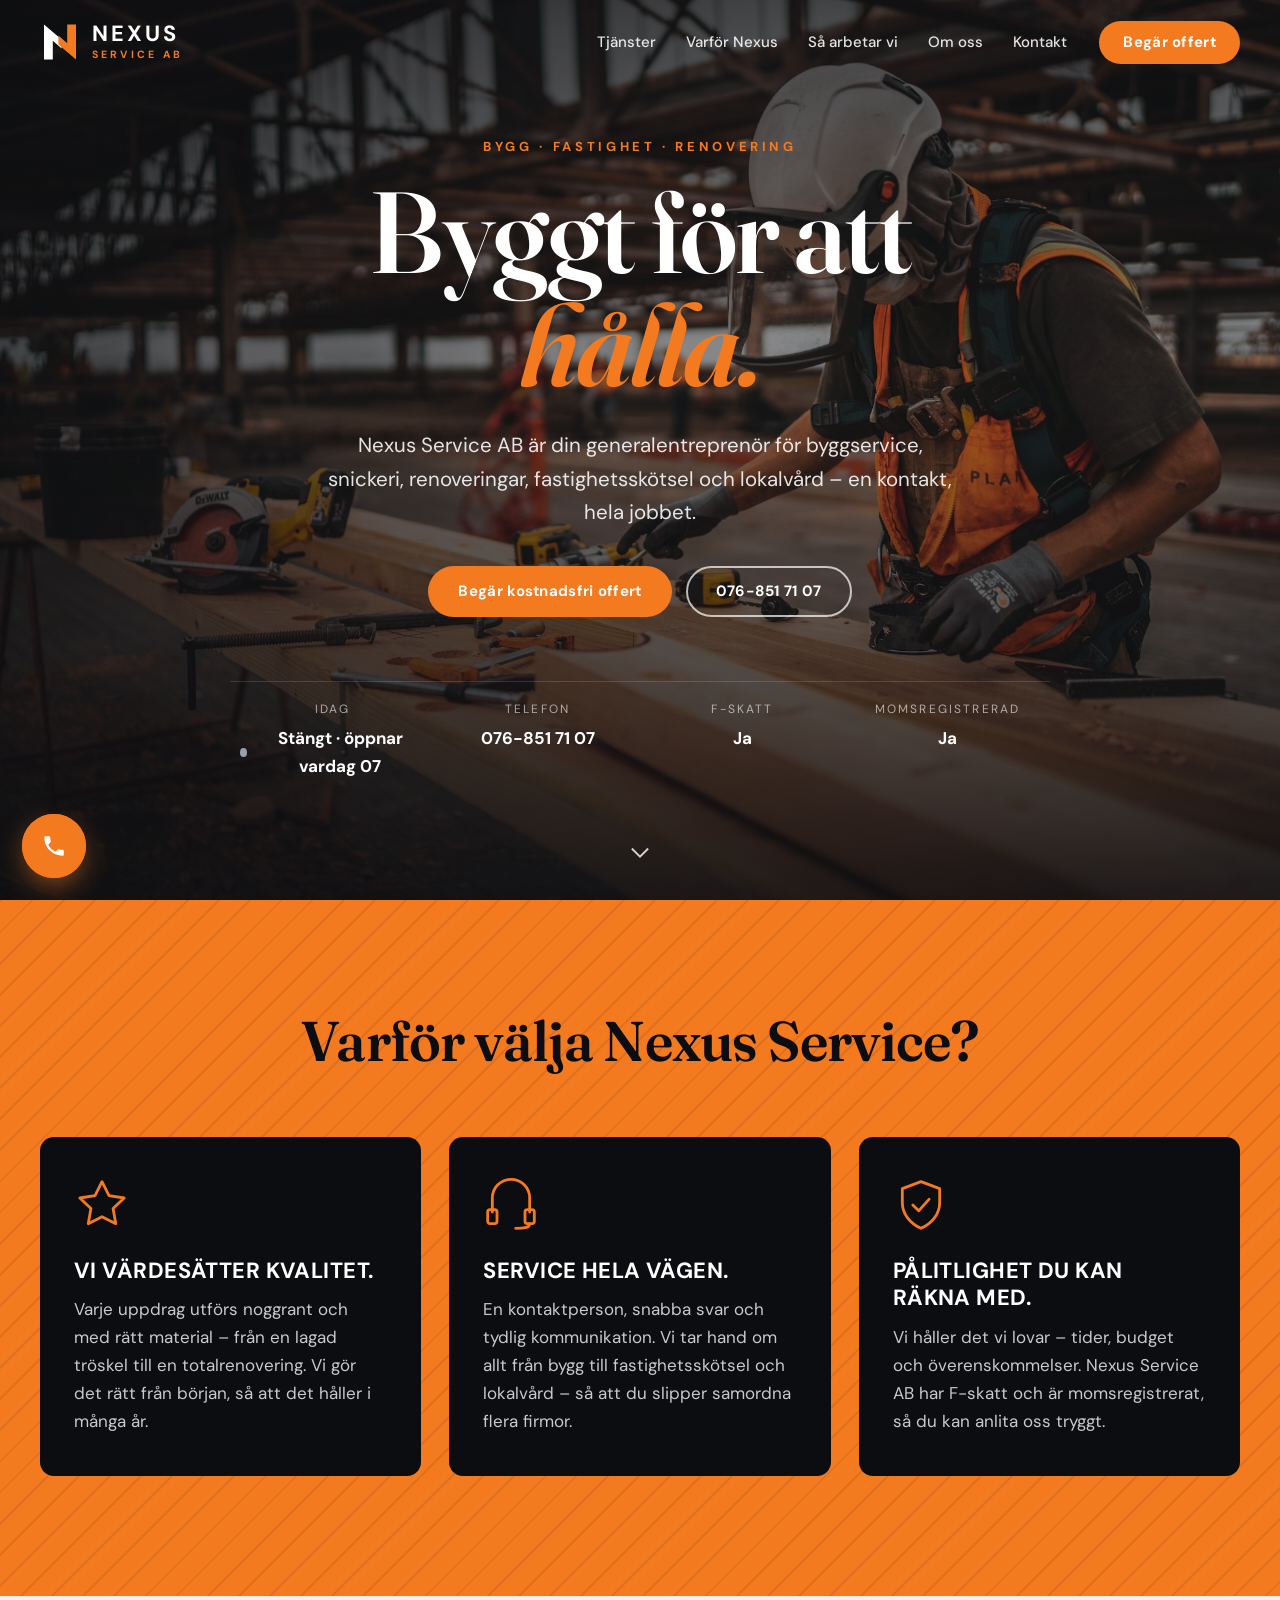
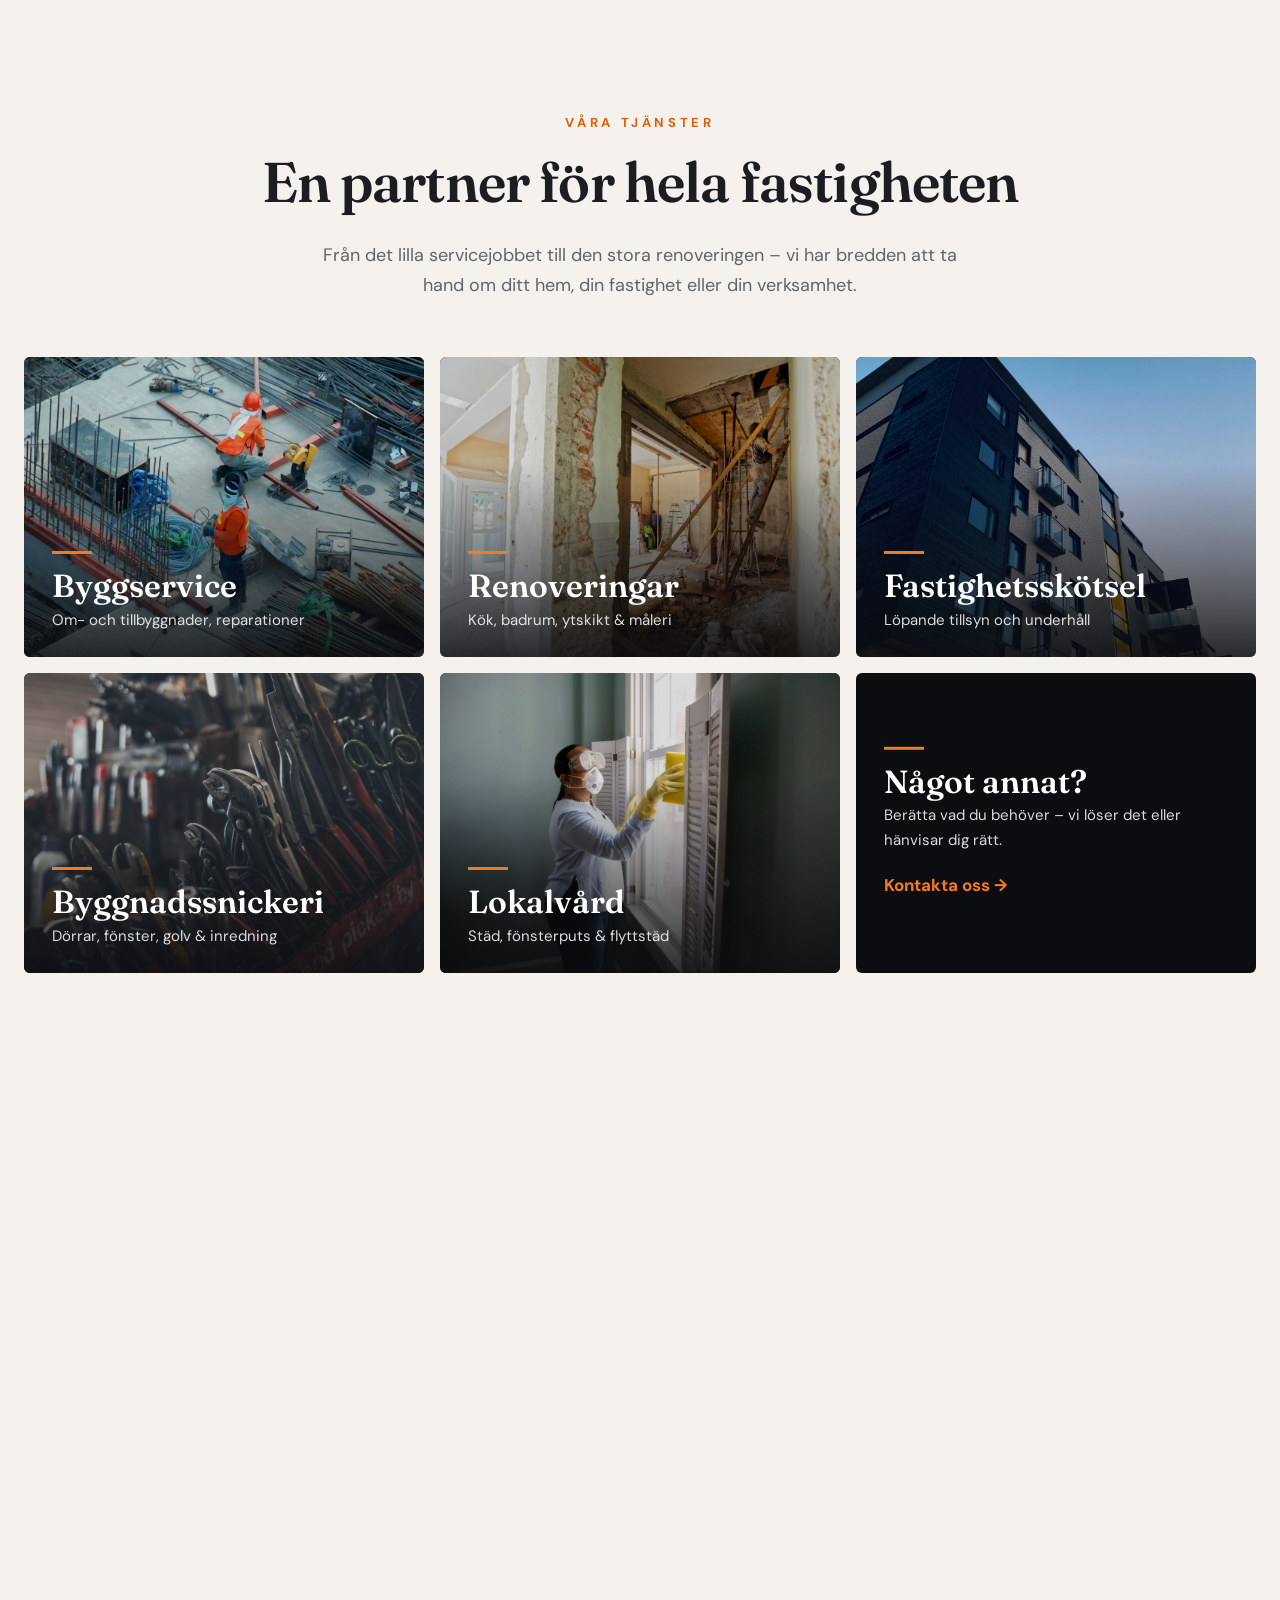
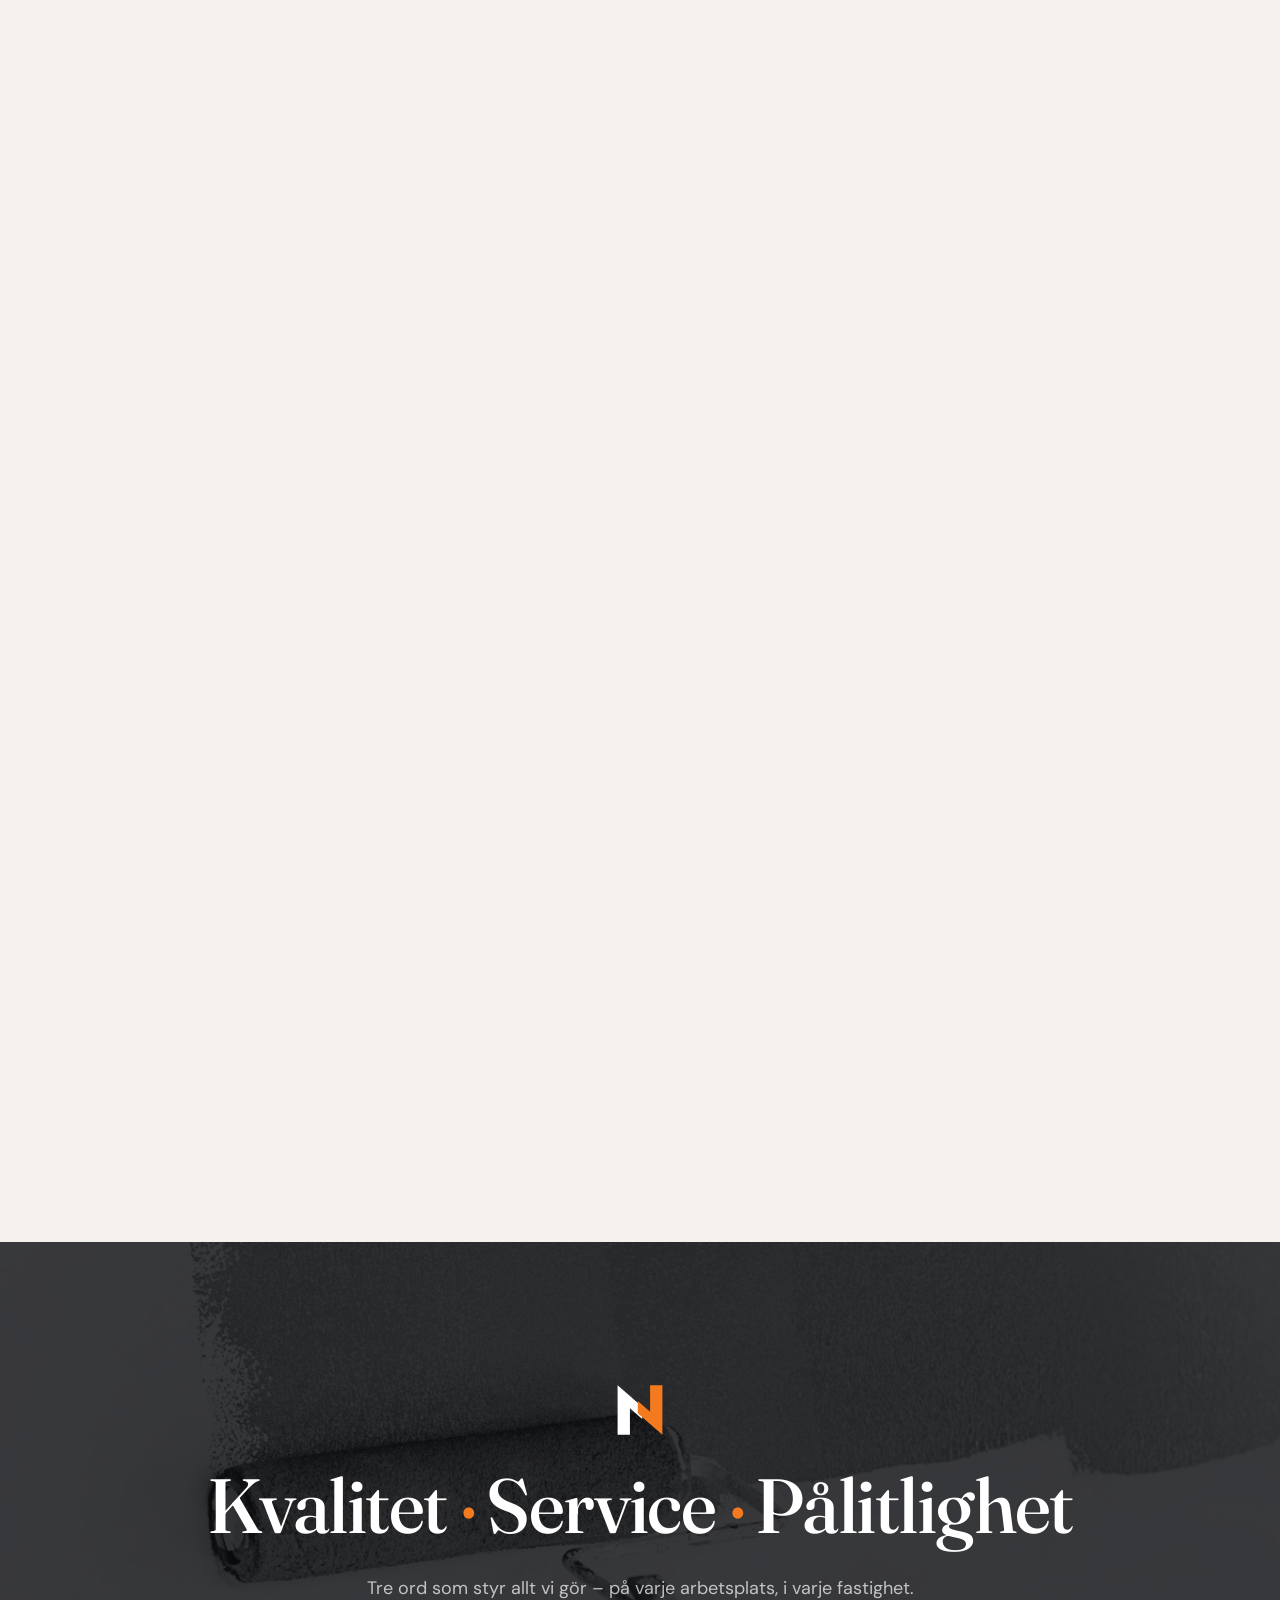
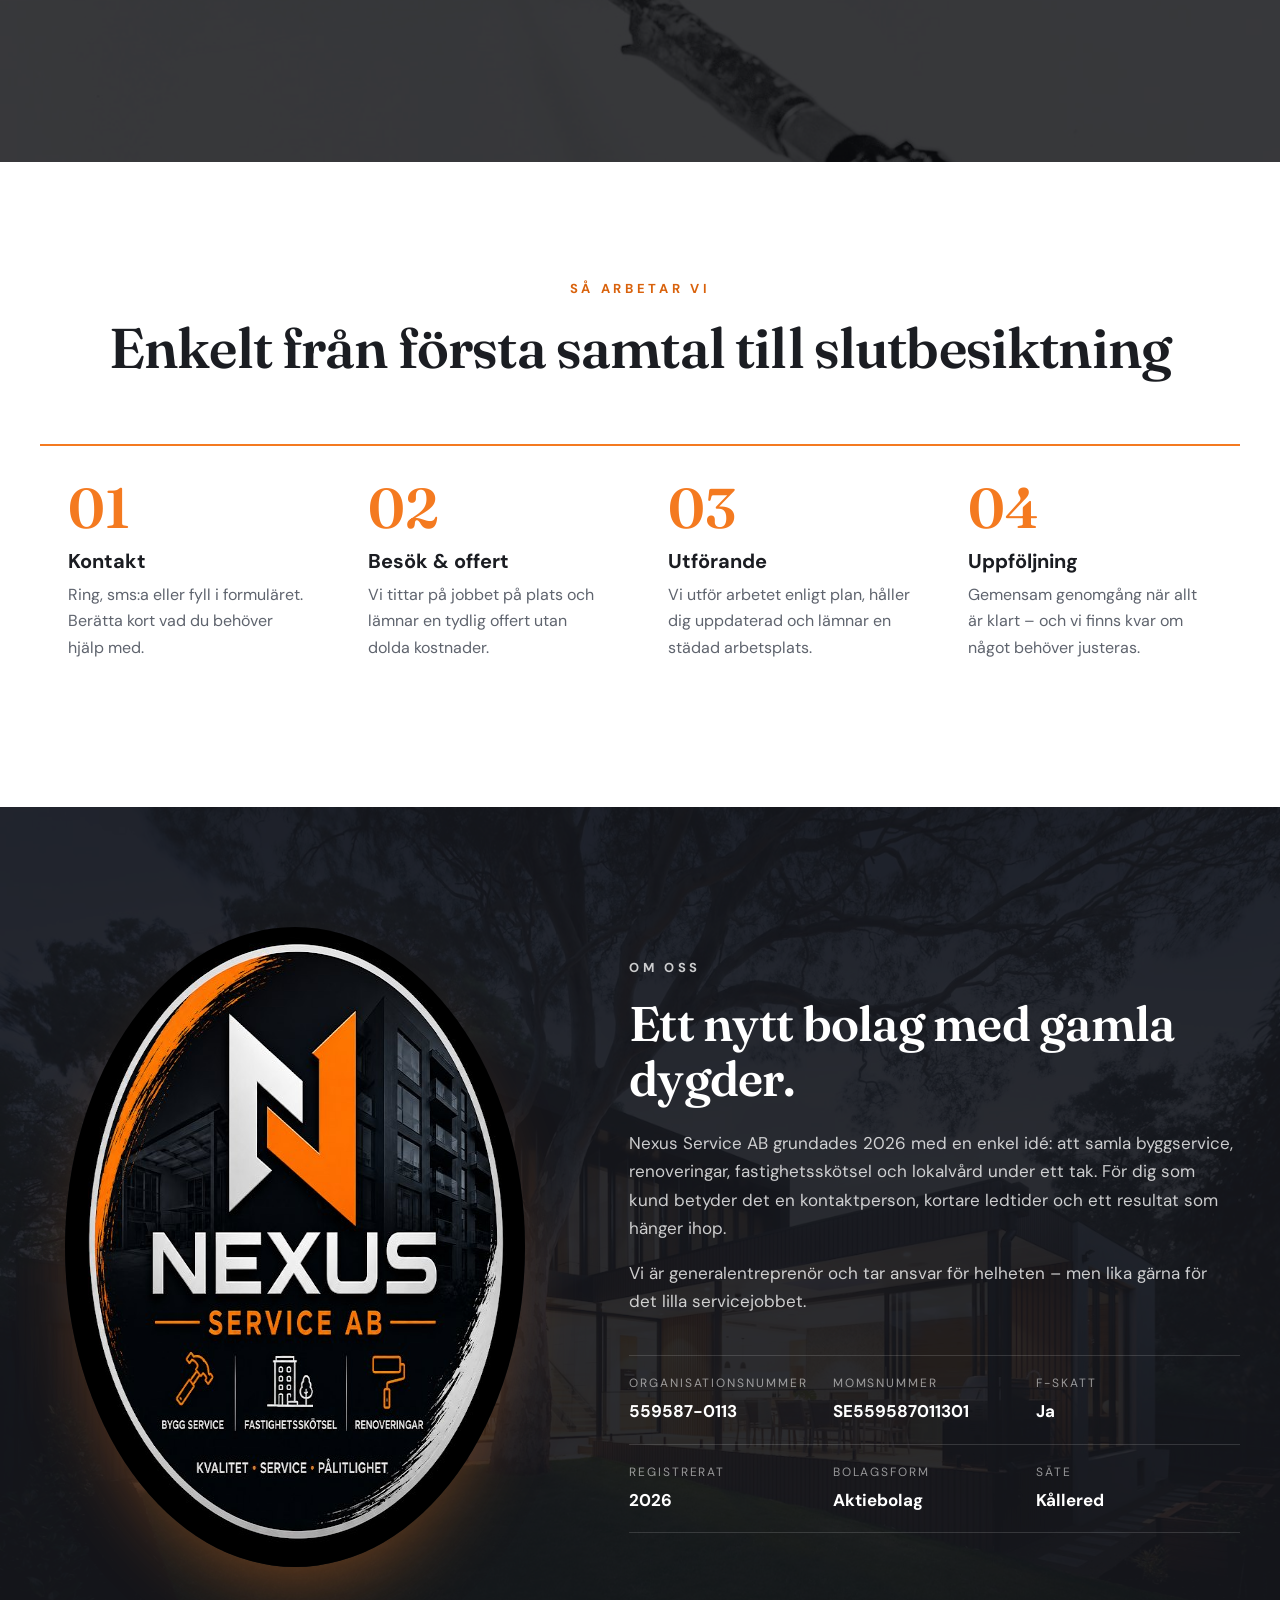
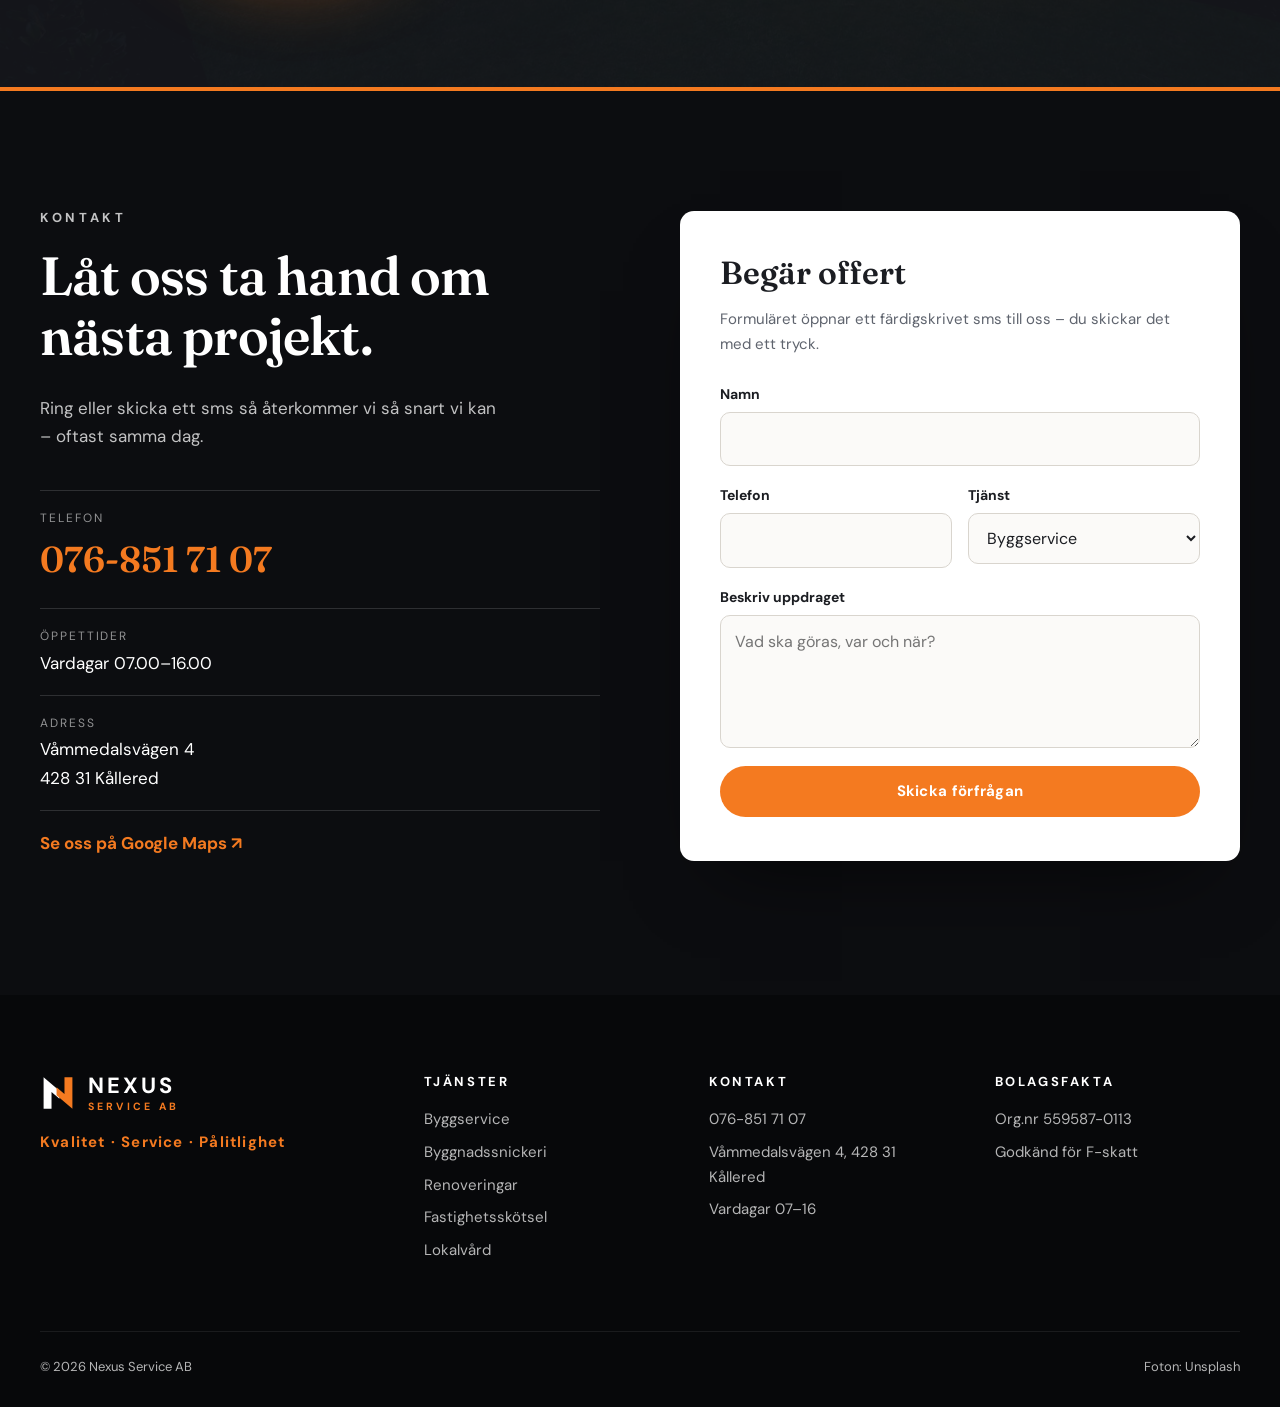
==== index.html @ 8f5b22e8 "Lägg till startsidan" ====
<!doctype html>
<html lang="sv">
<head>
  <meta charset="utf-8">
  <meta name="viewport" content="width=device-width, initial-scale=1">
  <title>Nexus Service AB – Byggservice, fastighetsskötsel & renoveringar</title>
  <meta name="description" content="Nexus Service AB – generalentreprenör för byggservice, byggnadssnickeri, renoveringar, fastighetsskötsel och lokalvård. Kvalitet, service och pålitlighet. Ring 076-851 71 07.">
  <meta name="theme-color" content="#0c0d10">
  <meta property="og:title" content="Nexus Service AB">
  <meta property="og:description" content="Byggservice · Fastighetsskötsel · Renoveringar. Kvalitet – Service – Pålitlighet.">
  <meta property="og:image" content="assets/img/logo-badge.jpg">
  <meta property="og:locale" content="sv_SE">
  <link rel="icon" href="assets/img/mark.svg" type="image/svg+xml">
  <link rel="preconnect" href="https://fonts.googleapis.com">
  <link rel="preconnect" href="https://fonts.gstatic.com" crossorigin>
  <link href="https://fonts.googleapis.com/css2?family=DM+Sans:opsz,wght@9..40,400;9..40,500;9..40,700&family=Fraunces:opsz,wght@9..144,500;9..144,600;9..144,700&display=swap" rel="stylesheet">
  <link rel="stylesheet" href="assets/css/style.css">
  <script type="application/ld+json">
  {
    "@context": "https://schema.org",
    "@type": "GeneralContractor",
    "name": "Nexus Service AB",
    "legalName": "Nexus Service AB",
    "taxID": "559587-0113",
    "vatID": "SE559587011301",
    "telephone": "+46768517107",
    "image": "assets/img/logo-badge.jpg",
    "slogan": "Kvalitet • Service • Pålitlighet",
    "address": {"@type": "PostalAddress", "streetAddress": "Våmmedalsvägen 4", "postalCode": "428 31", "addressLocality": "Kållered", "addressCountry": "SE"},
    "openingHours": "Mo-Fr 07:00-16:00",
    "hasMap": "https://www.google.com/maps/place/Nexus+Service+AB/data=!4m2!3m1!1s0x22d30ecb7c662897:0xf2341a0b168886de"
  }
  </script>
</head>
<body>

<a class="skip" href="#main">Hoppa till innehåll</a>

<!-- ============ HEADER ============ -->
<header class="site-header" id="top">
  <div class="wrap header-inner">
    <a class="brand" href="#top" aria-label="Nexus Service AB – till startsidan">
      <img src="assets/img/mark.svg" alt="" width="40" height="40">
      <span class="brand-text"><strong>NEXUS</strong><small>Service AB</small></span>
    </a>
    <nav class="nav" aria-label="Huvudmeny">
      <a href="#tjanster">Tjänster</a>
      <a href="#varfor">Varför Nexus</a>
      <a href="#process">Så arbetar vi</a>
      <a href="#om">Om oss</a>
      <a href="#kontakt">Kontakt</a>
    </nav>
    <a class="btn btn-pill" href="#kontakt">Begär offert</a>
    <button class="burger" aria-label="Öppna meny" aria-expanded="false" aria-controls="mobile-nav"><span></span><span></span></button>
  </div>
  <nav class="mobile-nav" id="mobile-nav" aria-label="Mobilmeny">
    <a href="#tjanster">Tjänster</a>
    <a href="#varfor">Varför Nexus</a>
    <a href="#process">Så arbetar vi</a>
    <a href="#om">Om oss</a>
    <a href="#kontakt">Kontakt</a>
    <a class="btn btn-pill" href="tel:+46768517107">Ring 076-851 71 07</a>
  </nav>
</header>

<main id="main">

<!-- ============ HERO (Upsala GK-stil) ============ -->
<section class="hero">
  <div class="hero-bg" style="background-image:url('assets/img/hero.jpg')" role="img" aria-label="Hantverkare sågar virke på en byggarbetsplats"></div>
  <div class="hero-inner wrap">
    <p class="eyebrow reveal">Bygg · Fastighet · Renovering</p>
    <h1 class="display reveal">Byggt för att<br><em>hålla.</em></h1>
    <p class="lead reveal">Nexus Service AB är din generalentreprenör för byggservice, snickeri, renoveringar, fastighetsskötsel och lokalvård – en kontakt, hela jobbet.</p>
    <div class="hero-cta reveal">
      <a class="btn btn-solid" href="#kontakt">Begär kostnadsfri offert</a>
      <a class="btn btn-ghost" href="tel:+46768517107">076-851 71 07</a>
    </div>

    <dl class="status reveal" aria-label="Status idag">
      <div><dt>Idag</dt><dd><span class="dot" id="open-dot"></span><span id="open-status">Öppet 07–16</span></dd></div>
      <div><dt>Telefon</dt><dd><a href="tel:+46768517107">076-851 71 07</a></dd></div>
      <div><dt>F-skatt</dt><dd>Ja</dd></div>
      <div><dt>Momsregistrerad</dt><dd>Ja</dd></div>
    </dl>
  </div>
  <a class="scroll-cue" href="#varfor" aria-label="Scrolla vidare">
    <svg viewBox="0 0 24 24" width="28" height="28" fill="none" stroke="currentColor" stroke-width="1.6"><path d="M5 9l7 7 7-7"/></svg>
  </a>
</section>

<!-- ============ VARFÖR (Ängö-stil) ============ -->
<section class="why" id="varfor">
  <div class="wrap">
    <h2 class="section-title center reveal">Varför välja Nexus Service?</h2>
    <div class="why-grid">
      <article class="why-card reveal">
        <div class="why-icon" aria-hidden="true">
          <svg viewBox="0 0 48 48" fill="none" stroke="currentColor" stroke-width="2.4" stroke-linecap="round" stroke-linejoin="round"><path d="M24 4l6 12 13 2-9.5 9 2.3 13L24 34l-11.8 6 2.3-13L5 18l13-2z"/></svg>
        </div>
        <h3>Vi värdesätter kvalitet.</h3>
        <p>Varje uppdrag utförs noggrant och med rätt material – från en lagad tröskel till en totalrenovering. Vi gör det rätt från början, så att det håller i många år.</p>
      </article>
      <article class="why-card reveal">
        <div class="why-icon" aria-hidden="true">
          <svg viewBox="0 0 48 48" fill="none" stroke="currentColor" stroke-width="2.4" stroke-linecap="round" stroke-linejoin="round"><path d="M8 30V18a16 16 0 0132 0v12"/><rect x="4" y="28" width="8" height="12" rx="2"/><rect x="36" y="28" width="8" height="12" rx="2"/><path d="M40 40c0 4-6 4-12 4"/></svg>
        </div>
        <h3>Service hela vägen.</h3>
        <p>En kontaktperson, snabba svar och tydlig kommunikation. Vi tar hand om allt från bygg till fastighetsskötsel och lokalvård – så att du slipper samordna flera firmor.</p>
      </article>
      <article class="why-card reveal">
        <div class="why-icon" aria-hidden="true">
          <svg viewBox="0 0 48 48" fill="none" stroke="currentColor" stroke-width="2.4" stroke-linecap="round" stroke-linejoin="round"><path d="M24 4l16 6v12c0 10-7 18-16 22C15 40 8 32 8 22V10z"/><path d="M17 24l5 5 9-10"/></svg>
        </div>
        <h3>Pålitlighet du kan räkna med.</h3>
        <p>Vi håller det vi lovar – tider, budget och överenskommelser. Nexus Service AB har F-skatt och är momsregistrerat, så du kan anlita oss tryggt.</p>
      </article>
    </div>
  </div>
</section>

<!-- ============ TJÄNSTER (bildrutnät, Upsala GK-stil) ============ -->
<section class="services" id="tjanster">
  <div class="wrap">
    <p class="eyebrow dark center reveal">Våra tjänster</p>
    <h2 class="section-title center reveal">En partner för hela fastigheten</h2>
    <p class="section-lead center reveal">Från det lilla servicejobbet till den stora renoveringen – vi har bredden att ta hand om ditt hem, din fastighet eller din verksamhet.</p>
  </div>
  <div class="tiles">
    <a class="tile reveal" href="#byggservice">
      <img src="assets/img/byggservice.jpg" alt="Byggarbetare på arbetsplats" loading="lazy">
      <div class="tile-text"><h3>Byggservice</h3><p>Om- och tillbyggnader, reparationer</p></div>
    </a>
    <a class="tile reveal" href="#renoveringar">
      <img src="assets/img/renovering.jpg" alt="Rum under renovering" loading="lazy">
      <div class="tile-text"><h3>Renoveringar</h3><p>Kök, badrum, ytskikt & måleri</p></div>
    </a>
    <a class="tile reveal" href="#fastighetsskotsel">
      <img src="assets/img/fastighet.jpg" alt="Modernt flerbostadshus" loading="lazy">
      <div class="tile-text"><h3>Fastighetsskötsel</h3><p>Löpande tillsyn och underhåll</p></div>
    </a>
    <a class="tile reveal" href="#byggservice">
      <img src="assets/img/snickeri.jpg" alt="Verktyg för snickeri" loading="lazy">
      <div class="tile-text"><h3>Byggnadssnickeri</h3><p>Dörrar, fönster, golv & inredning</p></div>
    </a>
    <a class="tile reveal" href="#fastighetsskotsel">
      <img src="assets/img/lokalvard.jpg" alt="Fönsterputs" loading="lazy">
      <div class="tile-text"><h3>Lokalvård</h3><p>Städ, fönsterputs & flyttstäd</p></div>
    </a>
    <a class="tile tile-cta reveal" href="#kontakt">
      <div class="tile-text">
        <h3>Något annat?</h3>
        <p>Berätta vad du behöver – vi löser det eller hänvisar dig rätt.</p>
        <span class="arrow">Kontakta oss →</span>
      </div>
    </a>
  </div>
</section>

<!-- ============ TJÄNSTE-DETALJER (Ängö-stil, alternerande) ============ -->
<section class="features">
  <div class="wrap">
    <article class="feature reveal" id="byggservice">
      <div class="feature-media"><img src="assets/img/byggservice.jpg" alt="Byggarbetsplats med armering och arbetare" loading="lazy"></div>
      <div class="feature-body">
        <p class="eyebrow dark">01 — Byggservice & snickeri</p>
        <h2>Från orört till färdigt.</h2>
        <p>Vi utför byggservice och byggnadssnickeri för privatpersoner, bostadsrättsföreningar och företag. Om- och tillbyggnader, altaner, reparationer, montering av dörrar och fönster, golvläggning och platsbyggd inredning – vi tar helheten eller delarna du behöver.</p>
        <ul class="checks">
          <li>Om- och tillbyggnad</li>
          <li>Dörrar, fönster & golv</li>
          <li>Altaner, staket & förråd</li>
          <li>Reparationer & skadeåtgärder</li>
        </ul>
        <a class="btn btn-solid" href="#kontakt">Begär offert</a>
      </div>
    </article>

    <article class="feature reverse reveal" id="fastighetsskotsel">
      <div class="feature-media"><img src="assets/img/fastighet.jpg" alt="Flerbostadshus med balkonger" loading="lazy"></div>
      <div class="feature-body">
        <p class="eyebrow dark">02 — Fastighetsskötsel & lokalvård</p>
        <h2>En välskött fastighet, året runt.</h2>
        <p>Vi sköter den löpande tillsynen så att din fastighet håller värdet. Avhjälpande underhåll, ronderingar, utemiljö och snöröjning – kompletterat med lokalvård, trappstäd och fönsterputs när det behövs.</p>
        <ul class="checks">
          <li>Tillsyn & felavhjälpning</li>
          <li>Utemiljö & säsongsarbeten</li>
          <li>Trappstäd & lokalvård</li>
          <li>Fönsterputs & flyttstäd</li>
        </ul>
        <a class="btn btn-solid" href="#kontakt">Teckna avtal</a>
      </div>
    </article>

    <article class="feature reveal" id="renoveringar">
      <div class="feature-media"><img src="assets/img/interior.jpg" alt="Nyrenoverat ljust vardagsrum" loading="lazy"></div>
      <div class="feature-body">
        <p class="eyebrow dark">03 — Renoveringar</p>
        <h2>Ge hemmet nytt liv.</h2>
        <p>Kök, badrum eller ett helt hem – vi planerar, river, bygger och målar. Du får en tydlig offert, en plan att följa och ett resultat du trivs med i många år.</p>
        <ul class="checks">
          <li>Köksrenovering</li>
          <li>Måleri & tapetsering</li>
          <li>Ytskikt, väggar & tak</li>
          <li>Totalrenovering</li>
        </ul>
        <a class="btn btn-solid" href="#kontakt">Boka hembesök</a>
      </div>
    </article>
  </div>
</section>

<!-- ============ MOTTO (citatblock, Upsala GK-stil) ============ -->
<section class="motto">
  <div class="motto-bg" style="background-image:url('assets/img/malning.jpg')" aria-hidden="true"></div>
  <div class="wrap center">
    <img class="motto-mark" src="assets/img/mark.svg" alt="" width="56" height="56">
    <blockquote class="reveal">
      <p>Kvalitet <span>·</span> Service <span>·</span> Pålitlighet</p>
    </blockquote>
    <p class="motto-sub reveal">Tre ord som styr allt vi gör – på varje arbetsplats, i varje fastighet.</p>
  </div>
</section>

<!-- ============ PROCESS ============ -->
<section class="process" id="process">
  <div class="wrap">
    <p class="eyebrow dark center reveal">Så arbetar vi</p>
    <h2 class="section-title center reveal">Enkelt från första samtal till slutbesiktning</h2>
    <ol class="steps">
      <li class="reveal"><span class="num">01</span><h3>Kontakt</h3><p>Ring, sms:a eller fyll i formuläret. Berätta kort vad du behöver hjälp med.</p></li>
      <li class="reveal"><span class="num">02</span><h3>Besök & offert</h3><p>Vi tittar på jobbet på plats och lämnar en tydlig offert utan dolda kostnader.</p></li>
      <li class="reveal"><span class="num">03</span><h3>Utförande</h3><p>Vi utför arbetet enligt plan, håller dig uppdaterad och lämnar en städad arbetsplats.</p></li>
      <li class="reveal"><span class="num">04</span><h3>Uppföljning</h3><p>Gemensam genomgång när allt är klart – och vi finns kvar om något behöver justeras.</p></li>
    </ol>
  </div>
</section>

<!-- ============ OM OSS ============ -->
<section class="about" id="om">
  <div class="wrap about-grid">
    <div class="about-badge reveal">
      <img src="assets/img/logo-badge.jpg" alt="Nexus Service AB:s logotyp – Bygg service, Fastighetsskötsel, Renoveringar" width="640" height="640" loading="lazy">
    </div>
    <div class="about-body reveal">
      <p class="eyebrow">Om oss</p>
      <h2>Ett nytt bolag med gamla dygder.</h2>
      <p>Nexus Service AB grundades 2026 med en enkel idé: att samla byggservice, renoveringar, fastighetsskötsel och lokalvård under ett tak. För dig som kund betyder det en kontaktperson, kortare ledtider och ett resultat som hänger ihop.</p>
      <p>Vi är generalentreprenör och tar ansvar för helheten – men lika gärna för det lilla servicejobbet.</p>
      <dl class="facts">
        <div><dt>Organisationsnummer</dt><dd>559587-0113</dd></div>
        <div><dt>Momsnummer</dt><dd>SE559587011301</dd></div>
        <div><dt>F-skatt</dt><dd>Ja</dd></div>
        <div><dt>Registrerat</dt><dd>2026</dd></div>
        <div><dt>Bolagsform</dt><dd>Aktiebolag</dd></div>
        <div><dt>Säte</dt><dd>Kållered</dd></div>
      </dl>
    </div>
  </div>
</section>

<!-- ============ KONTAKT ============ -->
<section class="contact" id="kontakt">
  <div class="wrap contact-grid">
    <div class="contact-info reveal">
      <p class="eyebrow">Kontakt</p>
      <h2>Låt oss ta hand om<br>nästa projekt.</h2>
      <p>Ring eller skicka ett sms så återkommer vi så snart vi kan – oftast samma dag.</p>
      <ul class="contact-list">
        <li>
          <span class="ci-label">Telefon</span>
          <a class="ci-big" href="tel:+46768517107">076-851 71 07</a>
        </li>
        <li>
          <span class="ci-label">Öppettider</span>
          <span>Vardagar 07.00–16.00</span>
        </li>
        <li>
          <span class="ci-label">Adress</span>
          <span>Våmmedalsvägen 4<br>428 31 Kållered</span>
        </li>
        <li>
          <a class="maplink" href="https://www.google.com/maps/place/Nexus+Service+AB/data=!4m2!3m1!1s0x22d30ecb7c662897:0xf2341a0b168886de" target="_blank" rel="noopener">Se oss på Google Maps ↗</a>
        </li>
      </ul>
    </div>

    <form class="quote-form reveal" id="quote-form" novalidate>
      <h3>Begär offert</h3>
      <p class="form-note">Formuläret öppnar ett färdigskrivet sms till oss – du skickar det med ett tryck.</p>
      <div class="field">
        <label for="f-name">Namn</label>
        <input id="f-name" name="name" type="text" autocomplete="name" required>
      </div>
      <div class="field-row">
        <div class="field">
          <label for="f-phone">Telefon</label>
          <input id="f-phone" name="phone" type="tel" autocomplete="tel" required>
        </div>
        <div class="field">
          <label for="f-service">Tjänst</label>
          <select id="f-service" name="service">
            <option>Byggservice</option>
            <option>Byggnadssnickeri</option>
            <option>Renovering</option>
            <option>Fastighetsskötsel</option>
            <option>Lokalvård</option>
            <option>Annat</option>
          </select>
        </div>
      </div>
      <div class="field">
        <label for="f-msg">Beskriv uppdraget</label>
        <textarea id="f-msg" name="message" rows="4" placeholder="Vad ska göras, var och när?" required></textarea>
      </div>
      <button class="btn btn-solid btn-block" type="submit">Skicka förfrågan</button>
      <p class="form-error" id="form-error" role="alert" hidden>Fyll i namn, telefon och en kort beskrivning.</p>
    </form>
  </div>
</section>

</main>

<!-- ============ FOOTER ============ -->
<footer class="site-footer">
  <div class="wrap footer-grid">
    <div>
      <a class="brand" href="#top"><img src="assets/img/mark.svg" alt="" width="36" height="36"><span class="brand-text"><strong>NEXUS</strong><small>Service AB</small></span></a>
      <p class="footer-motto">Kvalitet · Service · Pålitlighet</p>
    </div>
    <div>
      <h4>Tjänster</h4>
      <a href="#byggservice">Byggservice</a>
      <a href="#byggservice">Byggnadssnickeri</a>
      <a href="#renoveringar">Renoveringar</a>
      <a href="#fastighetsskotsel">Fastighetsskötsel</a>
      <a href="#fastighetsskotsel">Lokalvård</a>
    </div>
    <div>
      <h4>Kontakt</h4>
      <a href="tel:+46768517107">076-851 71 07</a>
      <span>Våmmedalsvägen 4, 428 31 Kållered</span>
      <span>Vardagar 07–16</span>
    </div>
    <div>
      <h4>Bolagsfakta</h4>
      <span>Org.nr 559587-0113</span>
      <span>Godkänd för F-skatt</span>
    </div>
  </div>
  <div class="wrap footer-bottom">
    <span>© <span id="year">2026</span> Nexus Service AB</span>
    <span class="credits">Foton: Unsplash</span>
  </div>
</footer>

<!-- Flytande ringknapp (Ängö-stil) -->
<a class="fab-call" href="tel:+46768517107" aria-label="Ring Nexus Service AB">
  <svg viewBox="0 0 24 24" width="26" height="26" fill="currentColor"><path d="M6.6 10.8a15.1 15.1 0 006.6 6.6l2.2-2.2a1 1 0 011-.25 11.4 11.4 0 003.6.57 1 1 0 011 1V20a1 1 0 01-1 1A17 17 0 013 4a1 1 0 011-1h3.5a1 1 0 011 1c0 1.25.2 2.45.57 3.57a1 1 0 01-.25 1z"/></svg>
</a>

<script src="assets/js/main.js" defer></script>
</body>
</html>
---- assets/css/style.css ----
/* Nexus Service AB — mörk, exklusiv känsla (Upsala GK) möter kraftfull entreprenadprofil (Ängö) */
:root {
  --ink: #0c0d10;
  --ink-2: #16181d;
  --ink-3: #22252c;
  --orange: #f47a20;
  --orange-deep: #d9620c;
  --sand: #f5f2ed;
  --paper: #ffffff;
  --text: #1b1d22;
  --muted: #5f646e;
  --line: rgba(255, 255, 255, .14);
  --serif: "Fraunces", Georgia, "Times New Roman", serif;
  --sans: "DM Sans", system-ui, -apple-system, "Segoe UI", Roboto, Arial, sans-serif;
  --radius: 14px;
  --wrap: 1200px;
  --ease: cubic-bezier(.2, .7, .2, 1);
}

*, *::before, *::after { box-sizing: border-box; }
html { scroll-behavior: smooth; scroll-padding-top: 84px; }
body {
  margin: 0;
  font-family: var(--sans);
  font-size: 17px;
  line-height: 1.65;
  color: var(--text);
  background: var(--paper);
  -webkit-font-smoothing: antialiased;
}
img { max-width: 100%; display: block; }
a { color: inherit; }
h1, h2, h3, h4 { margin: 0 0 .5em; line-height: 1.12; }
p { margin: 0 0 1em; }

.wrap { width: min(var(--wrap), 100% - 40px); margin-inline: auto; }
.center { text-align: center; }

.skip { position: absolute; left: -999px; top: 8px; background: var(--orange); color: #fff; padding: 8px 14px; z-index: 100; border-radius: 6px; }
.skip:focus { left: 8px; }

/* ---------- Knappar ---------- */
.btn {
  display: inline-flex; align-items: center; justify-content: center; gap: .5em;
  font: 700 15px/1 var(--sans); letter-spacing: .02em;
  padding: 16px 28px; border-radius: 999px; text-decoration: none;
  border: 2px solid transparent; cursor: pointer;
  transition: background .25s var(--ease), color .25s var(--ease), border-color .25s var(--ease), transform .25s var(--ease);
}
.btn:hover { transform: translateY(-2px); }
.btn-solid { background: var(--orange); color: #fff; }
.btn-solid:hover { background: var(--orange-deep); }
.btn-ghost { border-color: rgba(255,255,255,.7); color: #fff; }
.btn-ghost:hover { background: #fff; color: var(--ink); }
.btn-pill { background: var(--orange); color: #fff; padding: 12px 22px; }
.btn-pill:hover { background: var(--orange-deep); }
.btn-block { width: 100%; }

/* ---------- Header ---------- */
.site-header {
  position: fixed; inset: 0 0 auto; z-index: 50;
  transition: background .35s var(--ease), box-shadow .35s var(--ease);
}
.site-header.scrolled { background: rgba(12,13,16,.94); backdrop-filter: blur(10px); box-shadow: 0 1px 0 var(--line); }
.site-header.scrolled::after { content: ""; position: absolute; left: 0; right: 0; bottom: 0; height: 3px; background: var(--orange); }
.header-inner { display: flex; align-items: center; gap: 32px; height: 84px; }
.brand { display: inline-flex; align-items: center; gap: 12px; text-decoration: none; color: #fff; }
.brand-text { display: flex; flex-direction: column; line-height: 1; }
.brand-text strong { font: 700 22px/1 var(--sans); letter-spacing: .14em; }
.brand-text small { font: 700 10.5px/1 var(--sans); letter-spacing: .3em; color: var(--orange); text-transform: uppercase; margin-top: 5px; }
.nav { margin-left: auto; display: flex; gap: 30px; }
.nav a { color: rgba(255,255,255,.88); text-decoration: none; font-weight: 500; font-size: 15px; position: relative; padding: 6px 0; }
.nav a::after { content: ""; position: absolute; left: 0; right: 100%; bottom: 0; height: 2px; background: var(--orange); transition: right .3s var(--ease); }
.nav a:hover { color: #fff; }
.nav a:hover::after { right: 0; }
.burger { display: none; margin-left: auto; width: 44px; height: 44px; background: none; border: 0; cursor: pointer; position: relative; }
.burger span { position: absolute; left: 10px; right: 10px; height: 2px; background: #fff; transition: transform .3s var(--ease), top .3s var(--ease); }
.burger span:first-child { top: 17px; }
.burger span:last-child { top: 25px; }
.burger[aria-expanded="true"] span:first-child { top: 21px; transform: rotate(45deg); }
.burger[aria-expanded="true"] span:last-child { top: 21px; transform: rotate(-45deg); }
.mobile-nav { display: none; }

/* ---------- Hero ---------- */
.hero {
  position: relative; min-height: 100vh; min-height: 100svh;
  display: flex; align-items: center; color: #fff; overflow: hidden; background: var(--ink);
}
.hero-bg {
  position: absolute; inset: 0; background-size: cover; background-position: center 40%;
  transform: scale(1.08); animation: heroZoom 14s var(--ease) forwards;
}
.hero-bg::after {
  content: ""; position: absolute; inset: 0;
  background:
    linear-gradient(180deg, rgba(12,13,16,.75) 0%, rgba(12,13,16,.35) 40%, rgba(12,13,16,.9) 100%),
    linear-gradient(90deg, rgba(12,13,16,.55), transparent 70%);
}
@keyframes heroZoom { to { transform: scale(1); } }
.hero-inner { position: relative; padding: 140px 0 120px; text-align: center; }
.eyebrow {
  font: 700 13px/1 var(--sans); letter-spacing: .28em; text-transform: uppercase;
  color: var(--orange); margin-bottom: 22px;
}
.eyebrow.dark { color: var(--orange-deep); }
.display {
  font-family: var(--serif); font-weight: 600; font-size: clamp(52px, 9vw, 128px);
  letter-spacing: -.02em; line-height: .98; margin-bottom: 28px;
}
.display em { font-style: italic; color: var(--orange); }
.lead { font-size: clamp(17px, 1.6vw, 21px); max-width: 640px; margin: 0 auto 36px; color: rgba(255,255,255,.88); }
.hero-cta { display: flex; gap: 14px; justify-content: center; flex-wrap: wrap; }

.status {
  margin: 64px auto 0; padding: 0; max-width: 820px;
  display: grid; grid-template-columns: repeat(4, 1fr);
  border-top: 1px solid var(--line);
}
.status > div { padding: 18px 10px 0; }
.status dt { font-size: 12px; letter-spacing: .18em; text-transform: uppercase; color: rgba(255,255,255,.6); }
.status dd { margin: 4px 0 0; font-weight: 700; display: inline-flex; align-items: center; gap: 8px; }
.status a { text-decoration: none; }
.dot { width: 9px; height: 9px; border-radius: 50%; background: #3ccf6e; box-shadow: 0 0 0 0 rgba(60,207,110,.6); animation: pulse 2s infinite; }
.dot.closed { background: #9aa0a8; animation: none; }
@keyframes pulse { 70% { box-shadow: 0 0 0 9px rgba(60,207,110,0); } 100% { box-shadow: 0 0 0 0 rgba(60,207,110,0); } }
.scroll-cue { position: absolute; bottom: 26px; left: 50%; translate: -50% 0; color: #fff; opacity: .8; animation: bob 2.2s infinite; }
@keyframes bob { 50% { transform: translateY(8px); } }

/* ---------- Varför (orange band) ---------- */
.why { background: var(--orange); color: var(--ink); padding: 110px 0 120px; position: relative; }
.why::before {
  content: ""; position: absolute; inset: 0; pointer-events: none; opacity: .08;
  background: repeating-linear-gradient(135deg, #000 0 2px, transparent 2px 22px);
}
.section-title { font-family: var(--serif); font-weight: 600; font-size: clamp(34px, 4.4vw, 56px); letter-spacing: -.015em; }
.why .section-title { margin-bottom: 64px; position: relative; }
.why-grid { display: grid; grid-template-columns: repeat(3, 1fr); gap: 28px; position: relative; }
.why-card { background: var(--ink); color: #fff; border-radius: var(--radius); padding: 40px 34px; transition: transform .35s var(--ease); }
.why-card:hover { transform: translateY(-6px); }
.why-icon { width: 56px; height: 56px; color: var(--orange); margin-bottom: 24px; }
.why-card h3 { font: 700 22px/1.25 var(--sans); text-transform: uppercase; letter-spacing: .02em; }
.why-card p { color: rgba(255,255,255,.78); margin: 0; }

/* ---------- Tjänster (bildrutor) ---------- */
.services { background: var(--sand); padding: 120px 0 24px; }
.section-lead { max-width: 640px; margin: 0 auto 56px; color: var(--muted); font-size: 18px; }
.tiles { display: grid; grid-template-columns: repeat(3, 1fr); gap: 16px; padding: 0 24px; max-width: 1480px; margin: 0 auto; }
.tile {
  position: relative; display: block; aspect-ratio: 4 / 3; overflow: hidden; border-radius: 6px;
  text-decoration: none; color: #fff; background: var(--ink);
}
.tile img { width: 100%; height: 100%; object-fit: cover; transition: transform .9s var(--ease), opacity .5s; opacity: .85; }
.tile::after { content: ""; position: absolute; inset: 0; background: linear-gradient(180deg, transparent 35%, rgba(12,13,16,.85)); }
.tile:hover img { transform: scale(1.07); opacity: 1; }
.tile-text { position: absolute; left: 28px; right: 28px; bottom: 24px; z-index: 1; }
.tile h3 { font-family: var(--serif); font-weight: 600; font-size: 32px; margin: 0 0 4px; }
.tile p { margin: 0; color: rgba(255,255,255,.85); font-size: 15px; }
.tile-text::before { content: ""; display: block; width: 40px; height: 3px; background: var(--orange); margin-bottom: 14px; transition: width .4s var(--ease); }
.tile:hover .tile-text::before { width: 80px; }
.tile-cta { background: var(--ink); display: flex; }
.tile-cta::after { display: none; }
.tile-cta .tile-text { top: 50%; bottom: auto; translate: 0 -50%; }
.tile-cta .arrow { display: inline-block; margin-top: 18px; color: var(--orange); font-weight: 700; }

/* ---------- Detaljer (alternerande) ---------- */
.features { background: var(--sand); padding: 110px 0 120px; }
.feature { display: grid; grid-template-columns: 1.1fr 1fr; gap: 72px; align-items: center; margin-bottom: 120px; }
.feature:last-child { margin-bottom: 0; }
.feature.reverse .feature-media { order: 2; }
.feature-media { position: relative; }
.feature-media img { border-radius: var(--radius); aspect-ratio: 5 / 4; object-fit: cover; width: 100%; box-shadow: 0 30px 60px -30px rgba(0,0,0,.45); }
.feature-media::before {
  content: ""; position: absolute; inset: 24px -24px -24px 24px; border: 3px solid var(--orange); border-radius: var(--radius); z-index: -1;
}
.feature.reverse .feature-media::before { inset: 24px 24px -24px -24px; }
.feature-media { z-index: 0; }
.feature-body h2 { font-family: var(--serif); font-weight: 600; font-size: clamp(32px, 3.6vw, 48px); letter-spacing: -.015em; }
.feature-body > p { color: var(--muted); }
.checks { list-style: none; padding: 0; margin: 26px 0 34px; display: grid; grid-template-columns: 1fr 1fr; gap: 10px 20px; }
.checks li { position: relative; padding-left: 30px; font-weight: 500; }
.checks li::before {
  content: ""; position: absolute; left: 0; top: 4px; width: 20px; height: 20px; border-radius: 50%; background: var(--orange);
  -webkit-mask: url("data:image/svg+xml,%3Csvg xmlns='http://www.w3.org/2000/svg' viewBox='0 0 20 20'%3E%3Ccircle cx='10' cy='10' r='10'/%3E%3C/svg%3E");
}
.checks li::after { content: ""; position: absolute; left: 7px; top: 8px; width: 5px; height: 9px; border: solid #fff; border-width: 0 2px 2px 0; transform: rotate(45deg); }

/* ---------- Motto ---------- */
.motto { position: relative; background: var(--ink); color: #fff; padding: 140px 0; overflow: hidden; }
.motto-bg { position: absolute; inset: 0; background-size: cover; background-position: center; opacity: .18; filter: grayscale(1); }
.motto .wrap { position: relative; }
.motto-mark { margin: 0 auto 28px; }
.motto blockquote { margin: 0; }
.motto blockquote p { font-family: var(--serif); font-weight: 500; font-size: clamp(36px, 6vw, 84px); letter-spacing: -.02em; line-height: 1.05; margin: 0; }
.motto blockquote span { color: var(--orange); }
.motto-sub { margin-top: 28px; color: rgba(255,255,255,.7); font-size: 18px; }

/* ---------- Process ---------- */
.process { padding: 120px 0; background: var(--paper); }
.steps { list-style: none; padding: 0; margin: 64px 0 0; display: grid; grid-template-columns: repeat(4, 1fr); gap: 0; counter-reset: s; }
.steps li { padding: 34px 28px 10px; border-top: 2px solid #e6e2db; position: relative; }
.steps li::before { content: ""; position: absolute; top: -2px; left: 0; width: 0; height: 2px; background: var(--orange); transition: width .9s var(--ease); }
.steps li.in::before { width: 100%; }
.steps .num { font-family: var(--serif); font-size: 56px; font-weight: 600; color: var(--orange); line-height: 1; display: block; margin-bottom: 14px; }
.steps h3 { font-size: 20px; }
.steps p { color: var(--muted); font-size: 16px; }

/* ---------- Om oss ---------- */
.about { background: var(--ink-2); color: #fff; padding: 120px 0; position: relative; overflow: hidden; }
.about::before { content: ""; position: absolute; inset: 0; background: url('../img/hus.jpg') center/cover; opacity: .09; }
.about-grid { position: relative; display: grid; grid-template-columns: 1fr 1.2fr; gap: 80px; align-items: center; }
.about-badge img { border-radius: 50%; width: min(460px, 100%); margin: 0 auto; box-shadow: 0 40px 80px -30px rgba(244,122,32,.45); }
.about-body h2 { font-family: var(--serif); font-weight: 600; font-size: clamp(32px, 3.8vw, 52px); letter-spacing: -.015em; }
.about-body > p { color: rgba(255,255,255,.78); }
.facts { display: grid; grid-template-columns: repeat(3, 1fr); gap: 0; margin: 40px 0 0; border-top: 1px solid var(--line); }
.facts > div { padding: 18px 12px 18px 0; border-bottom: 1px solid var(--line); }
.facts dt { font-size: 12px; letter-spacing: .16em; text-transform: uppercase; color: rgba(255,255,255,.55); }
.facts dd { margin: 4px 0 0; font-weight: 700; }

/* ---------- Kontakt ---------- */
.contact { background: var(--ink); color: #fff; padding: 120px 0; border-top: 4px solid var(--orange); }
.contact-grid { display: grid; grid-template-columns: 1fr 1fr; gap: 80px; align-items: start; }
.contact-info h2 { font-family: var(--serif); font-weight: 600; font-size: clamp(34px, 4.2vw, 58px); letter-spacing: -.015em; }
.contact-info > p { color: rgba(255,255,255,.75); max-width: 460px; }
.contact-list { list-style: none; padding: 0; margin: 40px 0 0; }
.contact-list li { padding: 18px 0; border-top: 1px solid var(--line); display: flex; flex-direction: column; gap: 2px; }
.ci-label { font-size: 12px; letter-spacing: .16em; text-transform: uppercase; color: rgba(255,255,255,.55); }
.ci-big { font-family: var(--serif); font-size: 36px; font-weight: 600; text-decoration: none; color: var(--orange); }
.maplink { color: var(--orange); font-weight: 700; text-decoration: none; }
.maplink:hover { text-decoration: underline; }

.quote-form { background: var(--paper); color: var(--text); border-radius: var(--radius); padding: 44px 40px; box-shadow: 0 40px 80px -40px rgba(0,0,0,.7); }
.quote-form h3 { font-family: var(--serif); font-size: 32px; font-weight: 600; }
.form-note { color: var(--muted); font-size: 15px; margin-bottom: 26px; }
.field { display: flex; flex-direction: column; margin-bottom: 18px; flex: 1; }
.field-row { display: flex; gap: 16px; }
.field label { font-weight: 700; font-size: 14px; margin-bottom: 6px; }
.field input, .field select, .field textarea {
  font: inherit; font-size: 16px; padding: 13px 14px; border: 1.5px solid #d9d5ce; border-radius: 10px; background: #fbfaf8; color: var(--text);
  transition: border-color .2s, box-shadow .2s;
}
.field input:focus, .field select:focus, .field textarea:focus { outline: none; border-color: var(--orange); box-shadow: 0 0 0 4px rgba(244,122,32,.18); }
.form-error { color: #c0392b; font-weight: 700; margin: 14px 0 0; }

/* ---------- Footer ---------- */
.site-footer { background: #07080a; color: rgba(255,255,255,.7); padding: 80px 0 30px; font-size: 15px; }
.footer-grid { display: grid; grid-template-columns: 1.4fr 1fr 1fr 1fr; gap: 40px; }
.footer-grid h4 { color: #fff; font-size: 13px; letter-spacing: .2em; text-transform: uppercase; margin-bottom: 18px; }
.footer-grid a, .footer-grid span { display: block; text-decoration: none; margin-bottom: 8px; }
.footer-grid .brand { display: inline-flex; margin-bottom: 18px; }
.footer-grid .brand span { display: flex; margin: 0; }
.footer-grid .brand small { display: block; margin-bottom: 0; }
.footer-grid a:hover { color: var(--orange); }
.footer-motto { color: var(--orange); font-weight: 700; letter-spacing: .08em; }
.footer-bottom { display: flex; justify-content: space-between; gap: 20px; margin-top: 60px; padding-top: 24px; border-top: 1px solid rgba(255,255,255,.08); font-size: 13px; }

/* ---------- Flytande ringknapp ---------- */
.fab-call {
  position: fixed; left: 22px; bottom: 22px; z-index: 60; width: 64px; height: 64px; border-radius: 50%;
  background: var(--orange); color: #fff; display: grid; place-items: center;
  box-shadow: 0 10px 30px -6px rgba(244,122,32,.7); transition: transform .25s var(--ease);
}
.fab-call:hover { transform: scale(1.08) rotate(-8deg); }
.fab-call::before { content: ""; position: absolute; inset: 0; border-radius: 50%; border: 2px solid var(--orange); animation: ring 2.4s infinite; }
@keyframes ring { 0% { transform: scale(1); opacity: .8; } 100% { transform: scale(1.6); opacity: 0; } }

/* ---------- Scroll-animationer ---------- */
.reveal { opacity: 0; transform: translateY(28px); transition: opacity .9s var(--ease), transform .9s var(--ease); }
.reveal.in { opacity: 1; transform: none; }
.hero .reveal:nth-child(2) { transition-delay: .1s; }
.hero .reveal:nth-child(3) { transition-delay: .2s; }
.hero .reveal:nth-child(4) { transition-delay: .3s; }
.hero .reveal:nth-child(5) { transition-delay: .45s; }
.why-card.reveal:nth-child(2), .steps li:nth-child(2) { transition-delay: .12s; }
.why-card.reveal:nth-child(3), .steps li:nth-child(3) { transition-delay: .24s; }
.steps li:nth-child(4) { transition-delay: .36s; }

@media (prefers-reduced-motion: reduce) {
  *, *::before, *::after { animation: none !important; transition: none !important; }
  .reveal { opacity: 1; transform: none; }
  html { scroll-behavior: auto; }
}

/* ---------- Responsivt ---------- */
@media (max-width: 1080px) {
  .nav, .header-inner > .btn-pill { display: none; }
  .burger { display: block; }
  .mobile-nav {
    display: flex; flex-direction: column; gap: 4px; background: var(--ink); padding: 0 20px;
    max-height: 0; overflow: hidden; transition: max-height .4s var(--ease), padding .4s var(--ease);
  }
  .mobile-nav.open { max-height: 480px; padding: 10px 20px 26px; border-bottom: 3px solid var(--orange); }
  .mobile-nav a:not(.btn) { color: #fff; text-decoration: none; font-size: 20px; font-weight: 500; padding: 12px 0; border-bottom: 1px solid var(--line); }
  .mobile-nav .btn { margin-top: 16px; }
  .site-header:has(.mobile-nav.open) { background: var(--ink); }
  .tiles { grid-template-columns: repeat(2, 1fr); }
  .feature, .about-grid, .contact-grid { grid-template-columns: 1fr; gap: 48px; }
  .feature.reverse .feature-media { order: 0; }
  .steps { grid-template-columns: repeat(2, 1fr); }
  .footer-grid { grid-template-columns: 1fr 1fr; }
}
@media (max-width: 720px) {
  body { font-size: 16px; }
  .header-inner { height: 70px; }
  html { scroll-padding-top: 70px; }
  .status { grid-template-columns: repeat(2, 1fr); row-gap: 14px; margin-top: 48px; }
  .why, .services, .features, .motto, .process, .about, .contact { padding-top: 84px; padding-bottom: 84px; }
  .services { padding-bottom: 16px; }
  .why-grid, .tiles, .steps { grid-template-columns: 1fr; }
  .tiles { padding: 0 16px; }
  .feature { margin-bottom: 84px; }
  .feature-media::before { inset: 14px -10px -14px 10px; }
  .feature.reverse .feature-media::before { inset: 14px -10px -14px 10px; }
  .checks { grid-template-columns: 1fr; }
  .facts { grid-template-columns: 1fr 1fr; }
  .field-row { flex-direction: column; gap: 0; }
  .quote-form { padding: 32px 22px; }
  .footer-grid { grid-template-columns: 1fr; }
  .footer-bottom { flex-direction: column; }
  .fab-call { width: 56px; height: 56px; left: 16px; bottom: 16px; }
}
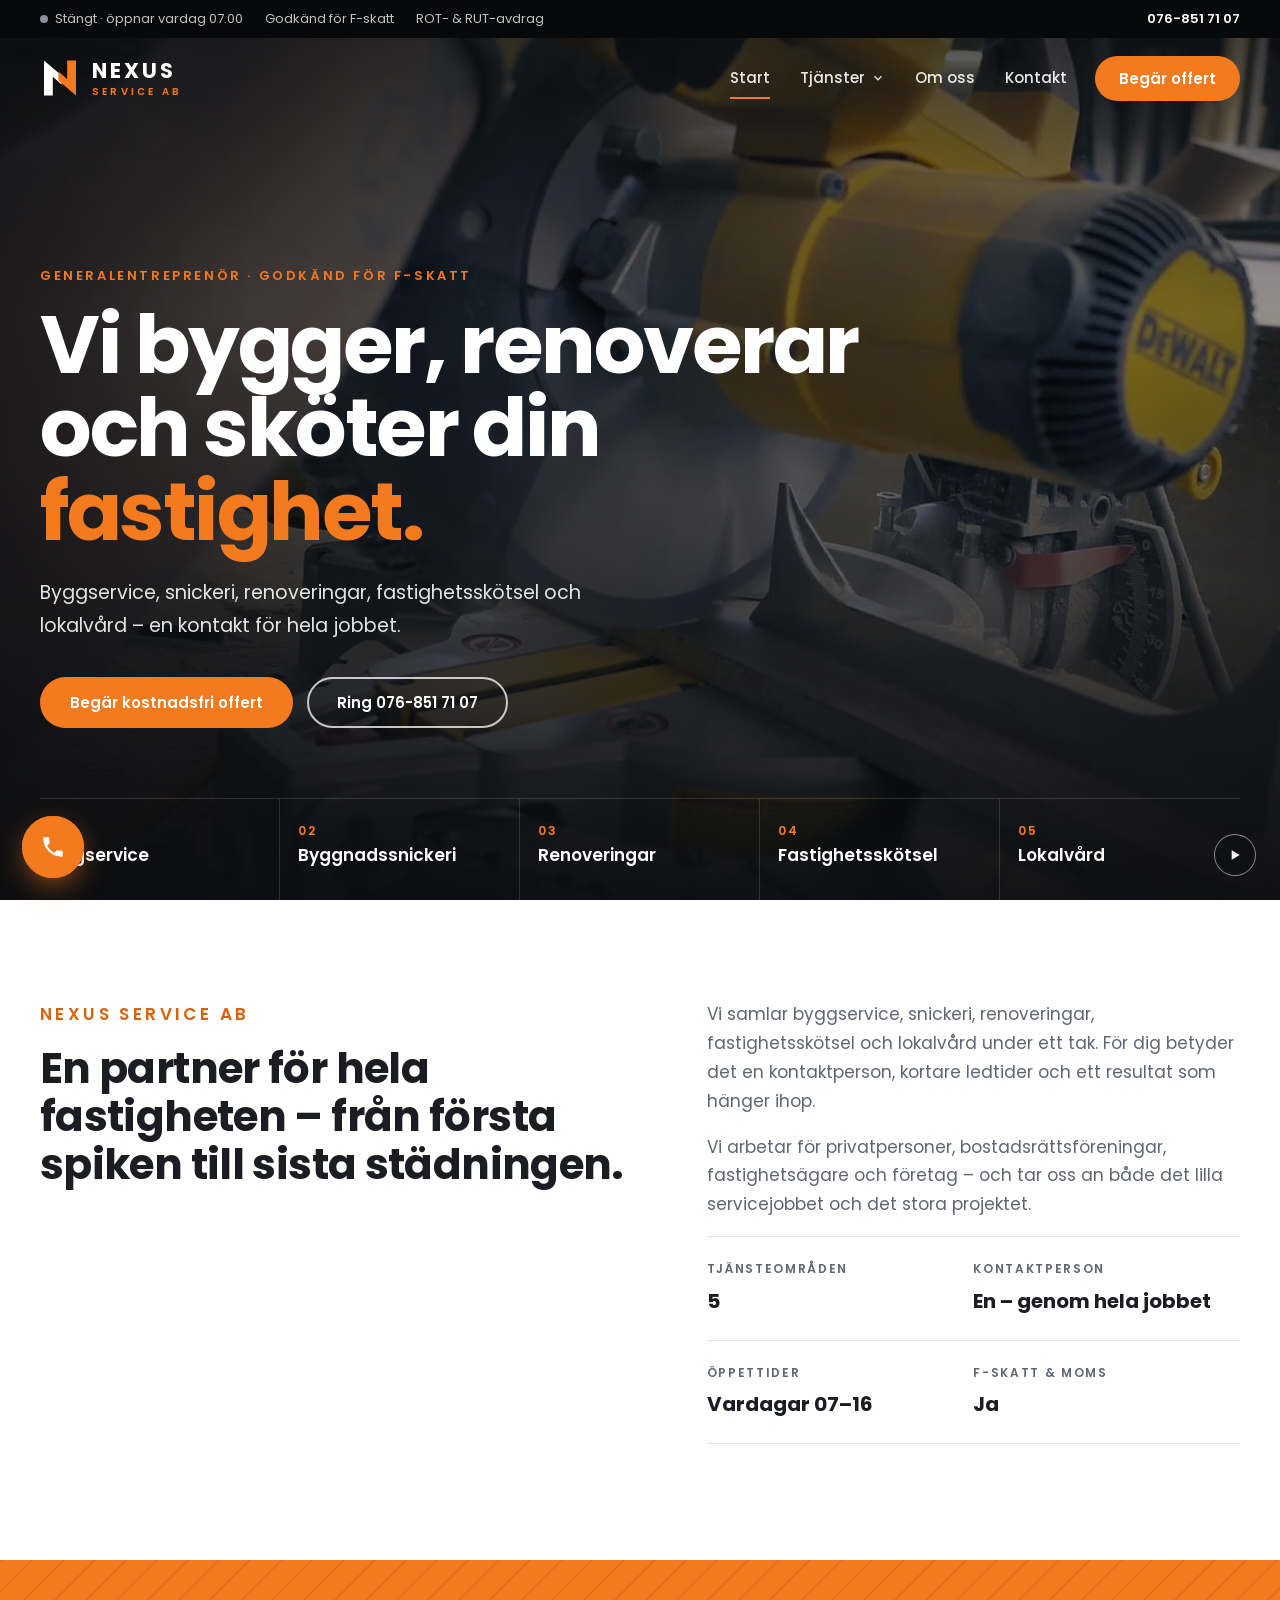
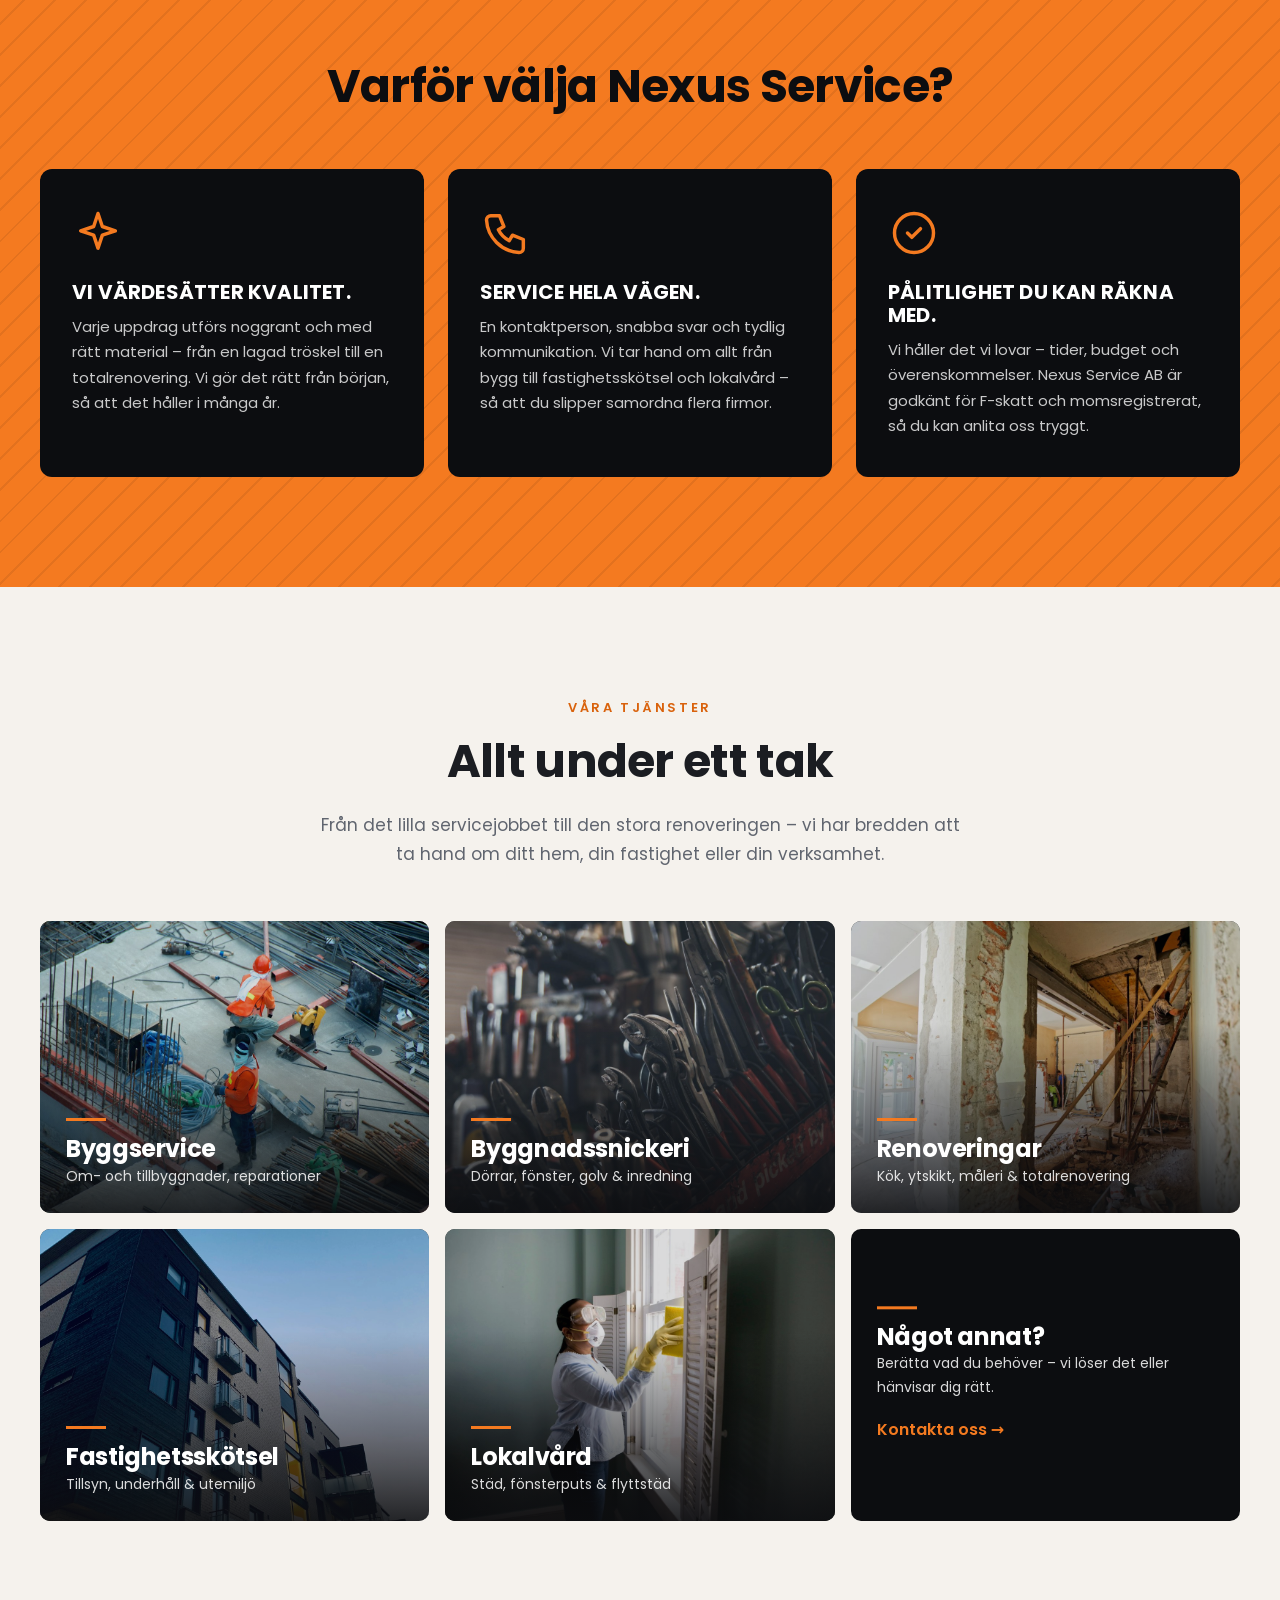
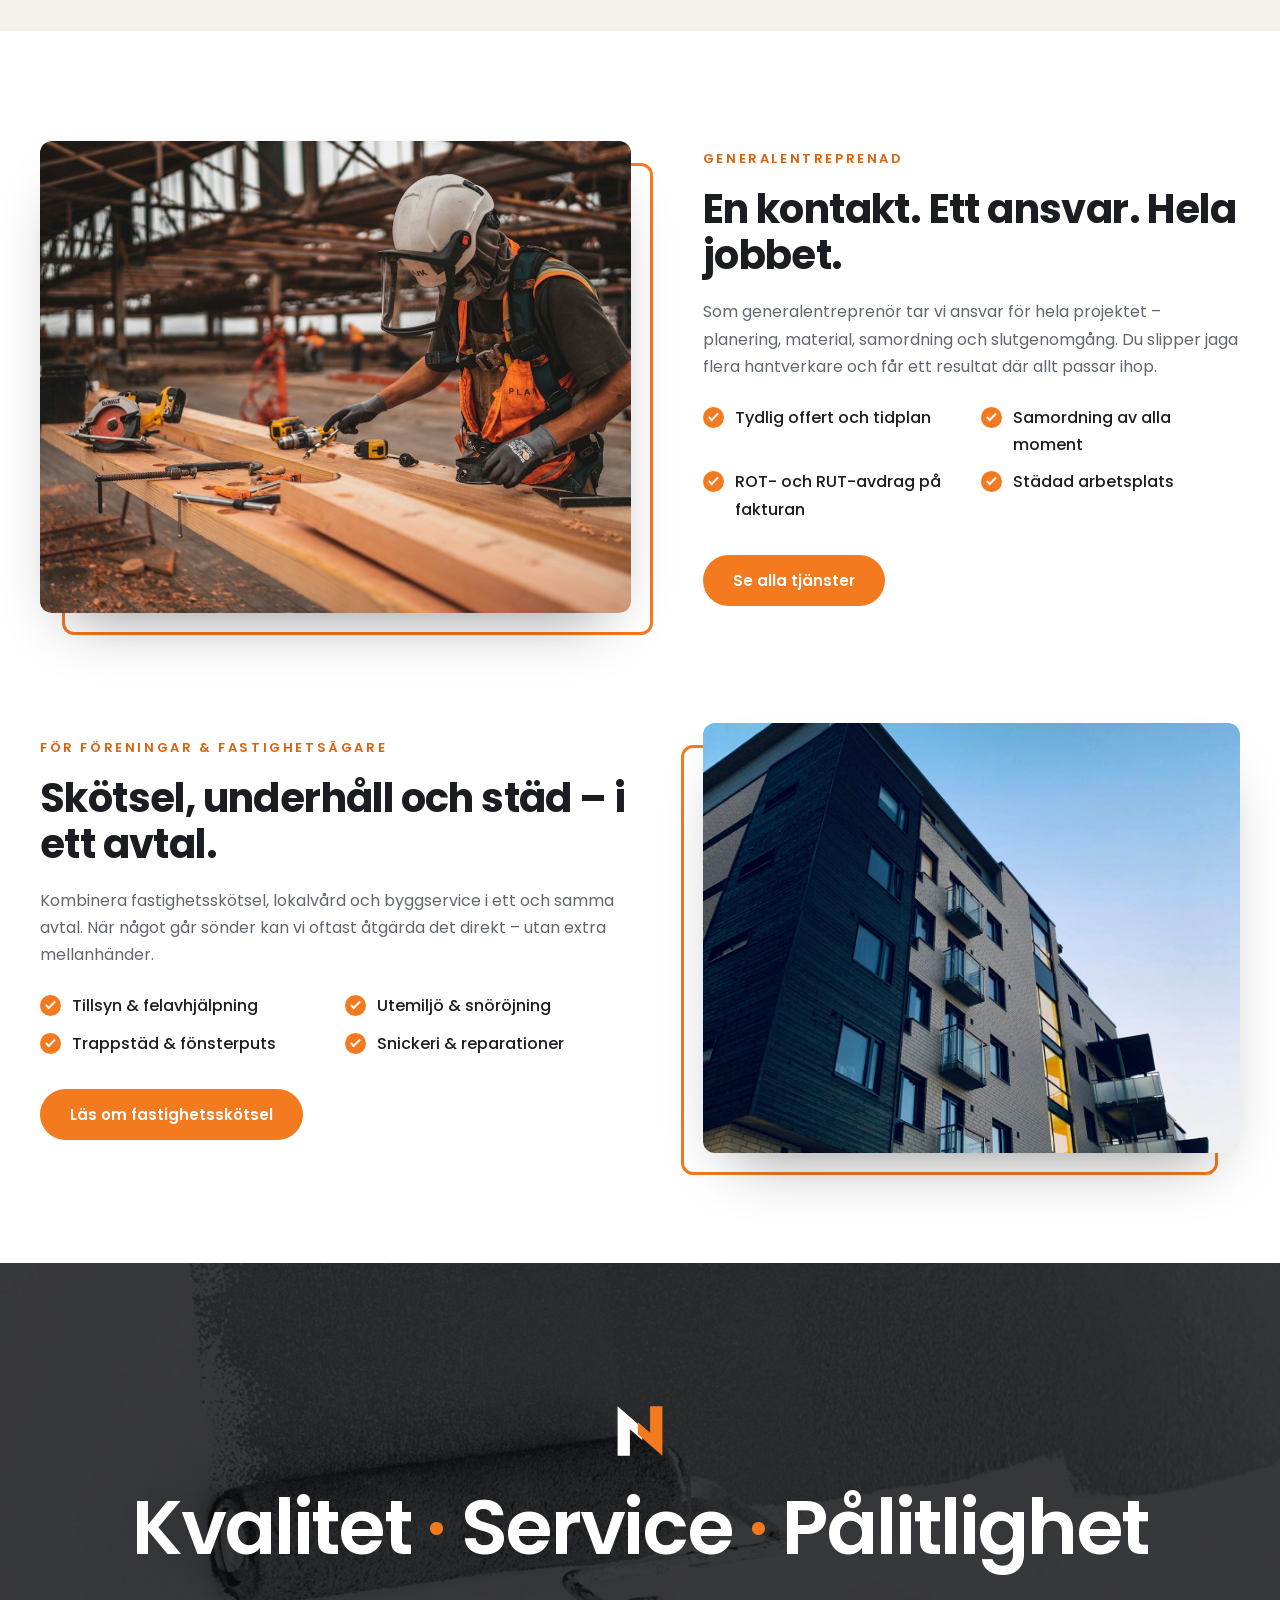
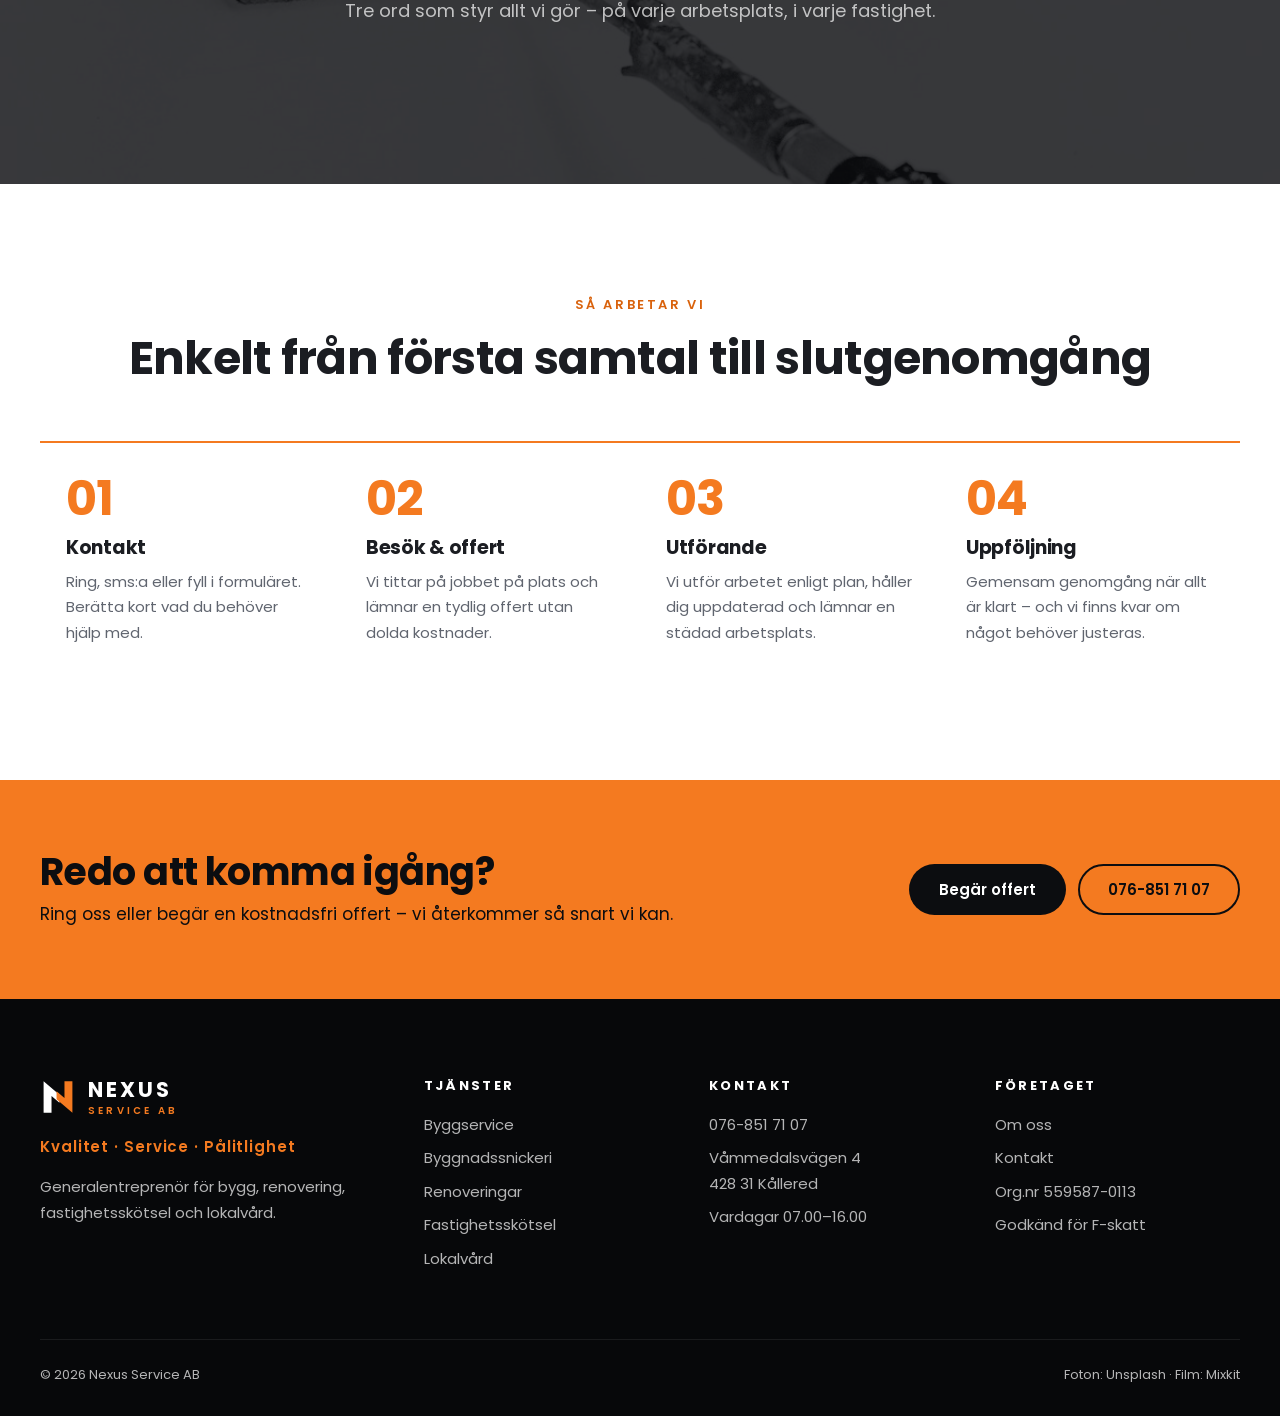
==== commit 0b770811: "Ny version: flersidig sajt med videohero och Poppins - Videohero från fria Mixkit-klipp (1080p + 540" ====
--- a/index.html
+++ b/index.html
@@ -3,214 +3,194 @@
 <head>
   <meta charset="utf-8">
   <meta name="viewport" content="width=device-width, initial-scale=1">
-  <title>Nexus Service AB – Byggservice, fastighetsskötsel & renoveringar</title>
-  <meta name="description" content="Nexus Service AB – generalentreprenör för byggservice, byggnadssnickeri, renoveringar, fastighetsskötsel och lokalvård. Kvalitet, service och pålitlighet. Ring 076-851 71 07.">
+  <title>Nexus Service AB – Bygg, renovering & fastighetsskötsel</title>
+  <meta name="description" content="Nexus Service AB – generalentreprenör för byggservice, snickeri, renoveringar, fastighetsskötsel och lokalvård. Ring 076-851 71 07.">
   <meta name="theme-color" content="#0c0d10">
-  <meta property="og:title" content="Nexus Service AB">
-  <meta property="og:description" content="Byggservice · Fastighetsskötsel · Renoveringar. Kvalitet – Service – Pålitlighet.">
-  <meta property="og:image" content="assets/img/logo-badge.jpg">
+  <meta property="og:title" content="Nexus Service AB – Bygg, renovering & fastighetsskötsel">
+  <meta property="og:description" content="Nexus Service AB – generalentreprenör för byggservice, snickeri, renoveringar, fastighetsskötsel och lokalvård. Ring 076-851 71 07.">
+  <meta property="og:image" content="assets/video/hero-poster.jpg">
   <meta property="og:locale" content="sv_SE">
   <link rel="icon" href="assets/img/mark.svg" type="image/svg+xml">
   <link rel="preconnect" href="https://fonts.googleapis.com">
   <link rel="preconnect" href="https://fonts.gstatic.com" crossorigin>
-  <link href="https://fonts.googleapis.com/css2?family=DM+Sans:opsz,wght@9..40,400;9..40,500;9..40,700&family=Fraunces:opsz,wght@9..144,500;9..144,600;9..144,700&display=swap" rel="stylesheet">
+  <link href="https://fonts.googleapis.com/css2?family=Poppins:wght@400;500;600;700&display=swap" rel="stylesheet">
   <link rel="stylesheet" href="assets/css/style.css">
   <script type="application/ld+json">
-  {
-    "@context": "https://schema.org",
-    "@type": "GeneralContractor",
-    "name": "Nexus Service AB",
-    "legalName": "Nexus Service AB",
-    "taxID": "559587-0113",
-    "vatID": "SE559587011301",
-    "telephone": "+46768517107",
-    "image": "assets/img/logo-badge.jpg",
-    "slogan": "Kvalitet • Service • Pålitlighet",
-    "address": {"@type": "PostalAddress", "streetAddress": "Våmmedalsvägen 4", "postalCode": "428 31", "addressLocality": "Kållered", "addressCountry": "SE"},
-    "openingHours": "Mo-Fr 07:00-16:00",
-    "hasMap": "https://www.google.com/maps/place/Nexus+Service+AB/data=!4m2!3m1!1s0x22d30ecb7c662897:0xf2341a0b168886de"
-  }
+  {"@context":"https://schema.org","@type":"GeneralContractor","name":"Nexus Service AB","legalName":"Nexus Service AB","taxID":"559587-0113","vatID":"SE559587011301","telephone":"+46768517107","slogan":"Kvalitet • Service • Pålitlighet","address":{"@type":"PostalAddress","streetAddress":"Våmmedalsvägen 4","postalCode":"428 31","addressLocality":"Kållered","addressCountry":"SE"},"openingHours":"Mo-Fr 07:00-16:00","hasMap":"https://www.google.com/maps/place/Nexus+Service+AB/data=!4m2!3m1!1s0x22d30ecb7c662897:0xf2341a0b168886de"}
   </script>
 </head>
 <body>
 
 <a class="skip" href="#main">Hoppa till innehåll</a>
 
-<!-- ============ HEADER ============ -->
 <header class="site-header" id="top">
-  <div class="wrap header-inner">
-    <a class="brand" href="#top" aria-label="Nexus Service AB – till startsidan">
-      <img src="assets/img/mark.svg" alt="" width="40" height="40">
-      <span class="brand-text"><strong>NEXUS</strong><small>Service AB</small></span>
-    </a>
-    <nav class="nav" aria-label="Huvudmeny">
-      <a href="#tjanster">Tjänster</a>
-      <a href="#varfor">Varför Nexus</a>
-      <a href="#process">Så arbetar vi</a>
-      <a href="#om">Om oss</a>
-      <a href="#kontakt">Kontakt</a>
+  <div class="topbar">
+    <div class="wrap">
+      <div class="topbar-info">
+        <span><i class="dot" data-open-dot></i><span data-open-status>Vardagar 07.00–16.00</span></span>
+        <span class="hide-sm">Godkänd för F-skatt</span>
+        <span class="hide-sm">ROT- & RUT-avdrag</span>
+      </div>
+      <a href="tel:+46768517107">076-851 71 07</a>
+    </div>
+  </div>
+  <div class="navbar">
+    <div class="wrap header-inner">
+      <a class="brand" href="index.html" aria-label="Nexus Service AB – till startsidan">
+        <img src="assets/img/mark.svg" alt="" width="40" height="40">
+        <span class="brand-text"><strong>NEXUS</strong><small>Service AB</small></span>
+      </a>
+      <nav class="nav" aria-label="Huvudmeny">
+        <a href="index.html" aria-current="page">Start</a>
+        <div class="nav-drop">
+          <a href="tjanster.html">Tjänster <svg viewBox="0 0 24 24" width="14" height="14" fill="none" stroke="currentColor" stroke-width="2.2"><path d="M6 9l6 6 6-6"/></svg></a>
+          <div class="dropdown"><a href="byggservice.html"><strong>Byggservice</strong><small>Om- och tillbyggnader, reparationer</small></a><a href="snickeri.html"><strong>Byggnadssnickeri</strong><small>Dörrar, fönster, golv & inredning</small></a><a href="renoveringar.html"><strong>Renoveringar</strong><small>Kök, ytskikt, måleri & totalrenovering</small></a><a href="fastighetsskotsel.html"><strong>Fastighetsskötsel</strong><small>Tillsyn, underhåll & utemiljö</small></a><a href="lokalvard.html"><strong>Lokalvård</strong><small>Städ, fönsterputs & flyttstäd</small></a></div>
+        </div>
+        <a href="om-oss.html">Om oss</a>
+        <a href="kontakt.html">Kontakt</a>
+      </nav>
+      <a class="btn btn-solid header-cta" href="kontakt.html#offert">Begär offert</a>
+      <button class="burger" aria-label="Öppna meny" aria-expanded="false" aria-controls="mobile-nav"><span></span><span></span></button>
+    </div>
+    <nav class="mobile-nav" id="mobile-nav" aria-label="Mobilmeny">
+      <a href="index.html">Start</a>
+      <a href="tjanster.html">Tjänster</a>
+      <a class="sub" href="byggservice.html">Byggservice</a><a class="sub" href="snickeri.html">Byggnadssnickeri</a><a class="sub" href="renoveringar.html">Renoveringar</a><a class="sub" href="fastighetsskotsel.html">Fastighetsskötsel</a><a class="sub" href="lokalvard.html">Lokalvård</a>
+      <a href="om-oss.html">Om oss</a>
+      <a href="kontakt.html">Kontakt</a>
+      <a class="btn btn-solid" href="tel:+46768517107">Ring 076-851 71 07</a>
     </nav>
-    <a class="btn btn-pill" href="#kontakt">Begär offert</a>
-    <button class="burger" aria-label="Öppna meny" aria-expanded="false" aria-controls="mobile-nav"><span></span><span></span></button>
-  </div>
-  <nav class="mobile-nav" id="mobile-nav" aria-label="Mobilmeny">
-    <a href="#tjanster">Tjänster</a>
-    <a href="#varfor">Varför Nexus</a>
-    <a href="#process">Så arbetar vi</a>
-    <a href="#om">Om oss</a>
-    <a href="#kontakt">Kontakt</a>
-    <a class="btn btn-pill" href="tel:+46768517107">Ring 076-851 71 07</a>
-  </nav>
+  </div>
 </header>
 
 <main id="main">
 
-<!-- ============ HERO (Upsala GK-stil) ============ -->
 <section class="hero">
-  <div class="hero-bg" style="background-image:url('assets/img/hero.jpg')" role="img" aria-label="Hantverkare sågar virke på en byggarbetsplats"></div>
+  <video class="hero-video" id="hero-video" autoplay muted loop playsinline preload="metadata" poster="assets/video/hero-poster.jpg" aria-hidden="true"><source src="assets/video/hero-540.mp4" media="(max-width: 760px)" type="video/mp4"><source src="assets/video/hero-1080.mp4" type="video/mp4"></video>
+  <button class="video-toggle" type="button" data-video-toggle aria-controls="hero-video" aria-label="Pausa bakgrundsvideo"><svg class="i-pause" viewBox="0 0 24 24" width="16" height="16" fill="currentColor"><rect x="6" y="5" width="4" height="14"/><rect x="14" y="5" width="4" height="14"/></svg><svg class="i-play" viewBox="0 0 24 24" width="16" height="16" fill="currentColor"><path d="M7 5l12 7-12 7z"/></svg></button>
   <div class="hero-inner wrap">
-    <p class="eyebrow reveal">Bygg · Fastighet · Renovering</p>
-    <h1 class="display reveal">Byggt för att<br><em>hålla.</em></h1>
-    <p class="lead reveal">Nexus Service AB är din generalentreprenör för byggservice, snickeri, renoveringar, fastighetsskötsel och lokalvård – en kontakt, hela jobbet.</p>
+    <p class="eyebrow reveal">Generalentreprenör · Godkänd för F-skatt</p>
+    <h1 class="reveal">Vi bygger, renoverar och sköter din <span>fastighet.</span></h1>
+    <p class="lead reveal">Byggservice, snickeri, renoveringar, fastighetsskötsel och lokalvård – en kontakt för hela jobbet.</p>
     <div class="hero-cta reveal">
-      <a class="btn btn-solid" href="#kontakt">Begär kostnadsfri offert</a>
-      <a class="btn btn-ghost" href="tel:+46768517107">076-851 71 07</a>
-    </div>
-
-    <dl class="status reveal" aria-label="Status idag">
-      <div><dt>Idag</dt><dd><span class="dot" id="open-dot"></span><span id="open-status">Öppet 07–16</span></dd></div>
-      <div><dt>Telefon</dt><dd><a href="tel:+46768517107">076-851 71 07</a></dd></div>
-      <div><dt>F-skatt</dt><dd>Ja</dd></div>
-      <div><dt>Momsregistrerad</dt><dd>Ja</dd></div>
-    </dl>
-  </div>
-  <a class="scroll-cue" href="#varfor" aria-label="Scrolla vidare">
-    <svg viewBox="0 0 24 24" width="28" height="28" fill="none" stroke="currentColor" stroke-width="1.6"><path d="M5 9l7 7 7-7"/></svg>
-  </a>
-</section>
-
-<!-- ============ VARFÖR (Ängö-stil) ============ -->
+      <a class="btn btn-solid" href="kontakt.html#offert">Begär kostnadsfri offert</a>
+      <a class="btn btn-ghost" href="tel:+46768517107">Ring 076-851 71 07</a>
+    </div>
+    <nav class="hero-services reveal" aria-label="Våra tjänster"><a href="byggservice.html"><span>01</span><strong>Byggservice</strong></a><a href="snickeri.html"><span>02</span><strong>Byggnadssnickeri</strong></a><a href="renoveringar.html"><span>03</span><strong>Renoveringar</strong></a><a href="fastighetsskotsel.html"><span>04</span><strong>Fastighetsskötsel</strong></a><a href="lokalvard.html"><span>05</span><strong>Lokalvård</strong></a></nav>
+  </div>
+</section>
+
+<section class="intro">
+  <div class="wrap intro-grid">
+    <div class="reveal">
+      <p class="eyebrow dark">Nexus Service AB</p>
+      <h2>En partner för hela fastigheten – från första spiken till sista städningen.</h2>
+    </div>
+    <div class="reveal">
+      <p>Vi samlar byggservice, snickeri, renoveringar, fastighetsskötsel och lokalvård under ett tak. För dig betyder det en kontaktperson, kortare ledtider och ett resultat som hänger ihop.</p>
+      <p>Vi arbetar för privatpersoner, bostadsrättsföreningar, fastighetsägare och företag – och tar oss an både det lilla servicejobbet och det stora projektet.</p>
+      <dl class="stats">
+        <div><dt>Tjänsteområden</dt><dd>5</dd></div>
+        <div><dt>Kontaktperson</dt><dd>En – genom hela jobbet</dd></div>
+        <div><dt>Öppettider</dt><dd>Vardagar 07–16</dd></div>
+        <div><dt>F-skatt & moms</dt><dd>Ja</dd></div>
+      </dl>
+    </div>
+  </div>
+</section>
+
 <section class="why" id="varfor">
   <div class="wrap">
     <h2 class="section-title center reveal">Varför välja Nexus Service?</h2>
     <div class="why-grid">
       <article class="why-card reveal">
-        <div class="why-icon" aria-hidden="true">
-          <svg viewBox="0 0 48 48" fill="none" stroke="currentColor" stroke-width="2.4" stroke-linecap="round" stroke-linejoin="round"><path d="M24 4l6 12 13 2-9.5 9 2.3 13L24 34l-11.8 6 2.3-13L5 18l13-2z"/></svg>
-        </div>
+        <div class="why-icon"><svg viewBox="0 0 24 24" width="52" height="52" fill="none" stroke="currentColor" stroke-width="1.6" stroke-linecap="round" stroke-linejoin="round" aria-hidden="true"><path d="M12 3l2 6 6 2-6 2-2 6-2-6-6-2 6-2z"/></svg></div>
         <h3>Vi värdesätter kvalitet.</h3>
         <p>Varje uppdrag utförs noggrant och med rätt material – från en lagad tröskel till en totalrenovering. Vi gör det rätt från början, så att det håller i många år.</p>
       </article>
       <article class="why-card reveal">
-        <div class="why-icon" aria-hidden="true">
-          <svg viewBox="0 0 48 48" fill="none" stroke="currentColor" stroke-width="2.4" stroke-linecap="round" stroke-linejoin="round"><path d="M8 30V18a16 16 0 0132 0v12"/><rect x="4" y="28" width="8" height="12" rx="2"/><rect x="36" y="28" width="8" height="12" rx="2"/><path d="M40 40c0 4-6 4-12 4"/></svg>
-        </div>
+        <div class="why-icon"><svg viewBox="0 0 24 24" width="52" height="52" fill="none" stroke="currentColor" stroke-width="1.6" stroke-linecap="round" stroke-linejoin="round" aria-hidden="true"><path d="M5 4h4l2 5-2.5 1.5a11 11 0 005 5L15 13l5 2v4a2 2 0 01-2 2A16 16 0 013 6a2 2 0 012-2"/></svg></div>
         <h3>Service hela vägen.</h3>
         <p>En kontaktperson, snabba svar och tydlig kommunikation. Vi tar hand om allt från bygg till fastighetsskötsel och lokalvård – så att du slipper samordna flera firmor.</p>
       </article>
       <article class="why-card reveal">
-        <div class="why-icon" aria-hidden="true">
-          <svg viewBox="0 0 48 48" fill="none" stroke="currentColor" stroke-width="2.4" stroke-linecap="round" stroke-linejoin="round"><path d="M24 4l16 6v12c0 10-7 18-16 22C15 40 8 32 8 22V10z"/><path d="M17 24l5 5 9-10"/></svg>
-        </div>
+        <div class="why-icon"><svg viewBox="0 0 24 24" width="52" height="52" fill="none" stroke="currentColor" stroke-width="1.6" stroke-linecap="round" stroke-linejoin="round" aria-hidden="true"><path d="M9 12l2 2 4-4"/><circle cx="12" cy="12" r="9"/></svg></div>
         <h3>Pålitlighet du kan räkna med.</h3>
-        <p>Vi håller det vi lovar – tider, budget och överenskommelser. Nexus Service AB har F-skatt och är momsregistrerat, så du kan anlita oss tryggt.</p>
+        <p>Vi håller det vi lovar – tider, budget och överenskommelser. Nexus Service AB är godkänt för F-skatt och momsregistrerat, så du kan anlita oss tryggt.</p>
       </article>
     </div>
   </div>
 </section>
 
-<!-- ============ TJÄNSTER (bildrutnät, Upsala GK-stil) ============ -->
 <section class="services" id="tjanster">
   <div class="wrap">
-    <p class="eyebrow dark center reveal">Våra tjänster</p>
-    <h2 class="section-title center reveal">En partner för hela fastigheten</h2>
-    <p class="section-lead center reveal">Från det lilla servicejobbet till den stora renoveringen – vi har bredden att ta hand om ditt hem, din fastighet eller din verksamhet.</p>
-  </div>
-  <div class="tiles">
-    <a class="tile reveal" href="#byggservice">
-      <img src="assets/img/byggservice.jpg" alt="Byggarbetare på arbetsplats" loading="lazy">
+    <div class="center">
+      <p class="eyebrow dark reveal">Våra tjänster</p>
+      <h2 class="section-title reveal">Allt under ett tak</h2>
+      <p class="section-lead reveal">Från det lilla servicejobbet till den stora renoveringen – vi har bredden att ta hand om ditt hem, din fastighet eller din verksamhet.</p>
+    </div>
+    <div class="tiles">
+    <a class="tile reveal" href="byggservice.html">
+      <img src="assets/img/byggservice.jpg" alt="" loading="lazy">
+      <span class="go"><svg viewBox="0 0 24 24" width="18" height="18" fill="none" stroke="#fff" stroke-width="2.2"><path d="M5 12h14M13 6l6 6-6 6"/></svg></span>
       <div class="tile-text"><h3>Byggservice</h3><p>Om- och tillbyggnader, reparationer</p></div>
     </a>
-    <a class="tile reveal" href="#renoveringar">
-      <img src="assets/img/renovering.jpg" alt="Rum under renovering" loading="lazy">
-      <div class="tile-text"><h3>Renoveringar</h3><p>Kök, badrum, ytskikt & måleri</p></div>
-    </a>
-    <a class="tile reveal" href="#fastighetsskotsel">
-      <img src="assets/img/fastighet.jpg" alt="Modernt flerbostadshus" loading="lazy">
-      <div class="tile-text"><h3>Fastighetsskötsel</h3><p>Löpande tillsyn och underhåll</p></div>
-    </a>
-    <a class="tile reveal" href="#byggservice">
-      <img src="assets/img/snickeri.jpg" alt="Verktyg för snickeri" loading="lazy">
+    <a class="tile reveal" href="snickeri.html">
+      <img src="assets/img/snickeri.jpg" alt="" loading="lazy">
+      <span class="go"><svg viewBox="0 0 24 24" width="18" height="18" fill="none" stroke="#fff" stroke-width="2.2"><path d="M5 12h14M13 6l6 6-6 6"/></svg></span>
       <div class="tile-text"><h3>Byggnadssnickeri</h3><p>Dörrar, fönster, golv & inredning</p></div>
     </a>
-    <a class="tile reveal" href="#fastighetsskotsel">
-      <img src="assets/img/lokalvard.jpg" alt="Fönsterputs" loading="lazy">
+    <a class="tile reveal" href="renoveringar.html">
+      <img src="assets/img/renovering.jpg" alt="" loading="lazy">
+      <span class="go"><svg viewBox="0 0 24 24" width="18" height="18" fill="none" stroke="#fff" stroke-width="2.2"><path d="M5 12h14M13 6l6 6-6 6"/></svg></span>
+      <div class="tile-text"><h3>Renoveringar</h3><p>Kök, ytskikt, måleri & totalrenovering</p></div>
+    </a>
+    <a class="tile reveal" href="fastighetsskotsel.html">
+      <img src="assets/img/fastighet.jpg" alt="" loading="lazy">
+      <span class="go"><svg viewBox="0 0 24 24" width="18" height="18" fill="none" stroke="#fff" stroke-width="2.2"><path d="M5 12h14M13 6l6 6-6 6"/></svg></span>
+      <div class="tile-text"><h3>Fastighetsskötsel</h3><p>Tillsyn, underhåll & utemiljö</p></div>
+    </a>
+    <a class="tile reveal" href="lokalvard.html">
+      <img src="assets/img/lokalvard.jpg" alt="" loading="lazy">
+      <span class="go"><svg viewBox="0 0 24 24" width="18" height="18" fill="none" stroke="#fff" stroke-width="2.2"><path d="M5 12h14M13 6l6 6-6 6"/></svg></span>
       <div class="tile-text"><h3>Lokalvård</h3><p>Städ, fönsterputs & flyttstäd</p></div>
     </a>
-    <a class="tile tile-cta reveal" href="#kontakt">
+    <a class="tile tile-cta reveal" href="kontakt.html#offert">
       <div class="tile-text">
         <h3>Något annat?</h3>
         <p>Berätta vad du behöver – vi löser det eller hänvisar dig rätt.</p>
         <span class="arrow">Kontakta oss →</span>
       </div>
     </a>
-  </div>
-</section>
-
-<!-- ============ TJÄNSTE-DETALJER (Ängö-stil, alternerande) ============ -->
+    </div>
+  </div>
+</section>
+
 <section class="features">
   <div class="wrap">
-    <article class="feature reveal" id="byggservice">
-      <div class="feature-media"><img src="assets/img/byggservice.jpg" alt="Byggarbetsplats med armering och arbetare" loading="lazy"></div>
+    <article class="feature reveal">
+      <div class="feature-media"><img src="assets/img/arbetare.jpg" alt="Hantverkare sågar virke" loading="lazy"></div>
       <div class="feature-body">
-        <p class="eyebrow dark">01 — Byggservice & snickeri</p>
-        <h2>Från orört till färdigt.</h2>
-        <p>Vi utför byggservice och byggnadssnickeri för privatpersoner, bostadsrättsföreningar och företag. Om- och tillbyggnader, altaner, reparationer, montering av dörrar och fönster, golvläggning och platsbyggd inredning – vi tar helheten eller delarna du behöver.</p>
-        <ul class="checks">
-          <li>Om- och tillbyggnad</li>
-          <li>Dörrar, fönster & golv</li>
-          <li>Altaner, staket & förråd</li>
-          <li>Reparationer & skadeåtgärder</li>
-        </ul>
-        <a class="btn btn-solid" href="#kontakt">Begär offert</a>
+        <p class="eyebrow dark">Generalentreprenad</p>
+        <h2>En kontakt. Ett ansvar. Hela jobbet.</h2>
+        <p>Som generalentreprenör tar vi ansvar för hela projektet – planering, material, samordning och slutgenomgång. Du slipper jaga flera hantverkare och får ett resultat där allt passar ihop.</p>
+        <ul class="checks"><li>Tydlig offert och tidplan</li><li>Samordning av alla moment</li><li>ROT- och RUT-avdrag på fakturan</li><li>Städad arbetsplats</li></ul>
+        <a class="btn btn-solid" href="tjanster.html">Se alla tjänster</a>
       </div>
     </article>
-
-    <article class="feature reverse reveal" id="fastighetsskotsel">
-      <div class="feature-media"><img src="assets/img/fastighet.jpg" alt="Flerbostadshus med balkonger" loading="lazy"></div>
+    <article class="feature reverse reveal">
+      <div class="feature-media"><img src="assets/img/fastighet.jpg" alt="Flerbostadshus" loading="lazy"></div>
       <div class="feature-body">
-        <p class="eyebrow dark">02 — Fastighetsskötsel & lokalvård</p>
-        <h2>En välskött fastighet, året runt.</h2>
-        <p>Vi sköter den löpande tillsynen så att din fastighet håller värdet. Avhjälpande underhåll, ronderingar, utemiljö och snöröjning – kompletterat med lokalvård, trappstäd och fönsterputs när det behövs.</p>
-        <ul class="checks">
-          <li>Tillsyn & felavhjälpning</li>
-          <li>Utemiljö & säsongsarbeten</li>
-          <li>Trappstäd & lokalvård</li>
-          <li>Fönsterputs & flyttstäd</li>
-        </ul>
-        <a class="btn btn-solid" href="#kontakt">Teckna avtal</a>
+        <p class="eyebrow dark">För föreningar & fastighetsägare</p>
+        <h2>Skötsel, underhåll och städ – i ett avtal.</h2>
+        <p>Kombinera fastighetsskötsel, lokalvård och byggservice i ett och samma avtal. När något går sönder kan vi oftast åtgärda det direkt – utan extra mellanhänder.</p>
+        <ul class="checks"><li>Tillsyn & felavhjälpning</li><li>Utemiljö & snöröjning</li><li>Trappstäd & fönsterputs</li><li>Snickeri & reparationer</li></ul>
+        <a class="btn btn-solid" href="fastighetsskotsel.html">Läs om fastighetsskötsel</a>
       </div>
     </article>
-
-    <article class="feature reveal" id="renoveringar">
-      <div class="feature-media"><img src="assets/img/interior.jpg" alt="Nyrenoverat ljust vardagsrum" loading="lazy"></div>
-      <div class="feature-body">
-        <p class="eyebrow dark">03 — Renoveringar</p>
-        <h2>Ge hemmet nytt liv.</h2>
-        <p>Kök, badrum eller ett helt hem – vi planerar, river, bygger och målar. Du får en tydlig offert, en plan att följa och ett resultat du trivs med i många år.</p>
-        <ul class="checks">
-          <li>Köksrenovering</li>
-          <li>Måleri & tapetsering</li>
-          <li>Ytskikt, väggar & tak</li>
-          <li>Totalrenovering</li>
-        </ul>
-        <a class="btn btn-solid" href="#kontakt">Boka hembesök</a>
-      </div>
-    </article>
-  </div>
-</section>
-
-<!-- ============ MOTTO (citatblock, Upsala GK-stil) ============ -->
+  </div>
+</section>
+
 <section class="motto">
   <div class="motto-bg" style="background-image:url('assets/img/malning.jpg')" aria-hidden="true"></div>
   <div class="wrap center">
@@ -222,11 +202,10 @@
   </div>
 </section>
 
-<!-- ============ PROCESS ============ -->
 <section class="process" id="process">
   <div class="wrap">
     <p class="eyebrow dark center reveal">Så arbetar vi</p>
-    <h2 class="section-title center reveal">Enkelt från första samtal till slutbesiktning</h2>
+    <h2 class="section-title center reveal">Enkelt från första samtal till slutgenomgång</h2>
     <ol class="steps">
       <li class="reveal"><span class="num">01</span><h3>Kontakt</h3><p>Ring, sms:a eller fyll i formuläret. Berätta kort vad du behöver hjälp med.</p></li>
       <li class="reveal"><span class="num">02</span><h3>Besök & offert</h3><p>Vi tittar på jobbet på plats och lämnar en tydlig offert utan dolda kostnader.</p></li>
@@ -236,128 +215,53 @@
   </div>
 </section>
 
-<!-- ============ OM OSS ============ -->
-<section class="about" id="om">
-  <div class="wrap about-grid">
-    <div class="about-badge reveal">
-      <img src="assets/img/logo-badge.jpg" alt="Nexus Service AB:s logotyp – Bygg service, Fastighetsskötsel, Renoveringar" width="640" height="640" loading="lazy">
-    </div>
-    <div class="about-body reveal">
-      <p class="eyebrow">Om oss</p>
-      <h2>Ett nytt bolag med gamla dygder.</h2>
-      <p>Nexus Service AB grundades 2026 med en enkel idé: att samla byggservice, renoveringar, fastighetsskötsel och lokalvård under ett tak. För dig som kund betyder det en kontaktperson, kortare ledtider och ett resultat som hänger ihop.</p>
-      <p>Vi är generalentreprenör och tar ansvar för helheten – men lika gärna för det lilla servicejobbet.</p>
-      <dl class="facts">
-        <div><dt>Organisationsnummer</dt><dd>559587-0113</dd></div>
-        <div><dt>Momsnummer</dt><dd>SE559587011301</dd></div>
-        <div><dt>F-skatt</dt><dd>Ja</dd></div>
-        <div><dt>Registrerat</dt><dd>2026</dd></div>
-        <div><dt>Bolagsform</dt><dd>Aktiebolag</dd></div>
-        <div><dt>Säte</dt><dd>Kållered</dd></div>
-      </dl>
-    </div>
-  </div>
-</section>
-
-<!-- ============ KONTAKT ============ -->
-<section class="contact" id="kontakt">
-  <div class="wrap contact-grid">
-    <div class="contact-info reveal">
-      <p class="eyebrow">Kontakt</p>
-      <h2>Låt oss ta hand om<br>nästa projekt.</h2>
-      <p>Ring eller skicka ett sms så återkommer vi så snart vi kan – oftast samma dag.</p>
-      <ul class="contact-list">
-        <li>
-          <span class="ci-label">Telefon</span>
-          <a class="ci-big" href="tel:+46768517107">076-851 71 07</a>
-        </li>
-        <li>
-          <span class="ci-label">Öppettider</span>
-          <span>Vardagar 07.00–16.00</span>
-        </li>
-        <li>
-          <span class="ci-label">Adress</span>
-          <span>Våmmedalsvägen 4<br>428 31 Kållered</span>
-        </li>
-        <li>
-          <a class="maplink" href="https://www.google.com/maps/place/Nexus+Service+AB/data=!4m2!3m1!1s0x22d30ecb7c662897:0xf2341a0b168886de" target="_blank" rel="noopener">Se oss på Google Maps ↗</a>
-        </li>
-      </ul>
-    </div>
-
-    <form class="quote-form reveal" id="quote-form" novalidate>
-      <h3>Begär offert</h3>
-      <p class="form-note">Formuläret öppnar ett färdigskrivet sms till oss – du skickar det med ett tryck.</p>
-      <div class="field">
-        <label for="f-name">Namn</label>
-        <input id="f-name" name="name" type="text" autocomplete="name" required>
-      </div>
-      <div class="field-row">
-        <div class="field">
-          <label for="f-phone">Telefon</label>
-          <input id="f-phone" name="phone" type="tel" autocomplete="tel" required>
-        </div>
-        <div class="field">
-          <label for="f-service">Tjänst</label>
-          <select id="f-service" name="service">
-            <option>Byggservice</option>
-            <option>Byggnadssnickeri</option>
-            <option>Renovering</option>
-            <option>Fastighetsskötsel</option>
-            <option>Lokalvård</option>
-            <option>Annat</option>
-          </select>
-        </div>
-      </div>
-      <div class="field">
-        <label for="f-msg">Beskriv uppdraget</label>
-        <textarea id="f-msg" name="message" rows="4" placeholder="Vad ska göras, var och när?" required></textarea>
-      </div>
-      <button class="btn btn-solid btn-block" type="submit">Skicka förfrågan</button>
-      <p class="form-error" id="form-error" role="alert" hidden>Fyll i namn, telefon och en kort beskrivning.</p>
-    </form>
+<section class="cta-band">
+  <div class="wrap">
+    <div class="reveal">
+      <h2>Redo att komma igång?</h2>
+      <p>Ring oss eller begär en kostnadsfri offert – vi återkommer så snart vi kan.</p>
+    </div>
+    <div class="actions reveal">
+      <a class="btn btn-dark" href="kontakt.html#offert">Begär offert</a>
+      <a class="btn btn-outline" href="tel:+46768517107">076-851 71 07</a>
+    </div>
   </div>
 </section>
 
 </main>
 
-<!-- ============ FOOTER ============ -->
 <footer class="site-footer">
   <div class="wrap footer-grid">
     <div>
-      <a class="brand" href="#top"><img src="assets/img/mark.svg" alt="" width="36" height="36"><span class="brand-text"><strong>NEXUS</strong><small>Service AB</small></span></a>
+      <a class="brand" href="index.html"><img src="assets/img/mark.svg" alt="" width="36" height="36"><span class="brand-text"><strong>NEXUS</strong><small>Service AB</small></span></a>
       <p class="footer-motto">Kvalitet · Service · Pålitlighet</p>
+      <p>Generalentreprenör för bygg, renovering, fastighetsskötsel och lokalvård.</p>
     </div>
     <div>
       <h4>Tjänster</h4>
-      <a href="#byggservice">Byggservice</a>
-      <a href="#byggservice">Byggnadssnickeri</a>
-      <a href="#renoveringar">Renoveringar</a>
-      <a href="#fastighetsskotsel">Fastighetsskötsel</a>
-      <a href="#fastighetsskotsel">Lokalvård</a>
+      <a href="byggservice.html">Byggservice</a><a href="snickeri.html">Byggnadssnickeri</a><a href="renoveringar.html">Renoveringar</a><a href="fastighetsskotsel.html">Fastighetsskötsel</a><a href="lokalvard.html">Lokalvård</a>
     </div>
     <div>
       <h4>Kontakt</h4>
       <a href="tel:+46768517107">076-851 71 07</a>
-      <span>Våmmedalsvägen 4, 428 31 Kållered</span>
-      <span>Vardagar 07–16</span>
-    </div>
-    <div>
-      <h4>Bolagsfakta</h4>
+      <span>Våmmedalsvägen 4<br>428 31 Kållered</span>
+      <span>Vardagar 07.00–16.00</span>
+    </div>
+    <div>
+      <h4>Företaget</h4>
+      <a href="om-oss.html">Om oss</a>
+      <a href="kontakt.html">Kontakt</a>
       <span>Org.nr 559587-0113</span>
       <span>Godkänd för F-skatt</span>
     </div>
   </div>
   <div class="wrap footer-bottom">
-    <span>© <span id="year">2026</span> Nexus Service AB</span>
-    <span class="credits">Foton: Unsplash</span>
+    <span>© <span data-year>2026</span> Nexus Service AB</span>
+    <span>Foton: Unsplash · Film: Mixkit</span>
   </div>
 </footer>
 
-<!-- Flytande ringknapp (Ängö-stil) -->
-<a class="fab-call" href="tel:+46768517107" aria-label="Ring Nexus Service AB">
-  <svg viewBox="0 0 24 24" width="26" height="26" fill="currentColor"><path d="M6.6 10.8a15.1 15.1 0 006.6 6.6l2.2-2.2a1 1 0 011-.25 11.4 11.4 0 003.6.57 1 1 0 011 1V20a1 1 0 01-1 1A17 17 0 013 4a1 1 0 011-1h3.5a1 1 0 011 1c0 1.25.2 2.45.57 3.57a1 1 0 01-.25 1z"/></svg>
-</a>
+<a class="fab-call" href="tel:+46768517107" aria-label="Ring Nexus Service AB"><svg viewBox="0 0 24 24" width="26" height="26" fill="currentColor"><path d="M6.6 10.8a15.1 15.1 0 006.6 6.6l2.2-2.2a1 1 0 011-.25 11.4 11.4 0 003.6.57 1 1 0 011 1V20a1 1 0 01-1 1A17 17 0 013 4a1 1 0 011-1h3.5a1 1 0 011 1c0 1.25.2 2.45.57 3.57a1 1 0 01-.25 1z"/></svg></a>
 
 <script src="assets/js/main.js" defer></script>
 </body>
--- a/assets/css/style.css
+++ b/assets/css/style.css
@@ -1,48 +1,53 @@
 /* Nexus Service AB — mörk, exklusiv känsla (Upsala GK) möter kraftfull entreprenadprofil (Ängö) */
 :root {
   --ink: #0c0d10;
-  --ink-2: #16181d;
-  --ink-3: #22252c;
+  --ink-2: #15171c;
+  --ink-3: #1f2228;
   --orange: #f47a20;
   --orange-deep: #d9620c;
   --sand: #f5f2ed;
   --paper: #ffffff;
   --text: #1b1d22;
-  --muted: #5f646e;
+  --muted: #60656f;
   --line: rgba(255, 255, 255, .14);
-  --serif: "Fraunces", Georgia, "Times New Roman", serif;
-  --sans: "DM Sans", system-ui, -apple-system, "Segoe UI", Roboto, Arial, sans-serif;
-  --radius: 14px;
+  --line-dark: #e4e0d9;
+  --font: "Poppins", system-ui, -apple-system, "Segoe UI", Roboto, Arial, sans-serif;
+  --radius: 12px;
   --wrap: 1200px;
   --ease: cubic-bezier(.2, .7, .2, 1);
 }
 
 *, *::before, *::after { box-sizing: border-box; }
-html { scroll-behavior: smooth; scroll-padding-top: 84px; }
+html { scroll-behavior: smooth; scroll-padding-top: 120px; }
 body {
   margin: 0;
-  font-family: var(--sans);
-  font-size: 17px;
-  line-height: 1.65;
+  font-family: var(--font);
+  font-size: 16px;
+  line-height: 1.7;
   color: var(--text);
   background: var(--paper);
   -webkit-font-smoothing: antialiased;
 }
-img { max-width: 100%; display: block; }
+img, video { max-width: 100%; display: block; }
 a { color: inherit; }
-h1, h2, h3, h4 { margin: 0 0 .5em; line-height: 1.12; }
+h1, h2, h3, h4 { margin: 0 0 .5em; line-height: 1.15; font-weight: 700; letter-spacing: -.015em; }
 p { margin: 0 0 1em; }
 
 .wrap { width: min(var(--wrap), 100% - 40px); margin-inline: auto; }
 .center { text-align: center; }
-
 .skip { position: absolute; left: -999px; top: 8px; background: var(--orange); color: #fff; padding: 8px 14px; z-index: 100; border-radius: 6px; }
 .skip:focus { left: 8px; }
 
+.eyebrow { font-size: 13px; font-weight: 600; letter-spacing: .2em; text-transform: uppercase; color: var(--orange); margin-bottom: 16px; }
+.eyebrow.dark { color: var(--orange-deep); }
+.section-title { font-size: clamp(30px, 4vw, 46px); }
+.section-lead { max-width: 640px; color: var(--muted); font-size: 17px; }
+.center .section-lead, .section-lead.center { margin-inline: auto; }
+
 /* ---------- Knappar ---------- */
 .btn {
-  display: inline-flex; align-items: center; justify-content: center; gap: .5em;
-  font: 700 15px/1 var(--sans); letter-spacing: .02em;
+  display: inline-flex; align-items: center; justify-content: center; gap: .55em;
+  font: 600 15px/1 var(--font);
   padding: 16px 28px; border-radius: 999px; text-decoration: none;
   border: 2px solid transparent; cursor: pointer;
   transition: background .25s var(--ease), color .25s var(--ease), border-color .25s var(--ease), transform .25s var(--ease);
@@ -50,29 +55,58 @@
 .btn:hover { transform: translateY(-2px); }
 .btn-solid { background: var(--orange); color: #fff; }
 .btn-solid:hover { background: var(--orange-deep); }
-.btn-ghost { border-color: rgba(255,255,255,.7); color: #fff; }
+.btn-ghost { border-color: rgba(255,255,255,.75); color: #fff; }
 .btn-ghost:hover { background: #fff; color: var(--ink); }
-.btn-pill { background: var(--orange); color: #fff; padding: 12px 22px; }
-.btn-pill:hover { background: var(--orange-deep); }
+.btn-dark { background: var(--ink); color: #fff; }
+.btn-dark:hover { background: var(--ink-3); }
+.btn-outline { border-color: var(--ink); color: var(--ink); }
+.btn-outline:hover { background: var(--ink); color: #fff; }
 .btn-block { width: 100%; }
+.text-link { color: var(--orange-deep); font-weight: 600; text-decoration: none; }
+.text-link:hover { text-decoration: underline; }
+
+/* ---------- Topbar ---------- */
+.topbar { background: #07080a; color: rgba(255,255,255,.75); font-size: 13px; }
+.topbar .wrap { display: flex; justify-content: space-between; align-items: center; height: 38px; gap: 20px; }
+.topbar-info { display: flex; gap: 22px; }
+.topbar-info span { display: inline-flex; align-items: center; gap: 7px; }
+.topbar a { color: #fff; font-weight: 600; text-decoration: none; }
+.topbar a:hover { color: var(--orange); }
+.dot { width: 8px; height: 8px; border-radius: 50%; background: #3ccf6e; display: inline-block; }
+.dot.closed { background: #8a9099; }
 
 /* ---------- Header ---------- */
-.site-header {
-  position: fixed; inset: 0 0 auto; z-index: 50;
-  transition: background .35s var(--ease), box-shadow .35s var(--ease);
-}
-.site-header.scrolled { background: rgba(12,13,16,.94); backdrop-filter: blur(10px); box-shadow: 0 1px 0 var(--line); }
-.site-header.scrolled::after { content: ""; position: absolute; left: 0; right: 0; bottom: 0; height: 3px; background: var(--orange); }
-.header-inner { display: flex; align-items: center; gap: 32px; height: 84px; }
-.brand { display: inline-flex; align-items: center; gap: 12px; text-decoration: none; color: #fff; }
+.site-header { position: fixed; inset: 0 0 auto; z-index: 50; transition: transform .35s var(--ease); }
+.site-header.scrolled { transform: translateY(-38px); }
+.navbar { transition: background .35s var(--ease), box-shadow .35s var(--ease); position: relative; }
+.site-header.scrolled .navbar, .site-header.solid .navbar { background: rgba(12,13,16,.96); backdrop-filter: blur(10px); }
+.site-header.scrolled .navbar::after, .site-header.solid .navbar::after { content: ""; position: absolute; left: 0; right: 0; bottom: 0; height: 3px; background: var(--orange); }
+.header-inner { display: flex; align-items: center; gap: 28px; height: 80px; }
+.brand { display: inline-flex; align-items: center; gap: 12px; text-decoration: none; color: #fff; flex-shrink: 0; }
 .brand-text { display: flex; flex-direction: column; line-height: 1; }
-.brand-text strong { font: 700 22px/1 var(--sans); letter-spacing: .14em; }
-.brand-text small { font: 700 10.5px/1 var(--sans); letter-spacing: .3em; color: var(--orange); text-transform: uppercase; margin-top: 5px; }
-.nav { margin-left: auto; display: flex; gap: 30px; }
-.nav a { color: rgba(255,255,255,.88); text-decoration: none; font-weight: 500; font-size: 15px; position: relative; padding: 6px 0; }
-.nav a::after { content: ""; position: absolute; left: 0; right: 100%; bottom: 0; height: 2px; background: var(--orange); transition: right .3s var(--ease); }
-.nav a:hover { color: #fff; }
-.nav a:hover::after { right: 0; }
+.brand-text strong { font-size: 21px; font-weight: 700; letter-spacing: .14em; }
+.brand-text small { font-size: 10px; font-weight: 600; letter-spacing: .32em; color: var(--orange); text-transform: uppercase; margin-top: 6px; }
+.nav { margin-left: auto; display: flex; align-items: center; gap: 30px; }
+.nav > a, .nav-drop > a { color: rgba(255,255,255,.9); text-decoration: none; font-weight: 500; font-size: 15px; position: relative; padding: 8px 0; }
+.nav > a::after, .nav-drop > a::after { content: ""; position: absolute; left: 0; right: 100%; bottom: 0; height: 2px; background: var(--orange); transition: right .3s var(--ease); }
+.nav > a:hover::after, .nav > a[aria-current="page"]::after, .nav-drop:hover > a::after, .nav-drop > a[aria-current="page"]::after { right: 0; }
+.nav > a:hover, .nav-drop > a:hover { color: #fff; }
+.nav-drop { position: relative; }
+.nav-drop > a { display: inline-flex; align-items: center; gap: 6px; }
+.nav-drop > a svg { transition: transform .25s var(--ease); }
+.nav-drop:hover > a svg, .nav-drop:focus-within > a svg { transform: rotate(180deg); }
+.dropdown {
+  position: absolute; top: 100%; left: -24px; min-width: 270px; padding: 12px; margin-top: 14px;
+  background: var(--paper); border-radius: var(--radius); box-shadow: 0 30px 60px -20px rgba(0,0,0,.45);
+  opacity: 0; visibility: hidden; transform: translateY(8px); transition: opacity .25s var(--ease), transform .25s var(--ease), visibility .25s;
+}
+.dropdown::before { content: ""; position: absolute; left: 0; right: 0; top: -16px; height: 16px; }
+.nav-drop:hover .dropdown, .nav-drop:focus-within .dropdown { opacity: 1; visibility: visible; transform: none; }
+.dropdown a { display: block; padding: 10px 14px; border-radius: 8px; text-decoration: none; color: var(--text); font-weight: 600; font-size: 15px; }
+.dropdown a small { display: block; font-weight: 400; color: var(--muted); font-size: 13px; }
+.dropdown a:hover { background: var(--sand); }
+.dropdown a:hover strong { color: var(--orange-deep); }
+.header-cta { padding: 13px 22px; }
 .burger { display: none; margin-left: auto; width: 44px; height: 44px; background: none; border: 0; cursor: pointer; position: relative; }
 .burger span { position: absolute; left: 10px; right: 10px; height: 2px; background: #fff; transition: transform .3s var(--ease), top .3s var(--ease); }
 .burger span:first-child { top: 17px; }
@@ -81,108 +115,110 @@
 .burger[aria-expanded="true"] span:last-child { top: 21px; transform: rotate(-45deg); }
 .mobile-nav { display: none; }
 
-/* ---------- Hero ---------- */
-.hero {
-  position: relative; min-height: 100vh; min-height: 100svh;
-  display: flex; align-items: center; color: #fff; overflow: hidden; background: var(--ink);
-}
-.hero-bg {
-  position: absolute; inset: 0; background-size: cover; background-position: center 40%;
-  transform: scale(1.08); animation: heroZoom 14s var(--ease) forwards;
-}
-.hero-bg::after {
+/* ---------- Hero (startsida, video) ---------- */
+.hero { position: relative; min-height: 100vh; min-height: 100svh; display: flex; align-items: flex-end; color: #fff; overflow: hidden; background: var(--ink); }
+.hero-video, .page-hero-video { position: absolute; inset: 0; width: 100%; height: 100%; object-fit: cover; }
+.hero::after {
   content: ""; position: absolute; inset: 0;
   background:
-    linear-gradient(180deg, rgba(12,13,16,.75) 0%, rgba(12,13,16,.35) 40%, rgba(12,13,16,.9) 100%),
-    linear-gradient(90deg, rgba(12,13,16,.55), transparent 70%);
-}
-@keyframes heroZoom { to { transform: scale(1); } }
-.hero-inner { position: relative; padding: 140px 0 120px; text-align: center; }
-.eyebrow {
-  font: 700 13px/1 var(--sans); letter-spacing: .28em; text-transform: uppercase;
-  color: var(--orange); margin-bottom: 22px;
-}
-.eyebrow.dark { color: var(--orange-deep); }
-.display {
-  font-family: var(--serif); font-weight: 600; font-size: clamp(52px, 9vw, 128px);
-  letter-spacing: -.02em; line-height: .98; margin-bottom: 28px;
-}
-.display em { font-style: italic; color: var(--orange); }
-.lead { font-size: clamp(17px, 1.6vw, 21px); max-width: 640px; margin: 0 auto 36px; color: rgba(255,255,255,.88); }
-.hero-cta { display: flex; gap: 14px; justify-content: center; flex-wrap: wrap; }
-
-.status {
-  margin: 64px auto 0; padding: 0; max-width: 820px;
-  display: grid; grid-template-columns: repeat(4, 1fr);
+    linear-gradient(180deg, rgba(12,13,16,.7) 0%, rgba(12,13,16,.15) 35%, rgba(12,13,16,.55) 70%, rgba(12,13,16,.95) 100%),
+    linear-gradient(90deg, rgba(12,13,16,.75) 0%, rgba(12,13,16,.2) 65%);
+}
+.hero-inner { position: relative; z-index: 1; padding: 200px 0 0; }
+.hero h1 { font-size: clamp(40px, 6.4vw, 88px); line-height: 1.02; letter-spacing: -.03em; max-width: 900px; margin-bottom: 24px; }
+.hero h1 span { color: var(--orange); }
+.hero .lead { font-size: clamp(16px, 1.5vw, 20px); max-width: 600px; color: rgba(255,255,255,.88); margin-bottom: 34px; }
+.hero-cta { display: flex; gap: 14px; flex-wrap: wrap; }
+.hero-services {
+  position: relative; z-index: 1; margin-top: 70px; display: grid; grid-template-columns: repeat(5, 1fr);
   border-top: 1px solid var(--line);
 }
-.status > div { padding: 18px 10px 0; }
-.status dt { font-size: 12px; letter-spacing: .18em; text-transform: uppercase; color: rgba(255,255,255,.6); }
-.status dd { margin: 4px 0 0; font-weight: 700; display: inline-flex; align-items: center; gap: 8px; }
-.status a { text-decoration: none; }
-.dot { width: 9px; height: 9px; border-radius: 50%; background: #3ccf6e; box-shadow: 0 0 0 0 rgba(60,207,110,.6); animation: pulse 2s infinite; }
-.dot.closed { background: #9aa0a8; animation: none; }
-@keyframes pulse { 70% { box-shadow: 0 0 0 9px rgba(60,207,110,0); } 100% { box-shadow: 0 0 0 0 rgba(60,207,110,0); } }
-.scroll-cue { position: absolute; bottom: 26px; left: 50%; translate: -50% 0; color: #fff; opacity: .8; animation: bob 2.2s infinite; }
-@keyframes bob { 50% { transform: translateY(8px); } }
+.hero-services a { padding: 22px 18px 30px 0; text-decoration: none; color: #fff; border-right: 1px solid var(--line); padding-left: 18px; transition: background .3s var(--ease); }
+.hero-services a:first-child { padding-left: 0; }
+.hero-services a:last-child { border-right: 0; }
+.hero-services a:hover { background: rgba(244,122,32,.12); }
+.hero-services span { display: block; font-size: 12px; letter-spacing: .16em; text-transform: uppercase; color: var(--orange); font-weight: 600; }
+.hero-services strong { font-size: 17px; font-weight: 600; }
+.video-toggle {
+  position: absolute; z-index: 2; right: 24px; bottom: 24px; width: 42px; height: 42px; border-radius: 50%;
+  border: 1px solid rgba(255,255,255,.5); background: rgba(12,13,16,.4); color: #fff; cursor: pointer; display: grid; place-items: center;
+}
+.video-toggle:hover { background: var(--orange); border-color: var(--orange); }
+.video-toggle .i-play { display: none; }
+.video-toggle.paused .i-play { display: block; }
+.video-toggle.paused .i-pause { display: none; }
+
+/* ---------- Sidhero (undersidor) ---------- */
+.page-hero { position: relative; min-height: 64vh; display: flex; align-items: flex-end; color: #fff; overflow: hidden; background: var(--ink); }
+.page-hero.short { min-height: 46vh; }
+.page-hero::after { content: ""; position: absolute; inset: 0; background: linear-gradient(180deg, rgba(12,13,16,.75) 0%, rgba(12,13,16,.35) 45%, rgba(12,13,16,.9) 100%); }
+.page-hero-inner { position: relative; z-index: 1; padding: 180px 0 64px; }
+.page-hero h1 { font-size: clamp(36px, 5.4vw, 72px); letter-spacing: -.03em; line-height: 1.04; max-width: 820px; margin-bottom: 18px; }
+.page-hero .lead { font-size: clamp(16px, 1.4vw, 19px); max-width: 620px; color: rgba(255,255,255,.88); margin: 0; }
+.crumbs { display: flex; gap: 10px; font-size: 13px; color: rgba(255,255,255,.7); margin-bottom: 18px; flex-wrap: wrap; }
+.crumbs a { color: rgba(255,255,255,.85); text-decoration: none; }
+.crumbs a:hover { color: var(--orange); }
+.crumbs span[aria-hidden] { color: var(--orange); }
+.page-hero .video-toggle { bottom: 20px; }
+
+/* ---------- Intro-band ---------- */
+.intro { padding: 100px 0; }
+.intro-grid { display: grid; grid-template-columns: 1.1fr 1fr; gap: 80px; align-items: start; }
+.intro h2 { font-size: clamp(28px, 3.4vw, 42px); }
+.intro p { color: var(--muted); font-size: 17px; }
+.stats { display: grid; grid-template-columns: 1fr 1fr; gap: 0; border-top: 1px solid var(--line-dark); margin-top: 8px; }
+.stats div { padding: 22px 16px 22px 0; border-bottom: 1px solid var(--line-dark); }
+.stats dt { font-size: 12px; letter-spacing: .14em; text-transform: uppercase; color: var(--muted); font-weight: 600; }
+.stats dd { margin: 4px 0 0; font-size: 20px; font-weight: 700; }
 
 /* ---------- Varför (orange band) ---------- */
-.why { background: var(--orange); color: var(--ink); padding: 110px 0 120px; position: relative; }
-.why::before {
-  content: ""; position: absolute; inset: 0; pointer-events: none; opacity: .08;
-  background: repeating-linear-gradient(135deg, #000 0 2px, transparent 2px 22px);
-}
-.section-title { font-family: var(--serif); font-weight: 600; font-size: clamp(34px, 4.4vw, 56px); letter-spacing: -.015em; }
-.why .section-title { margin-bottom: 64px; position: relative; }
-.why-grid { display: grid; grid-template-columns: repeat(3, 1fr); gap: 28px; position: relative; }
-.why-card { background: var(--ink); color: #fff; border-radius: var(--radius); padding: 40px 34px; transition: transform .35s var(--ease); }
+.why { background: var(--orange); color: var(--ink); padding: 100px 0 110px; position: relative; }
+.why::before { content: ""; position: absolute; inset: 0; pointer-events: none; opacity: .07; background: repeating-linear-gradient(135deg, #000 0 2px, transparent 2px 22px); }
+.why .section-title { margin-bottom: 56px; position: relative; }
+.why-grid { display: grid; grid-template-columns: repeat(3, 1fr); gap: 24px; position: relative; }
+.why-card { background: var(--ink); color: #fff; border-radius: var(--radius); padding: 38px 32px; transition: transform .35s var(--ease); }
 .why-card:hover { transform: translateY(-6px); }
-.why-icon { width: 56px; height: 56px; color: var(--orange); margin-bottom: 24px; }
-.why-card h3 { font: 700 22px/1.25 var(--sans); text-transform: uppercase; letter-spacing: .02em; }
-.why-card p { color: rgba(255,255,255,.78); margin: 0; }
-
-/* ---------- Tjänster (bildrutor) ---------- */
-.services { background: var(--sand); padding: 120px 0 24px; }
-.section-lead { max-width: 640px; margin: 0 auto 56px; color: var(--muted); font-size: 18px; }
-.tiles { display: grid; grid-template-columns: repeat(3, 1fr); gap: 16px; padding: 0 24px; max-width: 1480px; margin: 0 auto; }
-.tile {
-  position: relative; display: block; aspect-ratio: 4 / 3; overflow: hidden; border-radius: 6px;
-  text-decoration: none; color: #fff; background: var(--ink);
-}
+.why-icon { width: 52px; height: 52px; color: var(--orange); margin-bottom: 22px; }
+.why-card h3 { font-size: 20px; text-transform: uppercase; letter-spacing: .01em; }
+.why-card p { color: rgba(255,255,255,.78); margin: 0; font-size: 15px; }
+
+/* ---------- Tjänsterutor ---------- */
+.services { background: var(--sand); padding: 110px 0 110px; }
+.services .section-lead { margin-bottom: 52px; }
+.tiles { display: grid; grid-template-columns: repeat(3, 1fr); gap: 16px; }
+.tile { position: relative; display: block; aspect-ratio: 4 / 3; overflow: hidden; border-radius: 10px; text-decoration: none; color: #fff; background: var(--ink); }
 .tile img { width: 100%; height: 100%; object-fit: cover; transition: transform .9s var(--ease), opacity .5s; opacity: .85; }
-.tile::after { content: ""; position: absolute; inset: 0; background: linear-gradient(180deg, transparent 35%, rgba(12,13,16,.85)); }
+.tile::after { content: ""; position: absolute; inset: 0; background: linear-gradient(180deg, transparent 35%, rgba(12,13,16,.88)); }
 .tile:hover img { transform: scale(1.07); opacity: 1; }
-.tile-text { position: absolute; left: 28px; right: 28px; bottom: 24px; z-index: 1; }
-.tile h3 { font-family: var(--serif); font-weight: 600; font-size: 32px; margin: 0 0 4px; }
-.tile p { margin: 0; color: rgba(255,255,255,.85); font-size: 15px; }
+.tile-text { position: absolute; left: 26px; right: 26px; bottom: 24px; z-index: 1; }
+.tile h3 { font-size: 24px; margin: 0 0 2px; }
+.tile p { margin: 0; color: rgba(255,255,255,.85); font-size: 14px; }
 .tile-text::before { content: ""; display: block; width: 40px; height: 3px; background: var(--orange); margin-bottom: 14px; transition: width .4s var(--ease); }
 .tile:hover .tile-text::before { width: 80px; }
-.tile-cta { background: var(--ink); display: flex; }
+.tile .go { position: absolute; top: 20px; right: 20px; z-index: 1; width: 40px; height: 40px; border-radius: 50%; background: var(--orange); display: grid; place-items: center; transform: scale(0); transition: transform .35s var(--ease); }
+.tile:hover .go { transform: scale(1); }
+.tile-cta { display: flex; }
 .tile-cta::after { display: none; }
 .tile-cta .tile-text { top: 50%; bottom: auto; translate: 0 -50%; }
-.tile-cta .arrow { display: inline-block; margin-top: 18px; color: var(--orange); font-weight: 700; }
-
-/* ---------- Detaljer (alternerande) ---------- */
-.features { background: var(--sand); padding: 110px 0 120px; }
-.feature { display: grid; grid-template-columns: 1.1fr 1fr; gap: 72px; align-items: center; margin-bottom: 120px; }
+.tile-cta .arrow { display: inline-block; margin-top: 16px; color: var(--orange); font-weight: 600; }
+
+/* ---------- Alternerande block ---------- */
+.features { padding: 110px 0; }
+.features.sand { background: var(--sand); }
+.feature { display: grid; grid-template-columns: 1.1fr 1fr; gap: 72px; align-items: center; margin-bottom: 110px; }
 .feature:last-child { margin-bottom: 0; }
 .feature.reverse .feature-media { order: 2; }
-.feature-media { position: relative; }
+.feature-media { position: relative; z-index: 0; }
 .feature-media img { border-radius: var(--radius); aspect-ratio: 5 / 4; object-fit: cover; width: 100%; box-shadow: 0 30px 60px -30px rgba(0,0,0,.45); }
-.feature-media::before {
-  content: ""; position: absolute; inset: 24px -24px -24px 24px; border: 3px solid var(--orange); border-radius: var(--radius); z-index: -1;
-}
-.feature.reverse .feature-media::before { inset: 24px 24px -24px -24px; }
-.feature-media { z-index: 0; }
-.feature-body h2 { font-family: var(--serif); font-weight: 600; font-size: clamp(32px, 3.6vw, 48px); letter-spacing: -.015em; }
+.feature-media::before { content: ""; position: absolute; inset: 22px -22px -22px 22px; border: 3px solid var(--orange); border-radius: var(--radius); z-index: -1; }
+.feature.reverse .feature-media::before { inset: 22px 22px -22px -22px; }
+.feature-body h2 { font-size: clamp(28px, 3.2vw, 40px); }
 .feature-body > p { color: var(--muted); }
-.checks { list-style: none; padding: 0; margin: 26px 0 34px; display: grid; grid-template-columns: 1fr 1fr; gap: 10px 20px; }
-.checks li { position: relative; padding-left: 30px; font-weight: 500; }
-.checks li::before {
-  content: ""; position: absolute; left: 0; top: 4px; width: 20px; height: 20px; border-radius: 50%; background: var(--orange);
-  -webkit-mask: url("data:image/svg+xml,%3Csvg xmlns='http://www.w3.org/2000/svg' viewBox='0 0 20 20'%3E%3Ccircle cx='10' cy='10' r='10'/%3E%3C/svg%3E");
-}
-.checks li::after { content: ""; position: absolute; left: 7px; top: 8px; width: 5px; height: 9px; border: solid #fff; border-width: 0 2px 2px 0; transform: rotate(45deg); }
+.checks { list-style: none; padding: 0; margin: 24px 0 32px; display: grid; grid-template-columns: 1fr 1fr; gap: 10px 20px; }
+.checks.one { grid-template-columns: 1fr; }
+.checks li { position: relative; padding-left: 32px; font-weight: 500; }
+.checks li::before { content: ""; position: absolute; left: 0; top: 3px; width: 21px; height: 21px; border-radius: 50%; background: var(--orange); }
+.checks li::after { content: ""; position: absolute; left: 8px; top: 7px; width: 5px; height: 10px; border: solid #fff; border-width: 0 2px 2px 0; transform: rotate(45deg); }
 
 /* ---------- Motto ---------- */
 .motto { position: relative; background: var(--ink); color: #fff; padding: 140px 0; overflow: hidden; }
@@ -190,72 +226,130 @@
 .motto .wrap { position: relative; }
 .motto-mark { margin: 0 auto 28px; }
 .motto blockquote { margin: 0; }
-.motto blockquote p { font-family: var(--serif); font-weight: 500; font-size: clamp(36px, 6vw, 84px); letter-spacing: -.02em; line-height: 1.05; margin: 0; }
+.motto blockquote p { font-weight: 600; font-size: clamp(34px, 6vw, 80px); letter-spacing: -.03em; line-height: 1.05; margin: 0; }
 .motto blockquote span { color: var(--orange); }
 .motto-sub { margin-top: 28px; color: rgba(255,255,255,.7); font-size: 18px; }
 
 /* ---------- Process ---------- */
-.process { padding: 120px 0; background: var(--paper); }
-.steps { list-style: none; padding: 0; margin: 64px 0 0; display: grid; grid-template-columns: repeat(4, 1fr); gap: 0; counter-reset: s; }
-.steps li { padding: 34px 28px 10px; border-top: 2px solid #e6e2db; position: relative; }
+.process { padding: 110px 0; background: var(--paper); }
+.process.sand { background: var(--sand); }
+.steps { list-style: none; padding: 0; margin: 56px 0 0; display: grid; grid-template-columns: repeat(4, 1fr); }
+.steps li { padding: 32px 26px 10px; border-top: 2px solid var(--line-dark); position: relative; }
 .steps li::before { content: ""; position: absolute; top: -2px; left: 0; width: 0; height: 2px; background: var(--orange); transition: width .9s var(--ease); }
 .steps li.in::before { width: 100%; }
-.steps .num { font-family: var(--serif); font-size: 56px; font-weight: 600; color: var(--orange); line-height: 1; display: block; margin-bottom: 14px; }
-.steps h3 { font-size: 20px; }
-.steps p { color: var(--muted); font-size: 16px; }
+.steps .num { font-size: 48px; font-weight: 700; color: var(--orange); line-height: 1; display: block; margin-bottom: 14px; letter-spacing: -.03em; }
+.steps h3 { font-size: 19px; }
+.steps p { color: var(--muted); font-size: 15px; }
+
+/* ---------- Kort-rutnät (undersidor) ---------- */
+.cards-section { padding: 100px 0; }
+.cards-section.sand { background: var(--sand); }
+.cards { display: grid; grid-template-columns: repeat(3, 1fr); gap: 20px; margin-top: 48px; }
+.cards.four { grid-template-columns: repeat(4, 1fr); }
+.card { background: var(--paper); border: 1px solid var(--line-dark); border-radius: var(--radius); padding: 30px 28px; transition: transform .3s var(--ease), box-shadow .3s var(--ease), border-color .3s; }
+.cards-section.sand .card { border-color: transparent; }
+.card:hover { transform: translateY(-4px); box-shadow: 0 24px 50px -28px rgba(0,0,0,.35); border-color: var(--orange); }
+.card-icon { width: 46px; height: 46px; border-radius: 10px; background: rgba(244,122,32,.12); color: var(--orange-deep); display: grid; place-items: center; margin-bottom: 18px; }
+.card h3 { font-size: 18px; margin-bottom: 8px; }
+.card p { color: var(--muted); font-size: 15px; margin: 0; }
+a.card { text-decoration: none; color: inherit; display: block; }
+a.card .more { display: inline-block; margin-top: 14px; color: var(--orange-deep); font-weight: 600; font-size: 14px; }
+
+/* ---------- Galleri ---------- */
+.gallery { display: grid; grid-template-columns: 2fr 1fr; grid-template-rows: 1fr 1fr; gap: 16px; height: 560px; }
+.gallery img { width: 100%; height: 100%; object-fit: cover; border-radius: 10px; }
+.gallery img:first-child { grid-row: span 2; }
+
+/* ---------- Infobox (ROT/RUT) ---------- */
+.notice { display: flex; gap: 22px; align-items: flex-start; background: var(--ink); color: #fff; border-radius: var(--radius); padding: 34px 36px; border-left: 5px solid var(--orange); }
+.notice h3 { font-size: 20px; margin-bottom: 6px; }
+.notice p { margin: 0; color: rgba(255,255,255,.78); }
+.notice-icon { flex-shrink: 0; width: 48px; height: 48px; color: var(--orange); }
+.notice-wrap { padding: 0 0 100px; }
+
+/* ---------- FAQ ---------- */
+.faq { padding: 100px 0; background: var(--sand); }
+.faq-grid { display: grid; grid-template-columns: 1fr 1.5fr; gap: 70px; align-items: start; }
+.faq-list details { background: var(--paper); border-radius: 10px; margin-bottom: 12px; overflow: hidden; }
+.faq-list summary { cursor: pointer; padding: 22px 60px 22px 26px; font-weight: 600; list-style: none; position: relative; }
+.faq-list summary::-webkit-details-marker { display: none; }
+.faq-list summary::after { content: "+"; position: absolute; right: 22px; top: 50%; translate: 0 -50%; width: 30px; height: 30px; border-radius: 50%; background: var(--sand); display: grid; place-items: center; font-size: 20px; font-weight: 500; color: var(--orange-deep); transition: transform .3s var(--ease); }
+.faq-list details[open] summary::after { transform: rotate(45deg); background: var(--orange); color: #fff; }
+.faq-list details p { padding: 0 26px 22px; margin: 0; color: var(--muted); }
+
+/* ---------- Andra tjänster ---------- */
+.others { padding: 100px 0; }
+.others-grid { display: grid; grid-template-columns: repeat(4, 1fr); gap: 16px; margin-top: 40px; }
+.others-grid a { position: relative; aspect-ratio: 1 / 1; border-radius: 10px; overflow: hidden; color: #fff; text-decoration: none; display: block; background: var(--ink); }
+.others-grid img { width: 100%; height: 100%; object-fit: cover; opacity: .7; transition: transform .8s var(--ease), opacity .4s; }
+.others-grid a:hover img { transform: scale(1.06); opacity: .9; }
+.others-grid span { position: absolute; left: 20px; right: 20px; bottom: 18px; font-weight: 600; font-size: 18px; }
+.others-grid span::after { content: " →"; color: var(--orange); }
+
+/* ---------- CTA-band ---------- */
+.cta-band { background: var(--orange); color: var(--ink); padding: 70px 0; }
+.cta-band .wrap { display: flex; align-items: center; justify-content: space-between; gap: 30px; flex-wrap: wrap; }
+.cta-band h2 { font-size: clamp(26px, 3.2vw, 38px); margin: 0 0 6px; }
+.cta-band p { margin: 0; font-size: 17px; }
+.cta-band .actions { display: flex; gap: 12px; flex-wrap: wrap; }
 
 /* ---------- Om oss ---------- */
-.about { background: var(--ink-2); color: #fff; padding: 120px 0; position: relative; overflow: hidden; }
-.about::before { content: ""; position: absolute; inset: 0; background: url('../img/hus.jpg') center/cover; opacity: .09; }
-.about-grid { position: relative; display: grid; grid-template-columns: 1fr 1.2fr; gap: 80px; align-items: center; }
-.about-badge img { border-radius: 50%; width: min(460px, 100%); margin: 0 auto; box-shadow: 0 40px 80px -30px rgba(244,122,32,.45); }
-.about-body h2 { font-family: var(--serif); font-weight: 600; font-size: clamp(32px, 3.8vw, 52px); letter-spacing: -.015em; }
-.about-body > p { color: rgba(255,255,255,.78); }
-.facts { display: grid; grid-template-columns: repeat(3, 1fr); gap: 0; margin: 40px 0 0; border-top: 1px solid var(--line); }
-.facts > div { padding: 18px 12px 18px 0; border-bottom: 1px solid var(--line); }
-.facts dt { font-size: 12px; letter-spacing: .16em; text-transform: uppercase; color: rgba(255,255,255,.55); }
-.facts dd { margin: 4px 0 0; font-weight: 700; }
+.audience { padding: 100px 0; background: var(--ink-2); color: #fff; }
+.audience .section-lead { color: rgba(255,255,255,.7); }
+.audience .card { background: var(--ink-3); border-color: transparent; }
+.audience .card p { color: rgba(255,255,255,.7); }
+.audience .card-icon { background: rgba(244,122,32,.15); color: var(--orange); }
+.facts { display: grid; grid-template-columns: repeat(3, 1fr); margin: 36px 0 0; border-top: 1px solid var(--line-dark); }
+.facts > div { padding: 18px 12px 18px 0; border-bottom: 1px solid var(--line-dark); }
+.facts dt { font-size: 12px; letter-spacing: .14em; text-transform: uppercase; color: var(--muted); font-weight: 600; }
+.facts dd { margin: 4px 0 0; font-weight: 600; }
 
 /* ---------- Kontakt ---------- */
-.contact { background: var(--ink); color: #fff; padding: 120px 0; border-top: 4px solid var(--orange); }
+.contact { background: var(--ink); color: #fff; padding: 110px 0; }
 .contact-grid { display: grid; grid-template-columns: 1fr 1fr; gap: 80px; align-items: start; }
-.contact-info h2 { font-family: var(--serif); font-weight: 600; font-size: clamp(34px, 4.2vw, 58px); letter-spacing: -.015em; }
+.contact-info h2 { font-size: clamp(30px, 3.8vw, 50px); }
 .contact-info > p { color: rgba(255,255,255,.75); max-width: 460px; }
-.contact-list { list-style: none; padding: 0; margin: 40px 0 0; }
+.contact-list { list-style: none; padding: 0; margin: 36px 0 0; }
 .contact-list li { padding: 18px 0; border-top: 1px solid var(--line); display: flex; flex-direction: column; gap: 2px; }
-.ci-label { font-size: 12px; letter-spacing: .16em; text-transform: uppercase; color: rgba(255,255,255,.55); }
-.ci-big { font-family: var(--serif); font-size: 36px; font-weight: 600; text-decoration: none; color: var(--orange); }
-.maplink { color: var(--orange); font-weight: 700; text-decoration: none; }
+.ci-label { font-size: 12px; letter-spacing: .14em; text-transform: uppercase; color: rgba(255,255,255,.55); font-weight: 600; }
+.ci-big { font-size: 32px; font-weight: 700; text-decoration: none; color: var(--orange); letter-spacing: -.02em; }
+.maplink { color: var(--orange); font-weight: 600; text-decoration: none; }
 .maplink:hover { text-decoration: underline; }
-
-.quote-form { background: var(--paper); color: var(--text); border-radius: var(--radius); padding: 44px 40px; box-shadow: 0 40px 80px -40px rgba(0,0,0,.7); }
-.quote-form h3 { font-family: var(--serif); font-size: 32px; font-weight: 600; }
-.form-note { color: var(--muted); font-size: 15px; margin-bottom: 26px; }
-.field { display: flex; flex-direction: column; margin-bottom: 18px; flex: 1; }
+.quote-form { background: var(--paper); color: var(--text); border-radius: var(--radius); padding: 42px 40px; box-shadow: 0 40px 80px -40px rgba(0,0,0,.7); }
+.quote-form h3 { font-size: 26px; }
+.form-note { color: var(--muted); font-size: 14px; margin-bottom: 24px; }
+.field { display: flex; flex-direction: column; margin-bottom: 16px; flex: 1; }
 .field-row { display: flex; gap: 16px; }
-.field label { font-weight: 700; font-size: 14px; margin-bottom: 6px; }
+.field label { font-weight: 600; font-size: 14px; margin-bottom: 6px; }
 .field input, .field select, .field textarea {
-  font: inherit; font-size: 16px; padding: 13px 14px; border: 1.5px solid #d9d5ce; border-radius: 10px; background: #fbfaf8; color: var(--text);
+  font: inherit; font-size: 15px; padding: 13px 14px; border: 1.5px solid #d9d5ce; border-radius: 10px; background: #fbfaf8; color: var(--text);
   transition: border-color .2s, box-shadow .2s;
 }
 .field input:focus, .field select:focus, .field textarea:focus { outline: none; border-color: var(--orange); box-shadow: 0 0 0 4px rgba(244,122,32,.18); }
-.form-error { color: #c0392b; font-weight: 700; margin: 14px 0 0; }
+.form-error { color: #c0392b; font-weight: 600; margin: 14px 0 0; }
+.hours { width: 100%; border-collapse: collapse; margin-top: 8px; }
+.hours td { padding: 10px 0; border-bottom: 1px solid var(--line); }
+.hours td:last-child { text-align: right; font-weight: 600; }
+.hours tr.today td { color: var(--orange); }
+.map { padding: 0; background: var(--ink); }
+.map iframe { width: 100%; height: 440px; border: 0; display: block; filter: grayscale(1) contrast(1.05); }
+.contact-cards { padding: 100px 0 0; }
 
 /* ---------- Footer ---------- */
 .site-footer { background: #07080a; color: rgba(255,255,255,.7); padding: 80px 0 30px; font-size: 15px; }
 .footer-grid { display: grid; grid-template-columns: 1.4fr 1fr 1fr 1fr; gap: 40px; }
-.footer-grid h4 { color: #fff; font-size: 13px; letter-spacing: .2em; text-transform: uppercase; margin-bottom: 18px; }
+.footer-grid h4 { color: #fff; font-size: 13px; letter-spacing: .18em; text-transform: uppercase; margin-bottom: 18px; }
 .footer-grid a, .footer-grid span { display: block; text-decoration: none; margin-bottom: 8px; }
 .footer-grid .brand { display: inline-flex; margin-bottom: 18px; }
 .footer-grid .brand span { display: flex; margin: 0; }
 .footer-grid .brand small { display: block; margin-bottom: 0; }
 .footer-grid a:hover { color: var(--orange); }
-.footer-motto { color: var(--orange); font-weight: 700; letter-spacing: .08em; }
+.footer-motto { color: var(--orange); font-weight: 600; letter-spacing: .06em; }
 .footer-bottom { display: flex; justify-content: space-between; gap: 20px; margin-top: 60px; padding-top: 24px; border-top: 1px solid rgba(255,255,255,.08); font-size: 13px; }
 
 /* ---------- Flytande ringknapp ---------- */
 .fab-call {
-  position: fixed; left: 22px; bottom: 22px; z-index: 60; width: 64px; height: 64px; border-radius: 50%;
+  position: fixed; left: 22px; bottom: 22px; z-index: 60; width: 62px; height: 62px; border-radius: 50%;
   background: var(--orange); color: #fff; display: grid; place-items: center;
   box-shadow: 0 10px 30px -6px rgba(244,122,32,.7); transition: transform .25s var(--ease);
 }
@@ -264,15 +358,11 @@
 @keyframes ring { 0% { transform: scale(1); opacity: .8; } 100% { transform: scale(1.6); opacity: 0; } }
 
 /* ---------- Scroll-animationer ---------- */
-.reveal { opacity: 0; transform: translateY(28px); transition: opacity .9s var(--ease), transform .9s var(--ease); }
+.reveal { opacity: 0; transform: translateY(26px); transition: opacity .9s var(--ease), transform .9s var(--ease); }
 .reveal.in { opacity: 1; transform: none; }
-.hero .reveal:nth-child(2) { transition-delay: .1s; }
-.hero .reveal:nth-child(3) { transition-delay: .2s; }
-.hero .reveal:nth-child(4) { transition-delay: .3s; }
-.hero .reveal:nth-child(5) { transition-delay: .45s; }
-.why-card.reveal:nth-child(2), .steps li:nth-child(2) { transition-delay: .12s; }
-.why-card.reveal:nth-child(3), .steps li:nth-child(3) { transition-delay: .24s; }
-.steps li:nth-child(4) { transition-delay: .36s; }
+.why-card.reveal:nth-child(2), .steps li:nth-child(2), .card.reveal:nth-child(2) { transition-delay: .1s; }
+.why-card.reveal:nth-child(3), .steps li:nth-child(3), .card.reveal:nth-child(3) { transition-delay: .2s; }
+.steps li:nth-child(4), .card.reveal:nth-child(4) { transition-delay: .3s; }
 
 @media (prefers-reduced-motion: reduce) {
   *, *::before, *::after { animation: none !important; transition: none !important; }
@@ -281,40 +371,50 @@
 }
 
 /* ---------- Responsivt ---------- */
-@media (max-width: 1080px) {
-  .nav, .header-inner > .btn-pill { display: none; }
+@media (max-width: 1100px) {
+  .nav, .header-cta { display: none; }
   .burger { display: block; }
-  .mobile-nav {
-    display: flex; flex-direction: column; gap: 4px; background: var(--ink); padding: 0 20px;
-    max-height: 0; overflow: hidden; transition: max-height .4s var(--ease), padding .4s var(--ease);
-  }
-  .mobile-nav.open { max-height: 480px; padding: 10px 20px 26px; border-bottom: 3px solid var(--orange); }
-  .mobile-nav a:not(.btn) { color: #fff; text-decoration: none; font-size: 20px; font-weight: 500; padding: 12px 0; border-bottom: 1px solid var(--line); }
-  .mobile-nav .btn { margin-top: 16px; }
-  .site-header:has(.mobile-nav.open) { background: var(--ink); }
+  .mobile-nav { display: flex; flex-direction: column; background: var(--ink); padding: 0 20px; max-height: 0; overflow: hidden; transition: max-height .4s var(--ease), padding .4s var(--ease); }
+  .mobile-nav.open { max-height: 90vh; overflow-y: auto; padding: 8px 20px 26px; border-bottom: 3px solid var(--orange); }
+  .mobile-nav a:not(.btn) { color: #fff; text-decoration: none; font-size: 19px; font-weight: 500; padding: 12px 0; border-bottom: 1px solid var(--line); }
+  .mobile-nav a.sub { font-size: 16px; padding-left: 18px; color: rgba(255,255,255,.75); }
+  .mobile-nav .btn { margin-top: 18px; }
+  .site-header:has(.mobile-nav.open) .navbar { background: var(--ink); }
+  .hero-services { grid-template-columns: repeat(3, 1fr); }
+  .hero-services a:nth-child(3) { border-right: 0; }
+  .hero-services a:nth-child(4) { padding-left: 0; }
   .tiles { grid-template-columns: repeat(2, 1fr); }
-  .feature, .about-grid, .contact-grid { grid-template-columns: 1fr; gap: 48px; }
+  .feature, .contact-grid, .intro-grid, .faq-grid { grid-template-columns: 1fr; gap: 44px; }
   .feature.reverse .feature-media { order: 0; }
-  .steps { grid-template-columns: repeat(2, 1fr); }
+  .steps, .cards.four, .others-grid { grid-template-columns: repeat(2, 1fr); }
   .footer-grid { grid-template-columns: 1fr 1fr; }
 }
-@media (max-width: 720px) {
-  body { font-size: 16px; }
-  .header-inner { height: 70px; }
-  html { scroll-padding-top: 70px; }
-  .status { grid-template-columns: repeat(2, 1fr); row-gap: 14px; margin-top: 48px; }
-  .why, .services, .features, .motto, .process, .about, .contact { padding-top: 84px; padding-bottom: 84px; }
-  .services { padding-bottom: 16px; }
-  .why-grid, .tiles, .steps { grid-template-columns: 1fr; }
-  .tiles { padding: 0 16px; }
-  .feature { margin-bottom: 84px; }
-  .feature-media::before { inset: 14px -10px -14px 10px; }
-  .feature.reverse .feature-media::before { inset: 14px -10px -14px 10px; }
+@media (max-width: 760px) {
+  body { font-size: 15px; }
+  .topbar-info span.hide-sm { display: none; }
+  .header-inner { height: 68px; }
+  html { scroll-padding-top: 110px; }
+  .hero-inner { padding-top: 150px; }
+  .hero-services { grid-template-columns: 1fr 1fr; margin-top: 44px; }
+  .hero-services a { padding: 16px 12px 18px 0 !important; border-right: 0; border-bottom: 1px solid var(--line); }
+  .hero-services a:last-child { display: none; }
+  .why, .services, .features, .motto, .process, .contact, .cards-section, .faq, .others, .audience, .intro { padding-top: 76px; padding-bottom: 76px; }
+  .notice-wrap { padding-bottom: 76px; }
+  .why-grid, .tiles, .steps, .cards, .cards.four { grid-template-columns: 1fr; }
+  .others-grid { grid-template-columns: 1fr 1fr; }
+  .feature { margin-bottom: 76px; }
+  .feature-media::before, .feature.reverse .feature-media::before { inset: 14px -10px -14px 10px; }
   .checks { grid-template-columns: 1fr; }
   .facts { grid-template-columns: 1fr 1fr; }
   .field-row { flex-direction: column; gap: 0; }
-  .quote-form { padding: 32px 22px; }
+  .quote-form { padding: 30px 22px; }
+  .gallery { grid-template-columns: 1fr 1fr; grid-template-rows: 220px 160px; height: auto; }
+  .gallery img:first-child { grid-column: span 2; grid-row: auto; }
+  .notice { flex-direction: column; padding: 28px 24px; }
   .footer-grid { grid-template-columns: 1fr; }
   .footer-bottom { flex-direction: column; }
-  .fab-call { width: 56px; height: 56px; left: 16px; bottom: 16px; }
-}
+  .fab-call { width: 54px; height: 54px; left: 16px; bottom: 16px; }
+  .video-toggle { right: 14px; bottom: 14px; width: 38px; height: 38px; }
+  .hero .video-toggle { top: 122px; bottom: auto; }
+  .page-hero-inner { padding: 150px 0 50px; }
+}
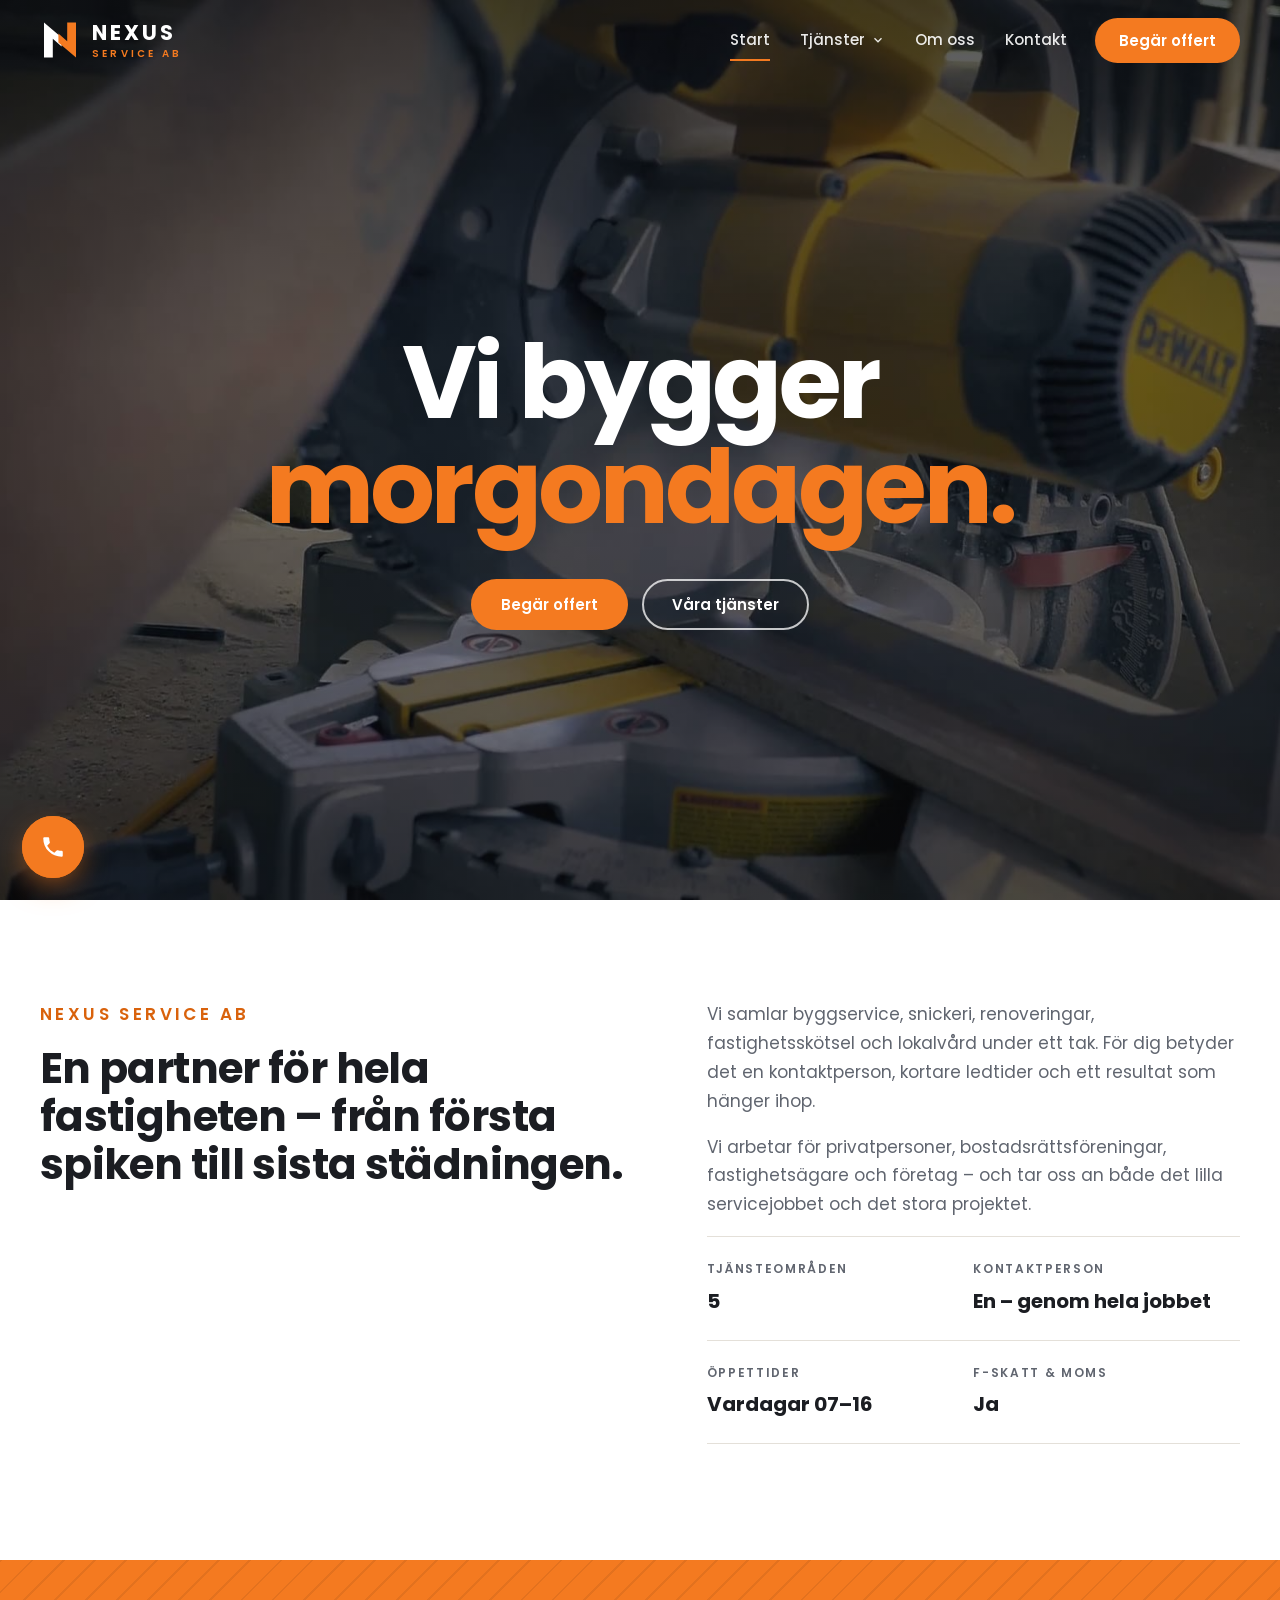
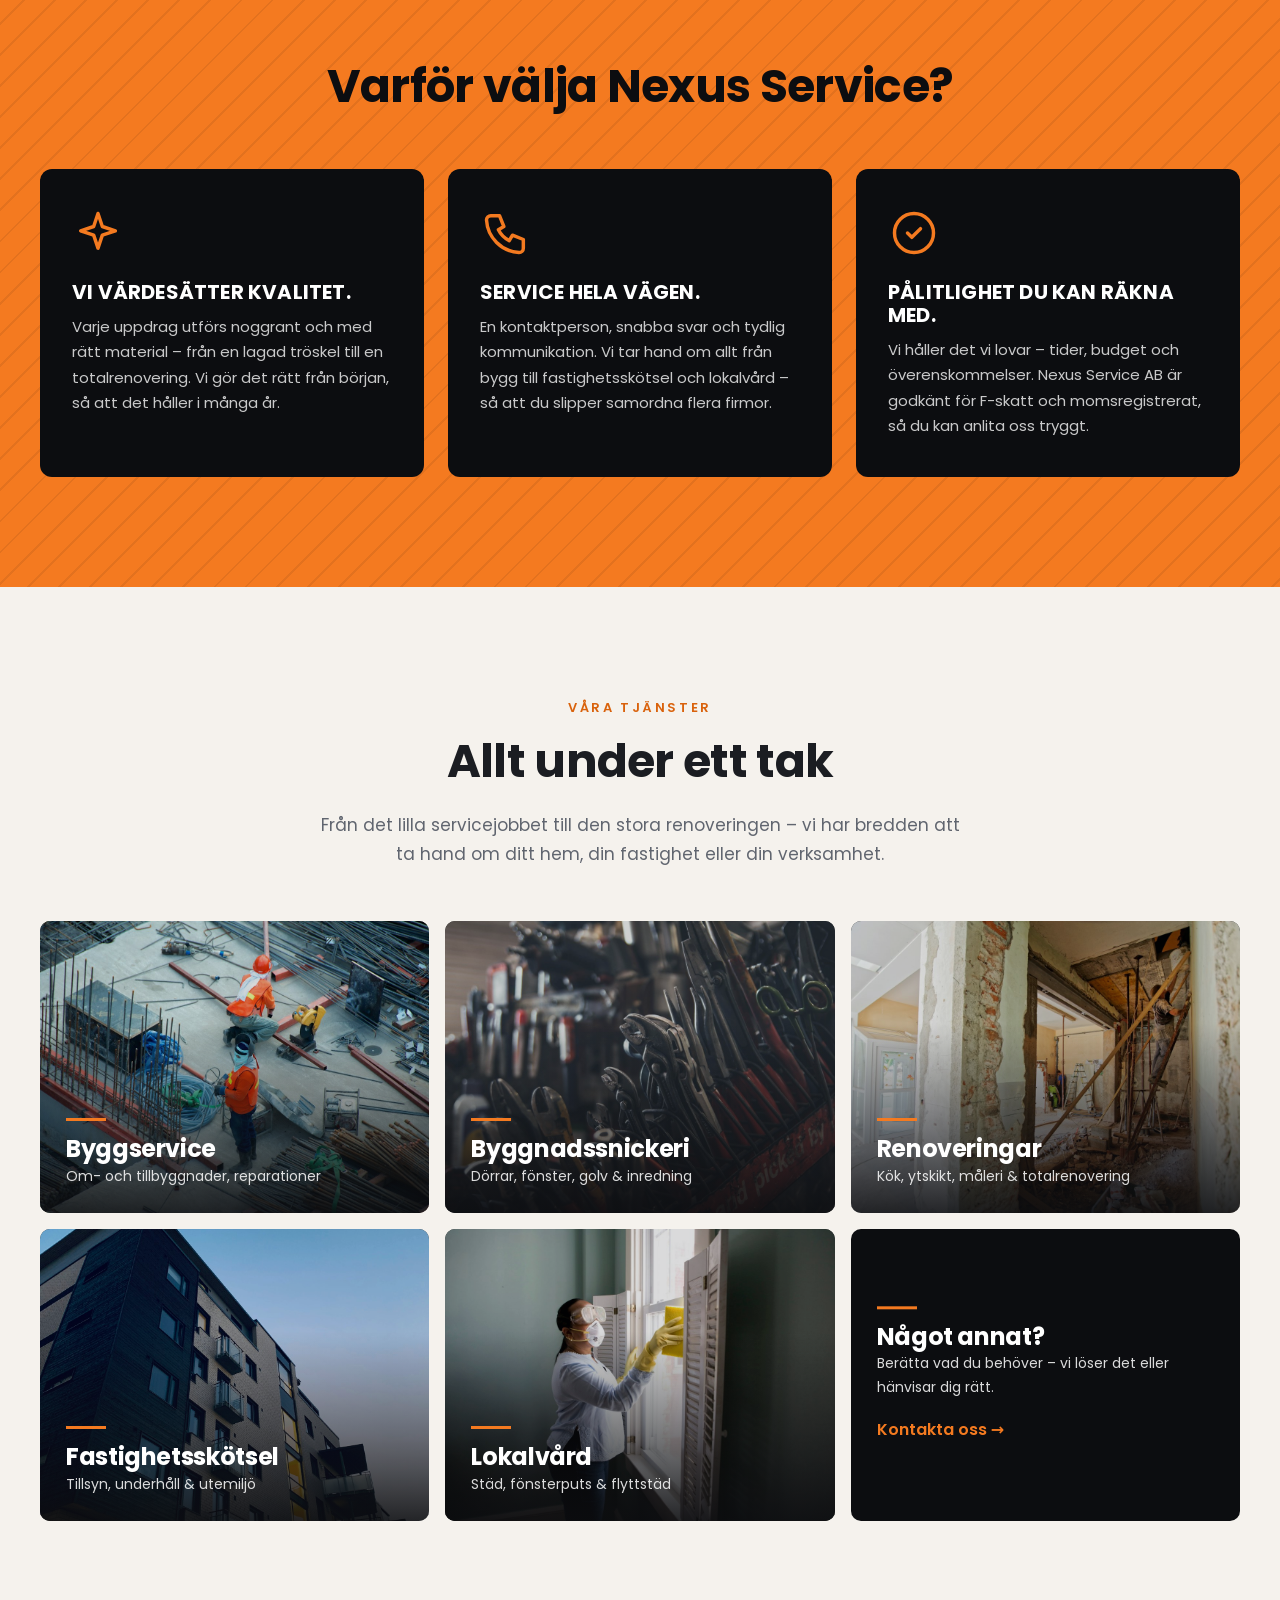
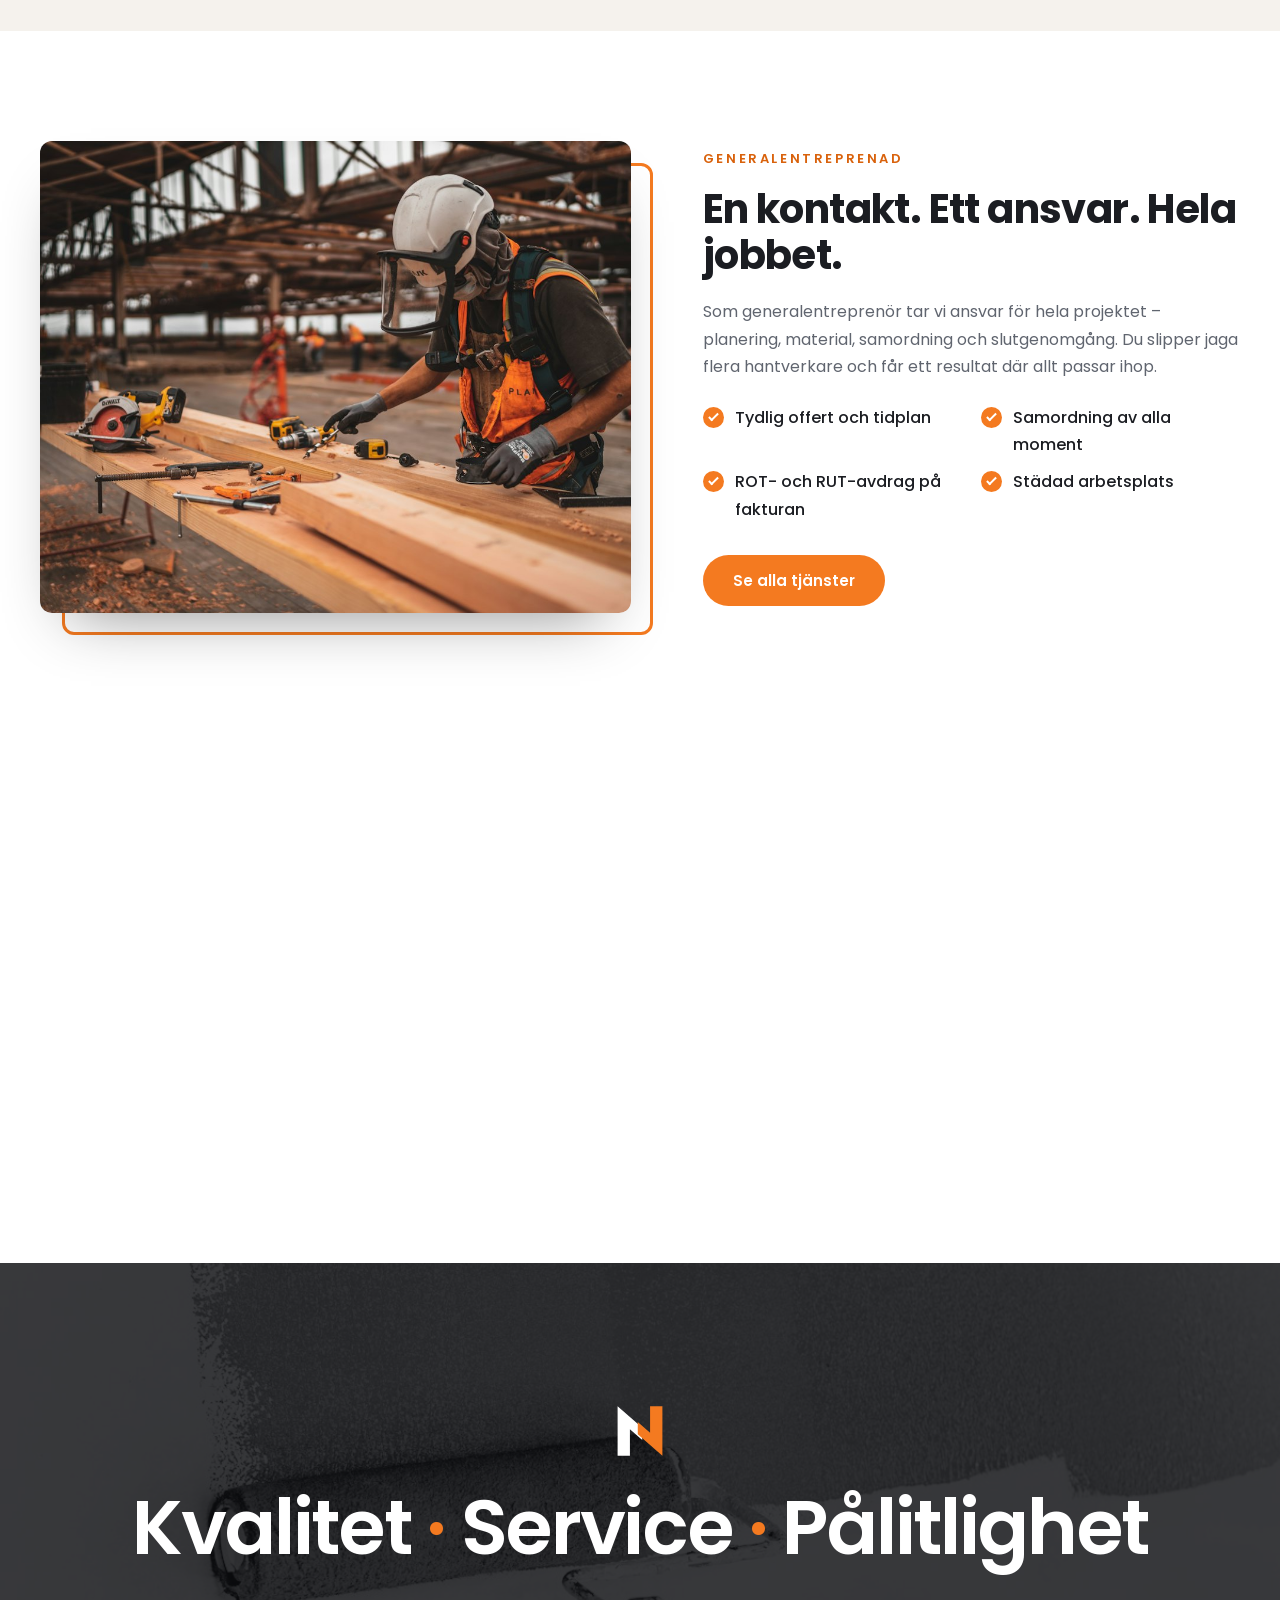
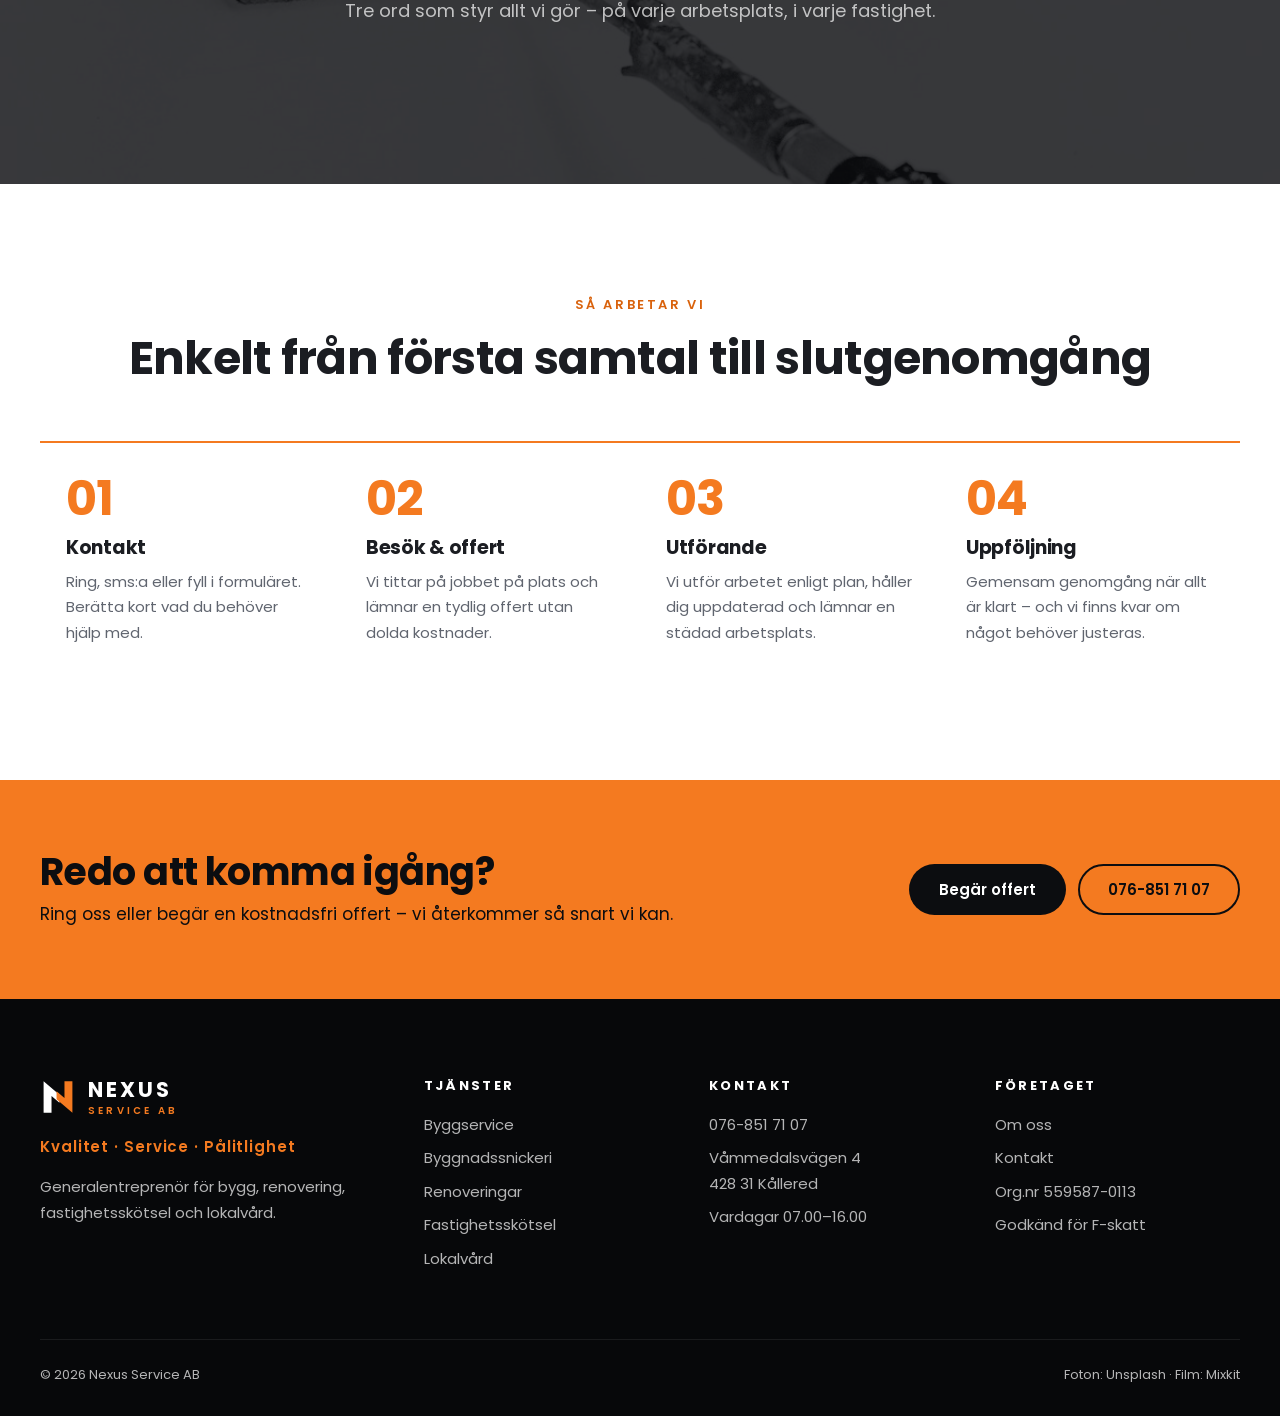
==== commit 186fe3b3: "Förenkla hero och ta bort topbar - Topbaren (öppettider, F-skatt, ROT/RUT, telefon) borttagen på all" ====
--- a/index.html
+++ b/index.html
@@ -24,16 +24,6 @@
 <a class="skip" href="#main">Hoppa till innehåll</a>
 
 <header class="site-header" id="top">
-  <div class="topbar">
-    <div class="wrap">
-      <div class="topbar-info">
-        <span><i class="dot" data-open-dot></i><span data-open-status>Vardagar 07.00–16.00</span></span>
-        <span class="hide-sm">Godkänd för F-skatt</span>
-        <span class="hide-sm">ROT- & RUT-avdrag</span>
-      </div>
-      <a href="tel:+46768517107">076-851 71 07</a>
-    </div>
-  </div>
   <div class="navbar">
     <div class="wrap header-inner">
       <a class="brand" href="index.html" aria-label="Nexus Service AB – till startsidan">
@@ -66,17 +56,13 @@
 <main id="main">
 
 <section class="hero">
-  <video class="hero-video" id="hero-video" autoplay muted loop playsinline preload="metadata" poster="assets/video/hero-poster.jpg" aria-hidden="true"><source src="assets/video/hero-540.mp4" media="(max-width: 760px)" type="video/mp4"><source src="assets/video/hero-1080.mp4" type="video/mp4"></video>
-  <button class="video-toggle" type="button" data-video-toggle aria-controls="hero-video" aria-label="Pausa bakgrundsvideo"><svg class="i-pause" viewBox="0 0 24 24" width="16" height="16" fill="currentColor"><rect x="6" y="5" width="4" height="14"/><rect x="14" y="5" width="4" height="14"/></svg><svg class="i-play" viewBox="0 0 24 24" width="16" height="16" fill="currentColor"><path d="M7 5l12 7-12 7z"/></svg></button>
+  <video class="hero-video" autoplay muted loop playsinline preload="metadata" poster="assets/video/hero-poster.jpg" aria-hidden="true"><source src="assets/video/hero-540.mp4" media="(max-width: 760px)" type="video/mp4"><source src="assets/video/hero-1080.mp4" type="video/mp4"></video>
   <div class="hero-inner wrap">
-    <p class="eyebrow reveal">Generalentreprenör · Godkänd för F-skatt</p>
-    <h1 class="reveal">Vi bygger, renoverar och sköter din <span>fastighet.</span></h1>
-    <p class="lead reveal">Byggservice, snickeri, renoveringar, fastighetsskötsel och lokalvård – en kontakt för hela jobbet.</p>
+    <h1 class="reveal">Vi bygger <span>morgondagen.</span></h1>
     <div class="hero-cta reveal">
-      <a class="btn btn-solid" href="kontakt.html#offert">Begär kostnadsfri offert</a>
-      <a class="btn btn-ghost" href="tel:+46768517107">Ring 076-851 71 07</a>
-    </div>
-    <nav class="hero-services reveal" aria-label="Våra tjänster"><a href="byggservice.html"><span>01</span><strong>Byggservice</strong></a><a href="snickeri.html"><span>02</span><strong>Byggnadssnickeri</strong></a><a href="renoveringar.html"><span>03</span><strong>Renoveringar</strong></a><a href="fastighetsskotsel.html"><span>04</span><strong>Fastighetsskötsel</strong></a><a href="lokalvard.html"><span>05</span><strong>Lokalvård</strong></a></nav>
+      <a class="btn btn-solid" href="kontakt.html#offert">Begär offert</a>
+      <a class="btn btn-ghost" href="tjanster.html">Våra tjänster</a>
+    </div>
   </div>
 </section>
 
--- a/assets/css/style.css
+++ b/assets/css/style.css
@@ -18,7 +18,7 @@
 }
 
 *, *::before, *::after { box-sizing: border-box; }
-html { scroll-behavior: smooth; scroll-padding-top: 120px; }
+html { scroll-behavior: smooth; scroll-padding-top: 90px; }
 body {
   margin: 0;
   font-family: var(--font);
@@ -65,19 +65,8 @@
 .text-link { color: var(--orange-deep); font-weight: 600; text-decoration: none; }
 .text-link:hover { text-decoration: underline; }
 
-/* ---------- Topbar ---------- */
-.topbar { background: #07080a; color: rgba(255,255,255,.75); font-size: 13px; }
-.topbar .wrap { display: flex; justify-content: space-between; align-items: center; height: 38px; gap: 20px; }
-.topbar-info { display: flex; gap: 22px; }
-.topbar-info span { display: inline-flex; align-items: center; gap: 7px; }
-.topbar a { color: #fff; font-weight: 600; text-decoration: none; }
-.topbar a:hover { color: var(--orange); }
-.dot { width: 8px; height: 8px; border-radius: 50%; background: #3ccf6e; display: inline-block; }
-.dot.closed { background: #8a9099; }
-
 /* ---------- Header ---------- */
 .site-header { position: fixed; inset: 0 0 auto; z-index: 50; transition: transform .35s var(--ease); }
-.site-header.scrolled { transform: translateY(-38px); }
 .navbar { transition: background .35s var(--ease), box-shadow .35s var(--ease); position: relative; }
 .site-header.scrolled .navbar, .site-header.solid .navbar { background: rgba(12,13,16,.96); backdrop-filter: blur(10px); }
 .site-header.scrolled .navbar::after, .site-header.solid .navbar::after { content: ""; position: absolute; left: 0; right: 0; bottom: 0; height: 3px; background: var(--orange); }
@@ -116,19 +105,19 @@
 .mobile-nav { display: none; }
 
 /* ---------- Hero (startsida, video) ---------- */
-.hero { position: relative; min-height: 100vh; min-height: 100svh; display: flex; align-items: flex-end; color: #fff; overflow: hidden; background: var(--ink); }
+.hero { position: relative; min-height: 100vh; min-height: 100svh; display: flex; align-items: center; text-align: center; color: #fff; overflow: hidden; background: var(--ink); }
 .hero-video, .page-hero-video { position: absolute; inset: 0; width: 100%; height: 100%; object-fit: cover; }
 .hero::after {
   content: ""; position: absolute; inset: 0;
   background:
-    linear-gradient(180deg, rgba(12,13,16,.7) 0%, rgba(12,13,16,.15) 35%, rgba(12,13,16,.55) 70%, rgba(12,13,16,.95) 100%),
-    linear-gradient(90deg, rgba(12,13,16,.75) 0%, rgba(12,13,16,.2) 65%);
-}
-.hero-inner { position: relative; z-index: 1; padding: 200px 0 0; }
-.hero h1 { font-size: clamp(40px, 6.4vw, 88px); line-height: 1.02; letter-spacing: -.03em; max-width: 900px; margin-bottom: 24px; }
+    linear-gradient(180deg, rgba(12,13,16,.7) 0%, rgba(12,13,16,.45) 40%, rgba(12,13,16,.6) 100%);
+}
+.hero-inner { position: relative; z-index: 1; padding: 120px 0 60px; }
+.hero h1 { font-size: clamp(44px, 8vw, 112px); line-height: 1.02; letter-spacing: -.035em; max-width: 1000px; margin: 0 auto 40px; }
 .hero h1 span { color: var(--orange); }
 .hero .lead { font-size: clamp(16px, 1.5vw, 20px); max-width: 600px; color: rgba(255,255,255,.88); margin-bottom: 34px; }
 .hero-cta { display: flex; gap: 14px; flex-wrap: wrap; }
+.hero .hero-cta { justify-content: center; }
 .hero-services {
   position: relative; z-index: 1; margin-top: 70px; display: grid; grid-template-columns: repeat(5, 1fr);
   border-top: 1px solid var(--line);
@@ -391,10 +380,9 @@
 }
 @media (max-width: 760px) {
   body { font-size: 15px; }
-  .topbar-info span.hide-sm { display: none; }
   .header-inner { height: 68px; }
-  html { scroll-padding-top: 110px; }
-  .hero-inner { padding-top: 150px; }
+  html { scroll-padding-top: 76px; }
+  .hero-inner { padding-top: 100px; }
   .hero-services { grid-template-columns: 1fr 1fr; margin-top: 44px; }
   .hero-services a { padding: 16px 12px 18px 0 !important; border-right: 0; border-bottom: 1px solid var(--line); }
   .hero-services a:last-child { display: none; }
@@ -415,6 +403,5 @@
   .footer-bottom { flex-direction: column; }
   .fab-call { width: 54px; height: 54px; left: 16px; bottom: 16px; }
   .video-toggle { right: 14px; bottom: 14px; width: 38px; height: 38px; }
-  .hero .video-toggle { top: 122px; bottom: auto; }
   .page-hero-inner { padding: 150px 0 50px; }
 }
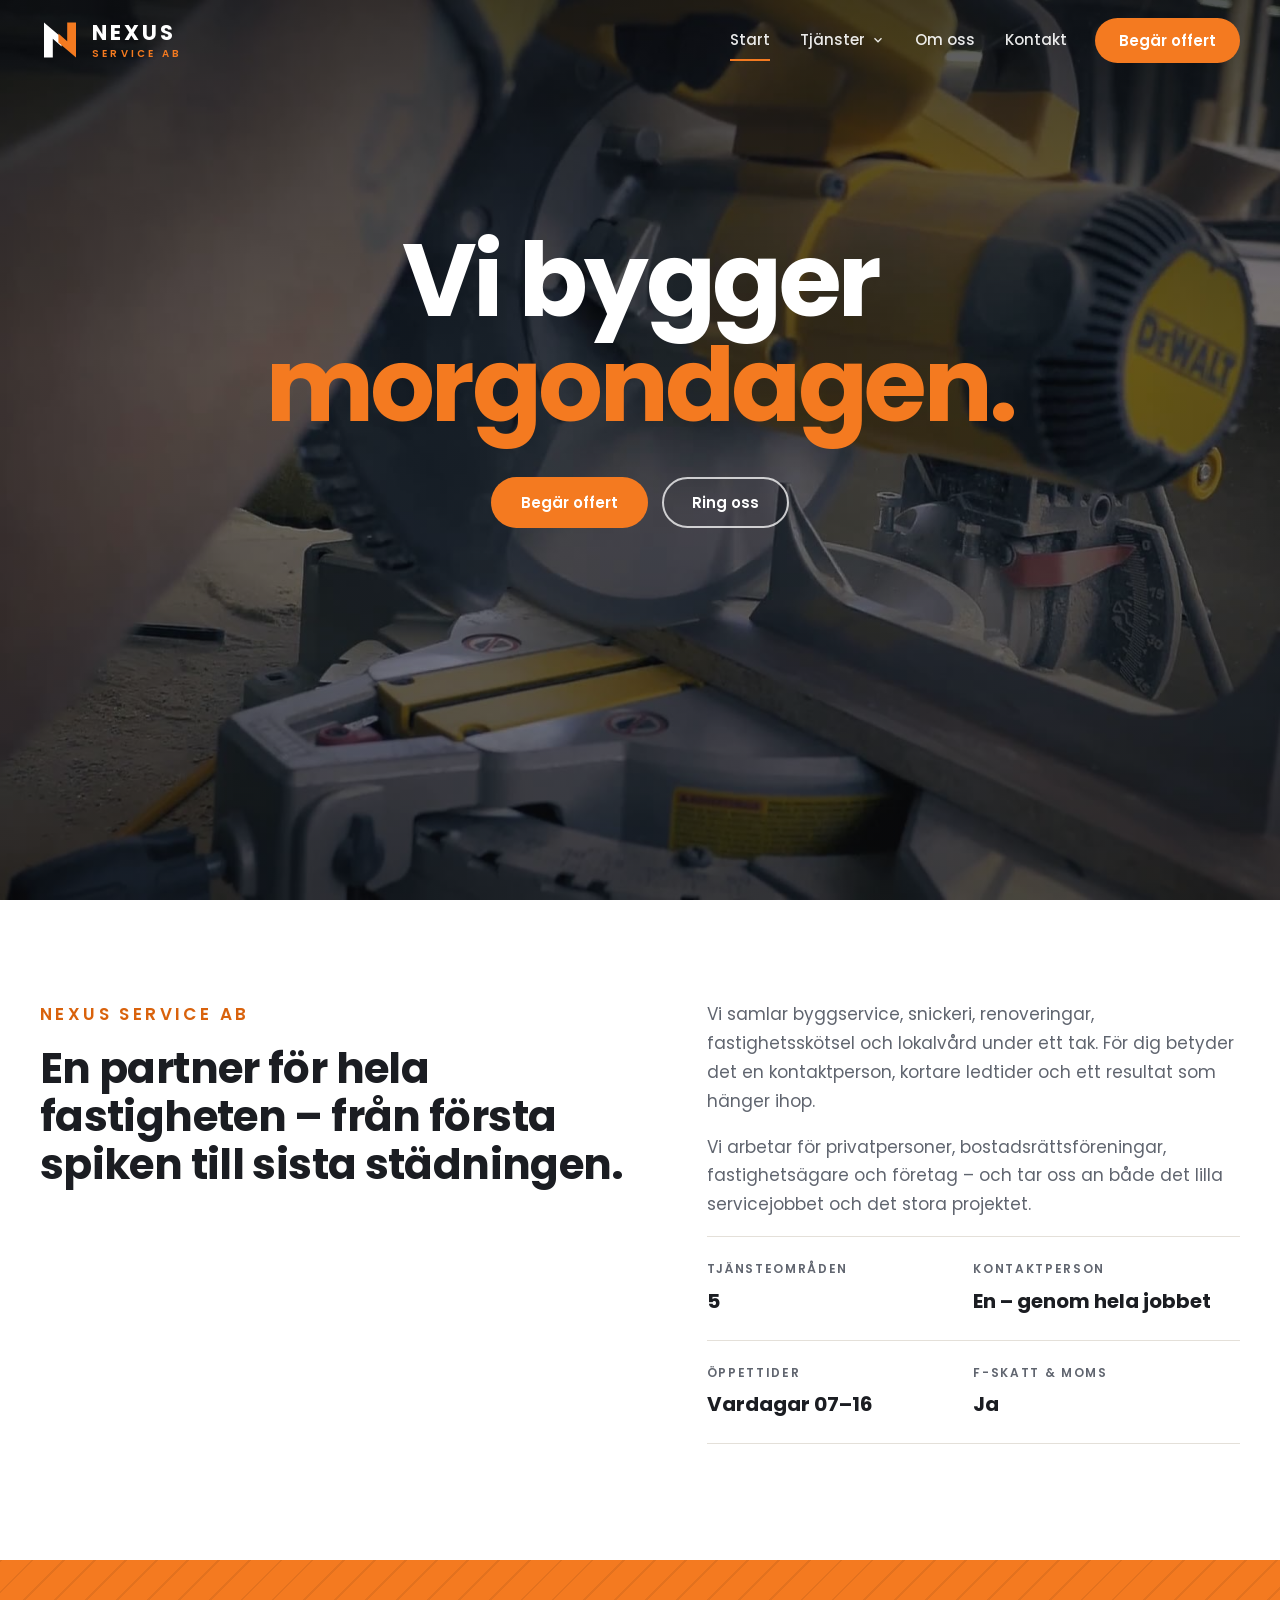
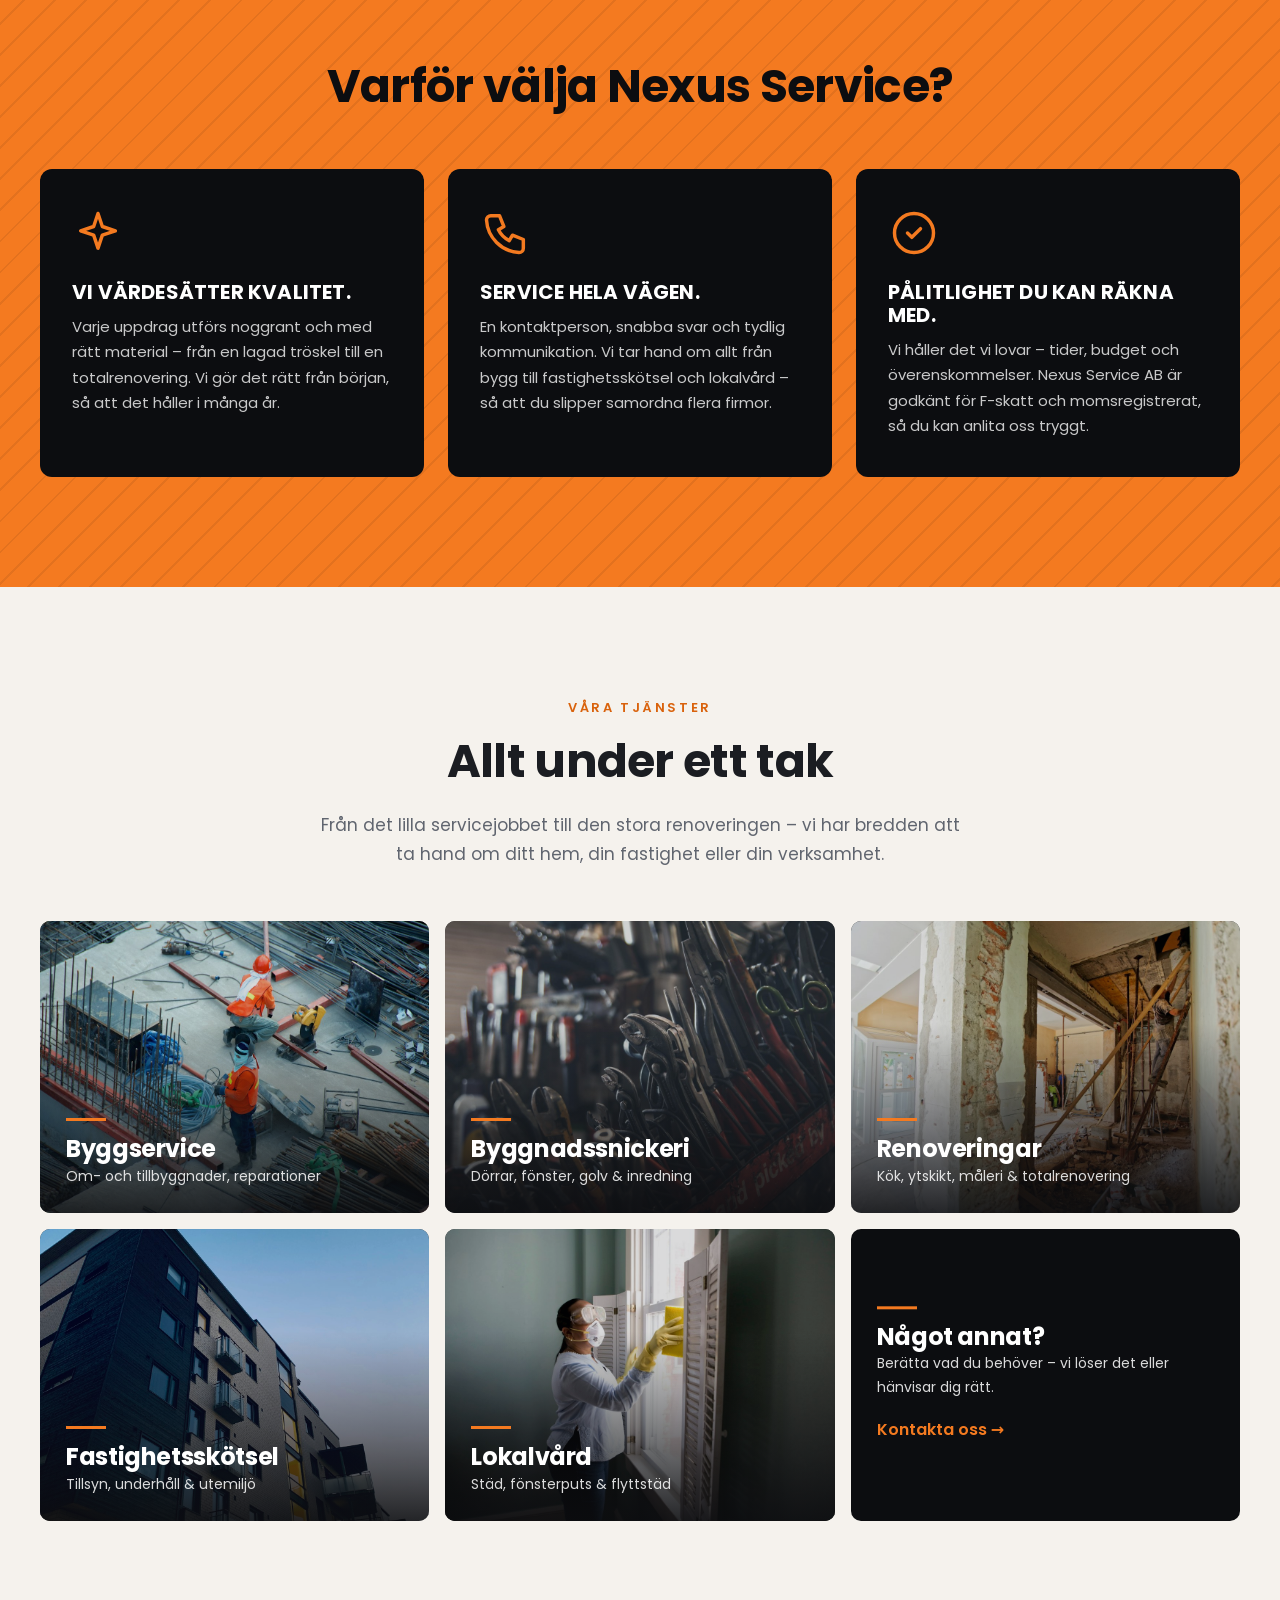
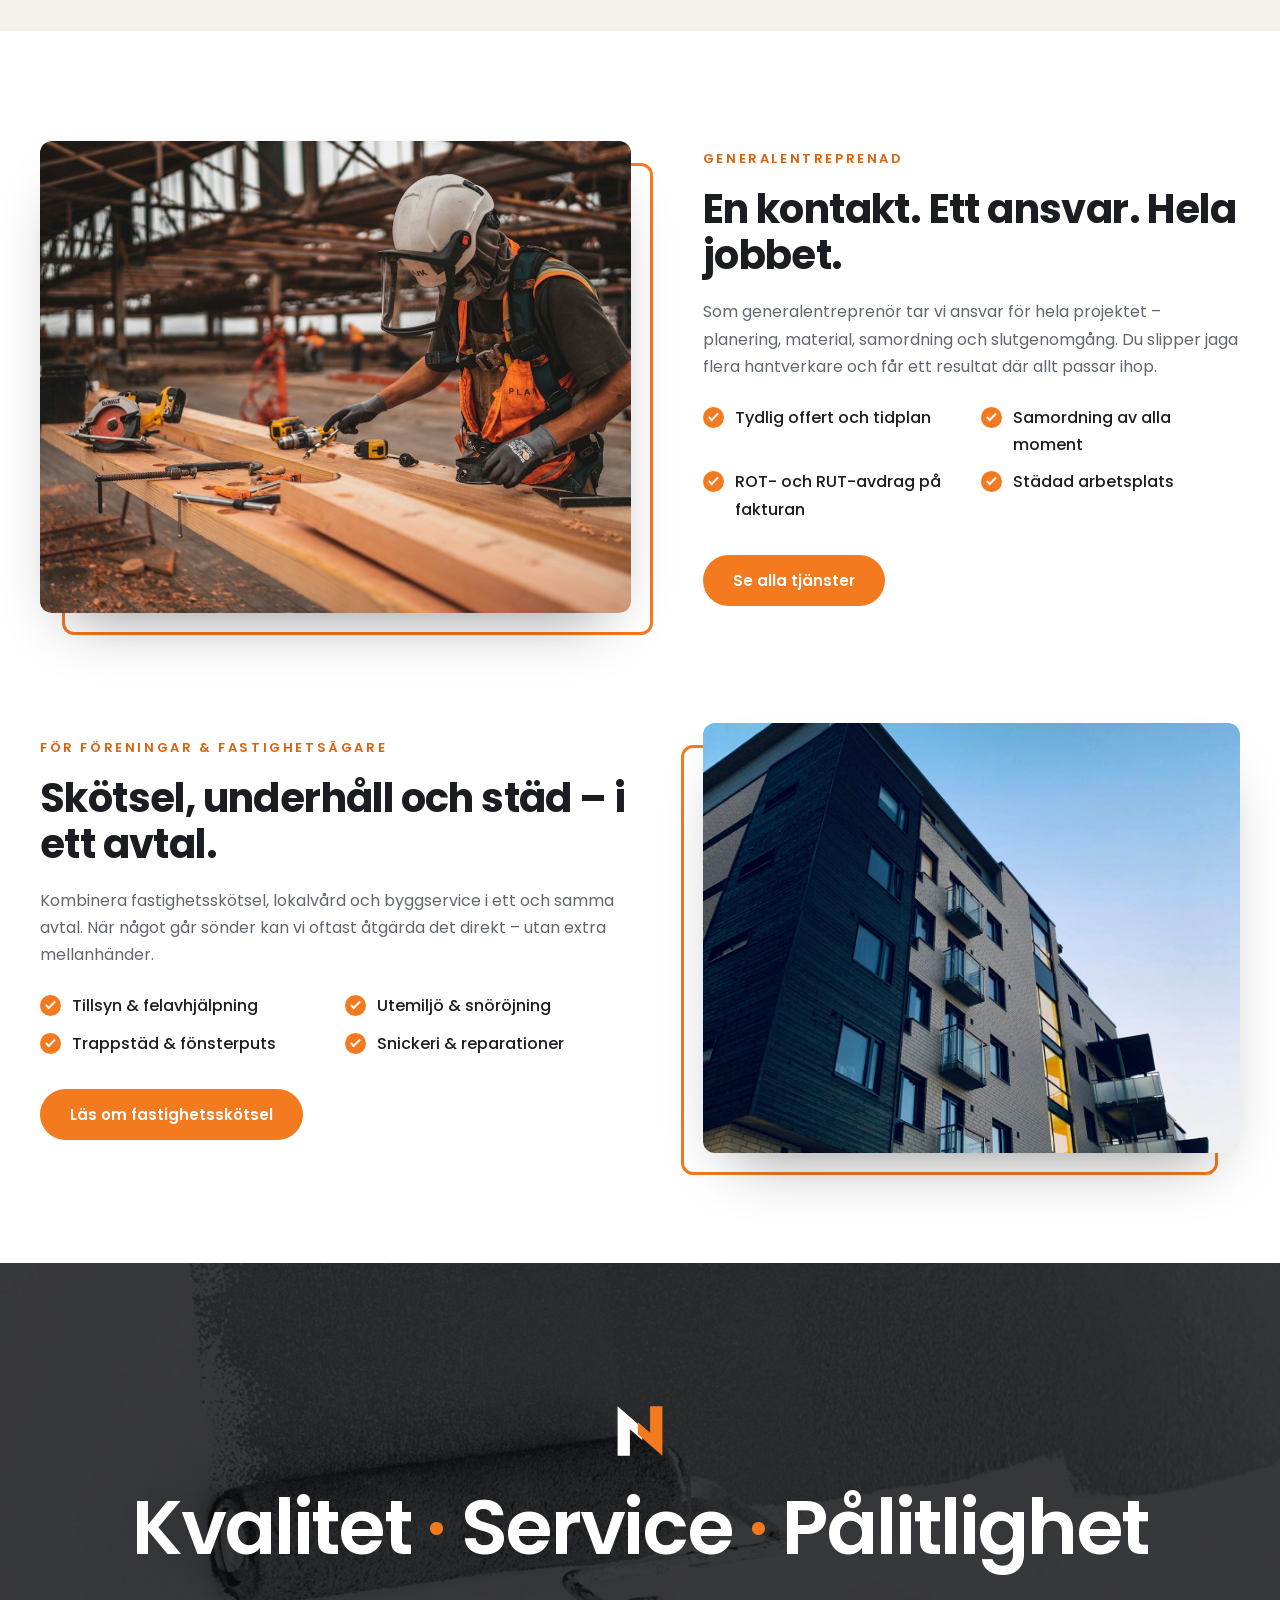
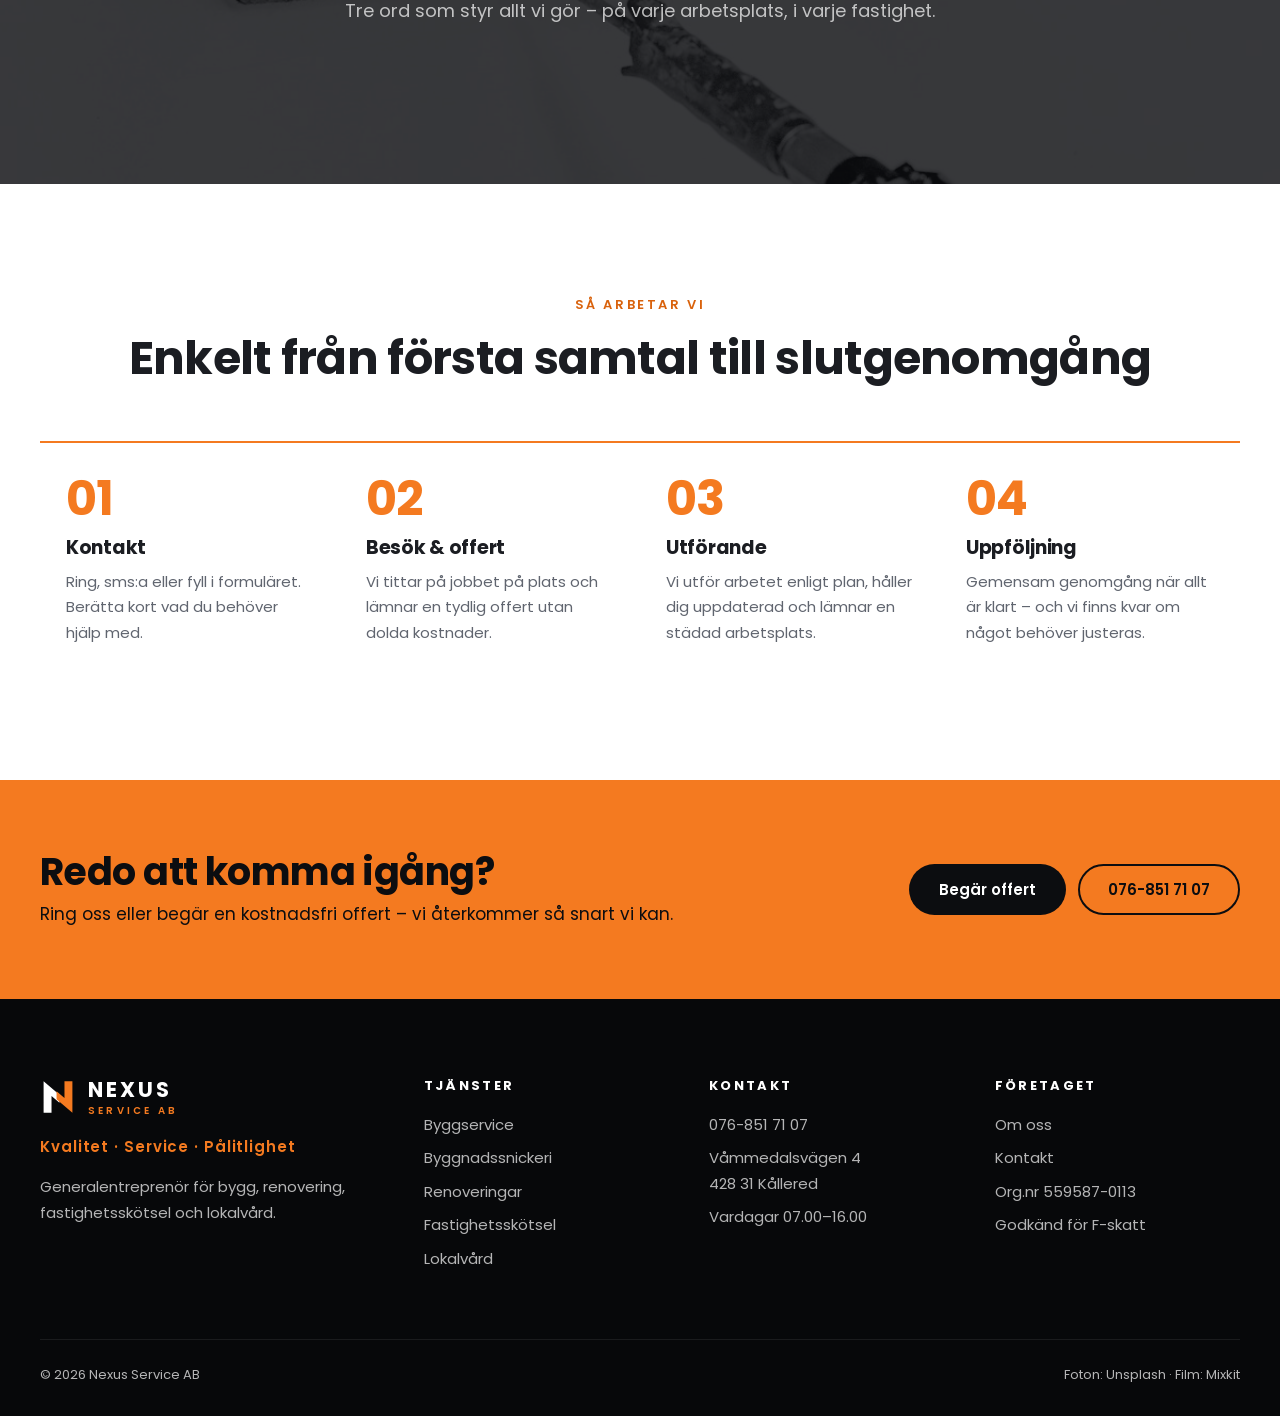
==== commit cb111635: "Höj herotexten, knappar Begär offert/Ring oss, ta bort ringknappen Co-Authored-By: Claude Opus 5.5 <" ====
--- a/index.html
+++ b/index.html
@@ -61,7 +61,7 @@
     <h1 class="reveal">Vi bygger <span>morgondagen.</span></h1>
     <div class="hero-cta reveal">
       <a class="btn btn-solid" href="kontakt.html#offert">Begär offert</a>
-      <a class="btn btn-ghost" href="tjanster.html">Våra tjänster</a>
+      <a class="btn btn-ghost" href="tel:+46768517107">Ring oss</a>
     </div>
   </div>
 </section>
@@ -247,8 +247,6 @@
   </div>
 </footer>
 
-<a class="fab-call" href="tel:+46768517107" aria-label="Ring Nexus Service AB"><svg viewBox="0 0 24 24" width="26" height="26" fill="currentColor"><path d="M6.6 10.8a15.1 15.1 0 006.6 6.6l2.2-2.2a1 1 0 011-.25 11.4 11.4 0 003.6.57 1 1 0 011 1V20a1 1 0 01-1 1A17 17 0 013 4a1 1 0 011-1h3.5a1 1 0 011 1c0 1.25.2 2.45.57 3.57a1 1 0 01-.25 1z"/></svg></a>
-
 <script src="assets/js/main.js" defer></script>
 </body>
 </html>
--- a/assets/css/style.css
+++ b/assets/css/style.css
@@ -112,7 +112,7 @@
   background:
     linear-gradient(180deg, rgba(12,13,16,.7) 0%, rgba(12,13,16,.45) 40%, rgba(12,13,16,.6) 100%);
 }
-.hero-inner { position: relative; z-index: 1; padding: 120px 0 60px; }
+.hero-inner { position: relative; z-index: 1; padding: 90px 0 26vh; }
 .hero h1 { font-size: clamp(44px, 8vw, 112px); line-height: 1.02; letter-spacing: -.035em; max-width: 1000px; margin: 0 auto 40px; }
 .hero h1 span { color: var(--orange); }
 .hero .lead { font-size: clamp(16px, 1.5vw, 20px); max-width: 600px; color: rgba(255,255,255,.88); margin-bottom: 34px; }
@@ -336,16 +336,6 @@
 .footer-motto { color: var(--orange); font-weight: 600; letter-spacing: .06em; }
 .footer-bottom { display: flex; justify-content: space-between; gap: 20px; margin-top: 60px; padding-top: 24px; border-top: 1px solid rgba(255,255,255,.08); font-size: 13px; }
 
-/* ---------- Flytande ringknapp ---------- */
-.fab-call {
-  position: fixed; left: 22px; bottom: 22px; z-index: 60; width: 62px; height: 62px; border-radius: 50%;
-  background: var(--orange); color: #fff; display: grid; place-items: center;
-  box-shadow: 0 10px 30px -6px rgba(244,122,32,.7); transition: transform .25s var(--ease);
-}
-.fab-call:hover { transform: scale(1.08) rotate(-8deg); }
-.fab-call::before { content: ""; position: absolute; inset: 0; border-radius: 50%; border: 2px solid var(--orange); animation: ring 2.4s infinite; }
-@keyframes ring { 0% { transform: scale(1); opacity: .8; } 100% { transform: scale(1.6); opacity: 0; } }
-
 /* ---------- Scroll-animationer ---------- */
 .reveal { opacity: 0; transform: translateY(26px); transition: opacity .9s var(--ease), transform .9s var(--ease); }
 .reveal.in { opacity: 1; transform: none; }
@@ -382,7 +372,7 @@
   body { font-size: 15px; }
   .header-inner { height: 68px; }
   html { scroll-padding-top: 76px; }
-  .hero-inner { padding-top: 100px; }
+  .hero-inner { padding: 80px 0 22vh; }
   .hero-services { grid-template-columns: 1fr 1fr; margin-top: 44px; }
   .hero-services a { padding: 16px 12px 18px 0 !important; border-right: 0; border-bottom: 1px solid var(--line); }
   .hero-services a:last-child { display: none; }
@@ -401,7 +391,6 @@
   .notice { flex-direction: column; padding: 28px 24px; }
   .footer-grid { grid-template-columns: 1fr; }
   .footer-bottom { flex-direction: column; }
-  .fab-call { width: 54px; height: 54px; left: 16px; bottom: 16px; }
   .video-toggle { right: 14px; bottom: 14px; width: 38px; height: 38px; }
   .page-hero-inner { padding: 150px 0 50px; }
 }
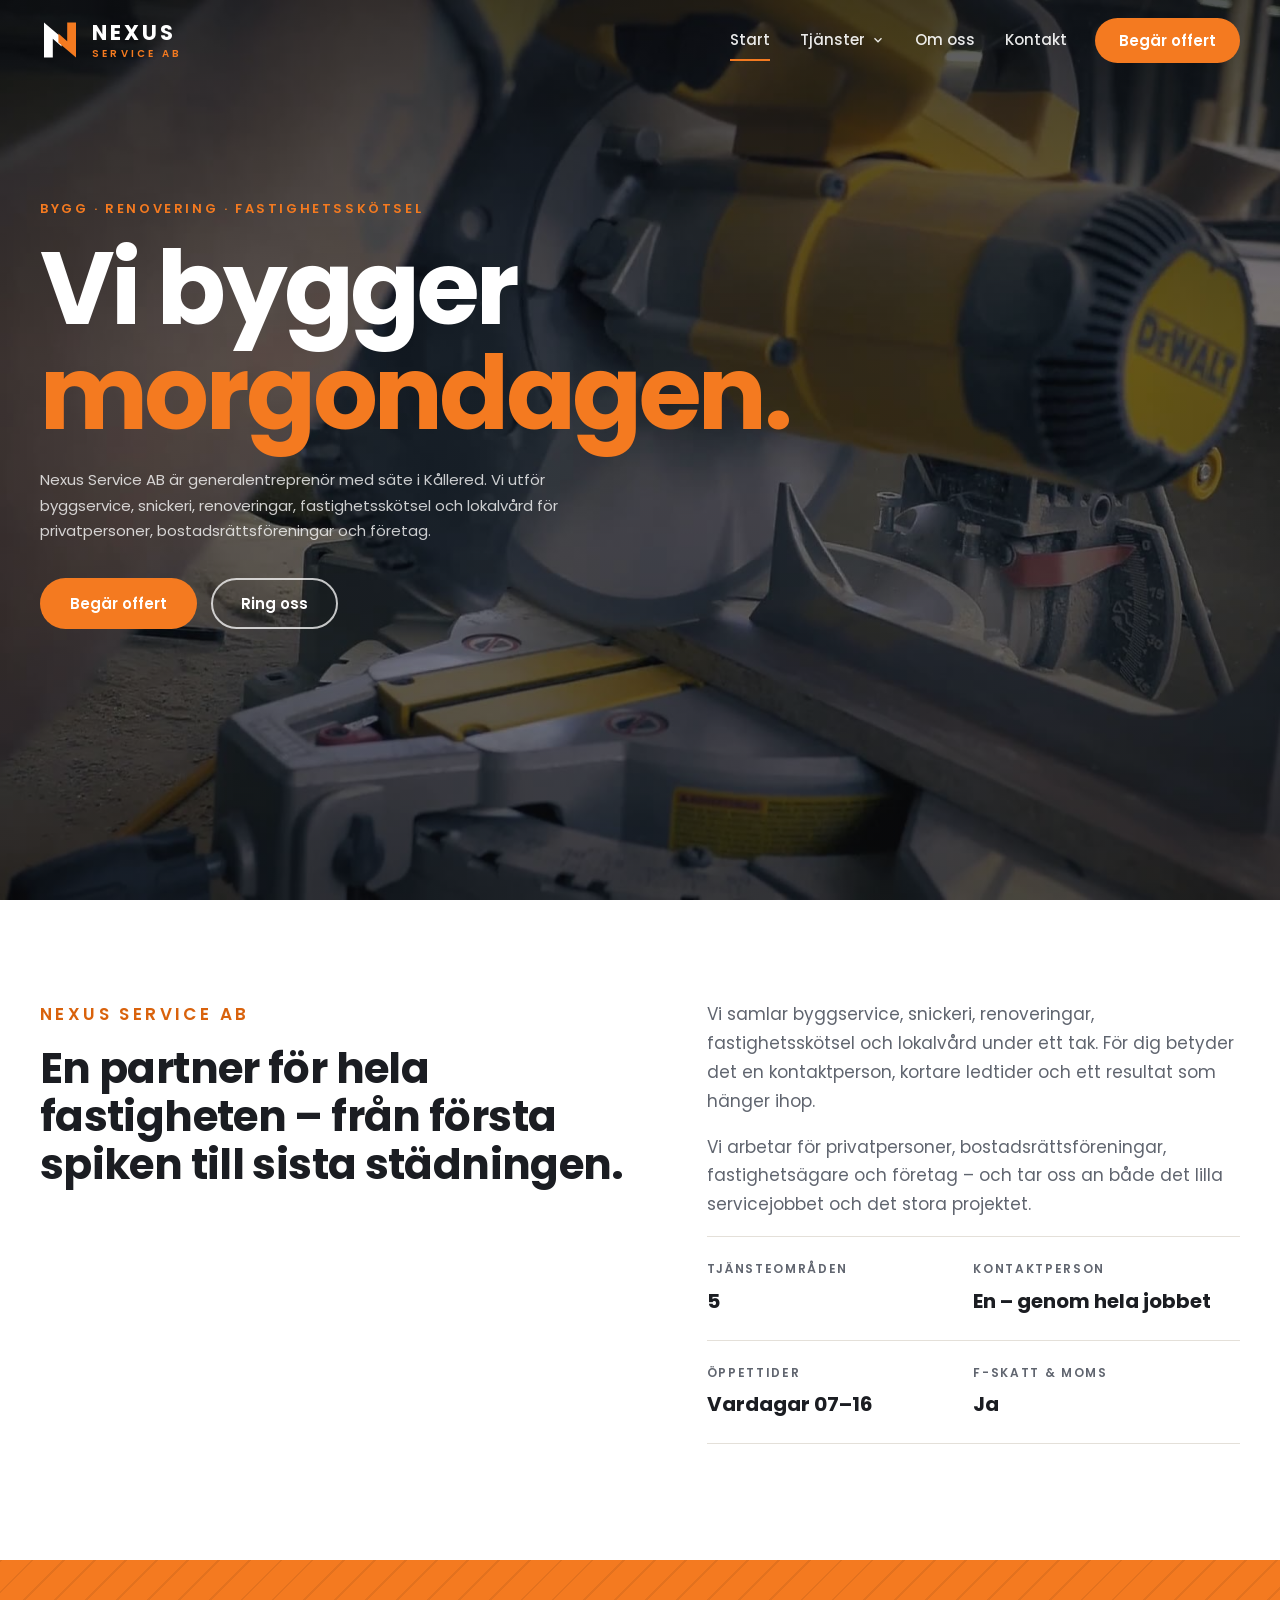
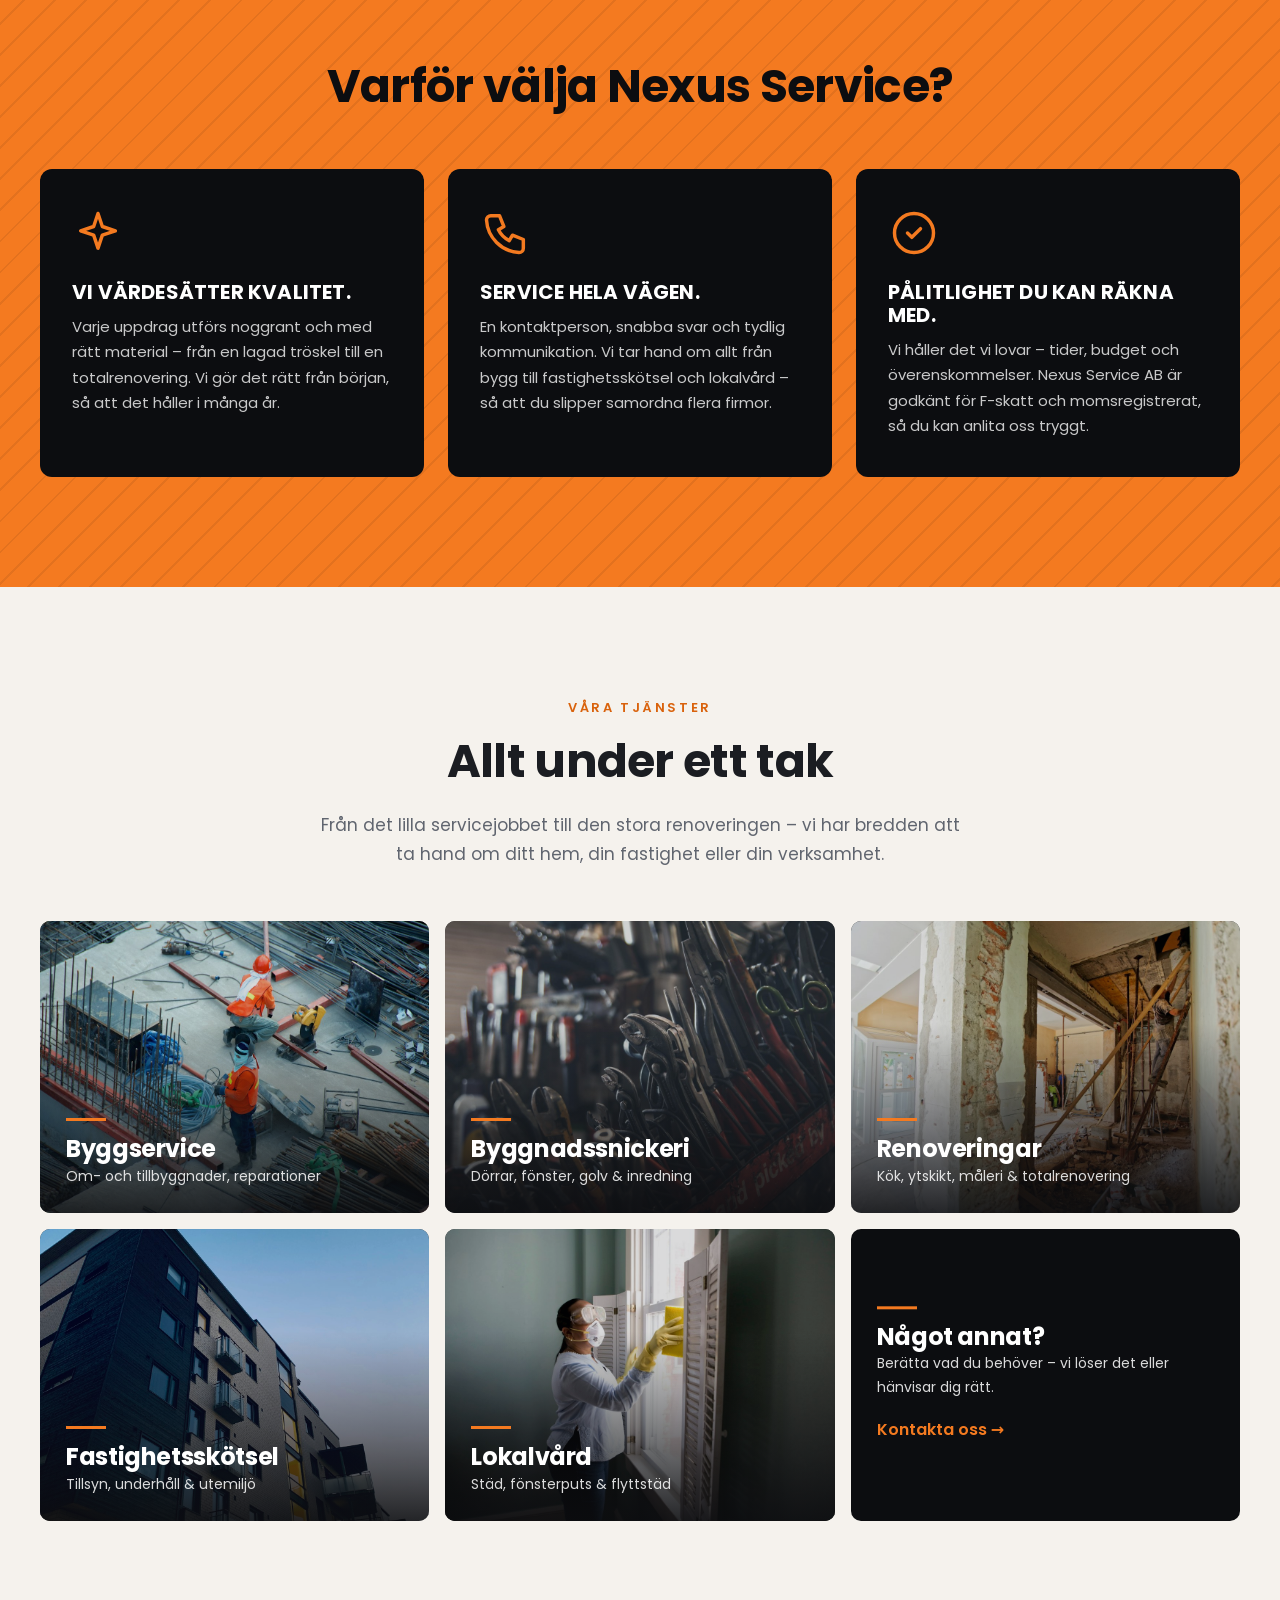
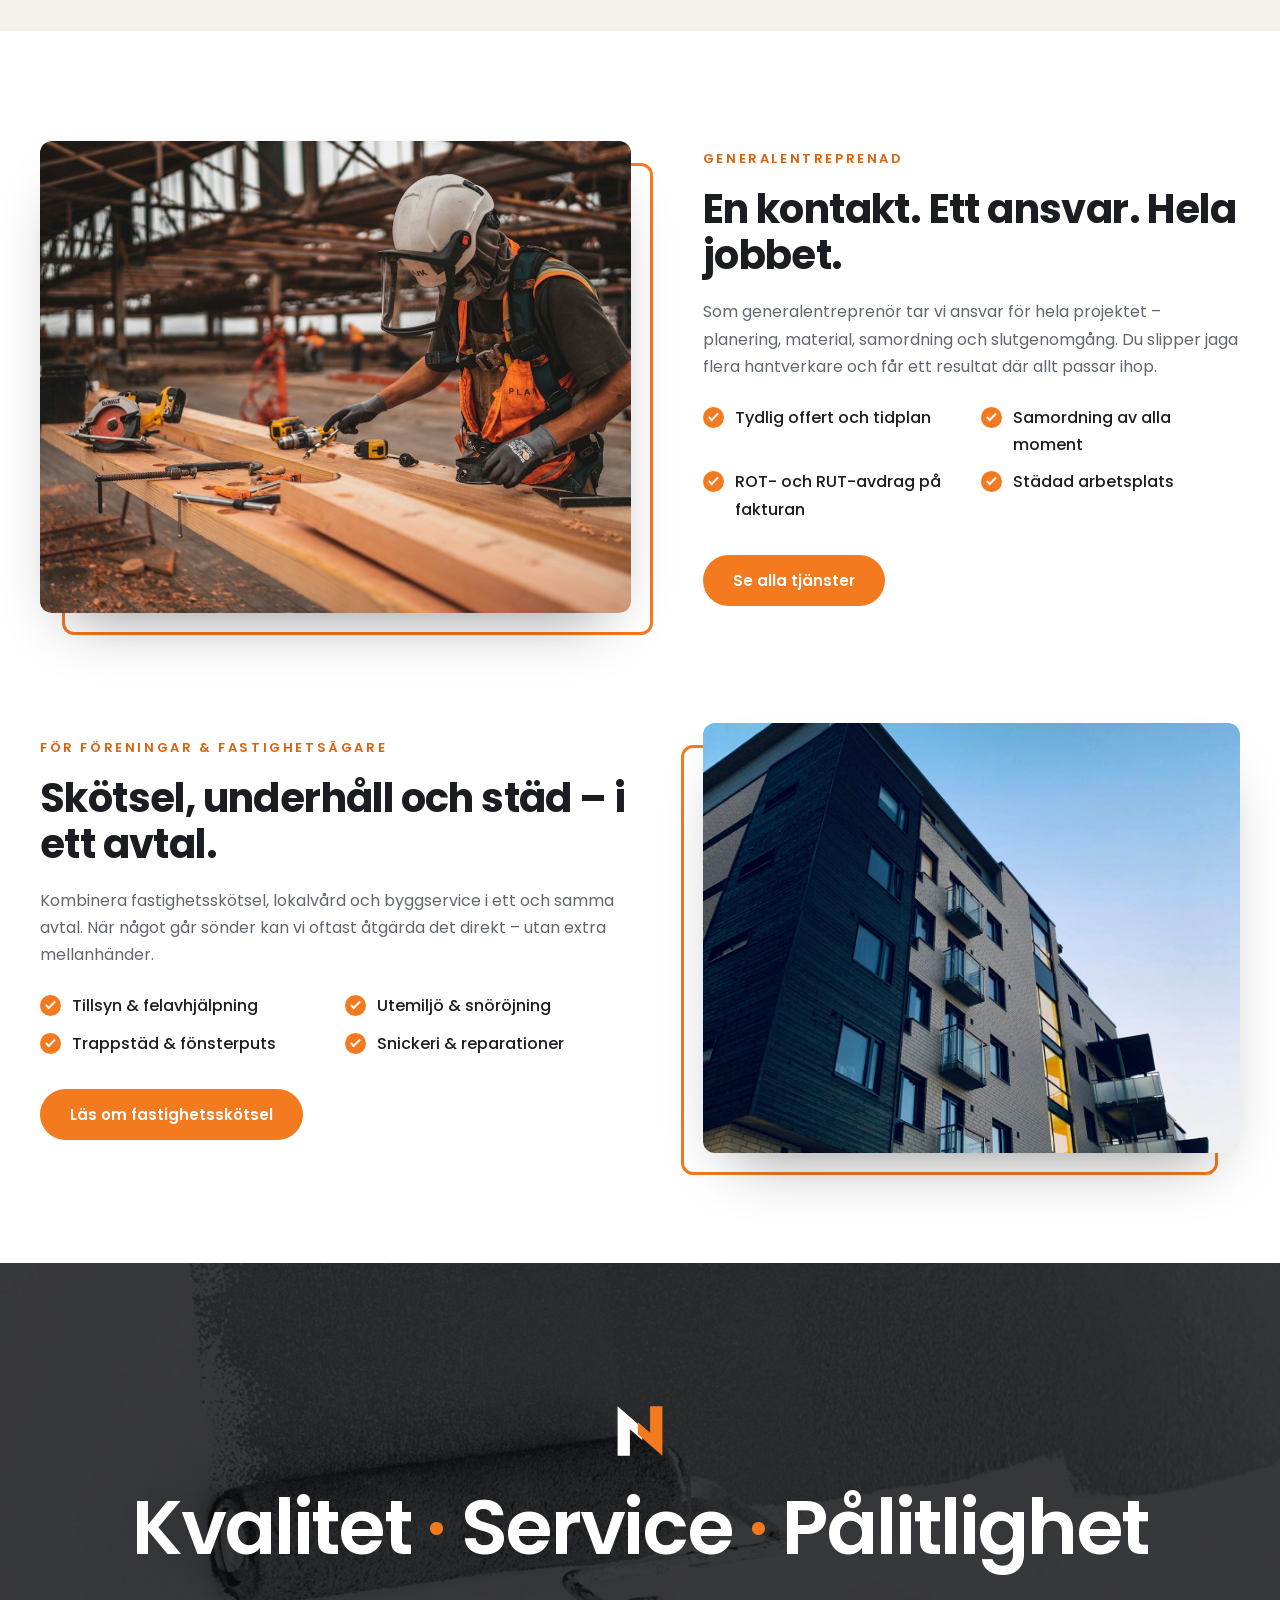
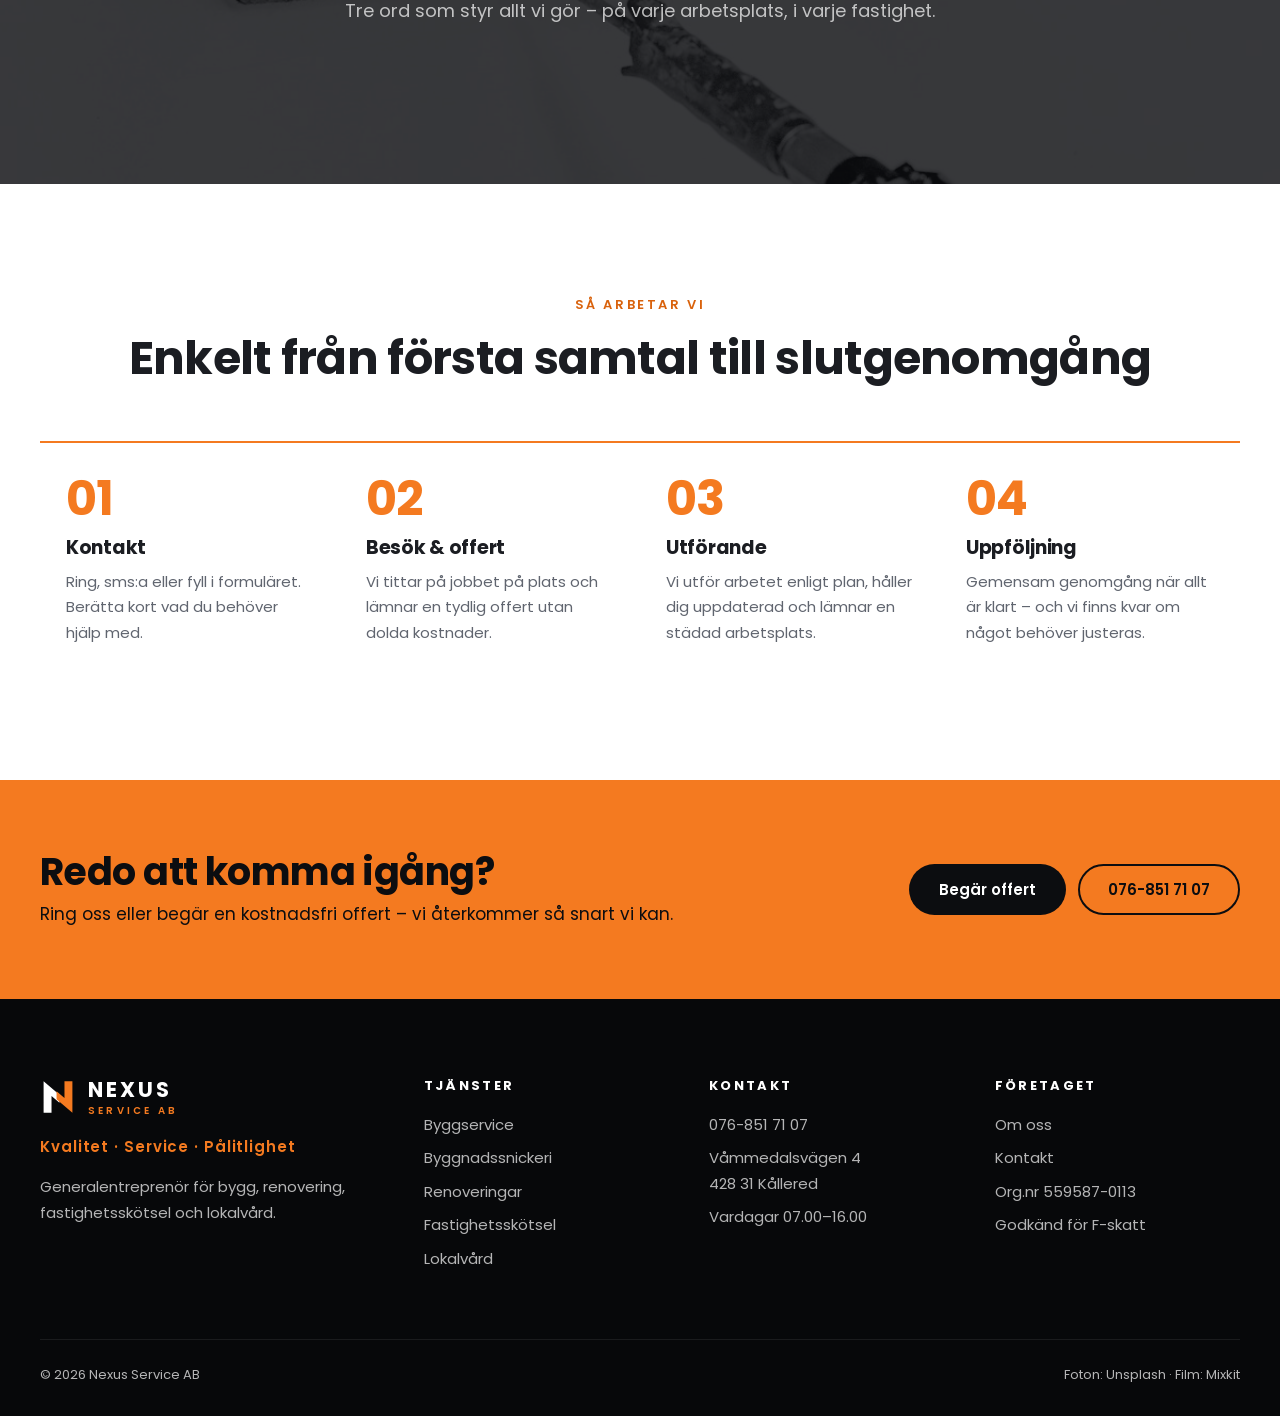
==== commit eb1b0f11: "Lägg till överrad och SEO-text i heron Co-Authored-By: Claude Opus 5.5 <noreply@anthropic.com> Claud" ====
--- a/index.html
+++ b/index.html
@@ -58,7 +58,9 @@
 <section class="hero">
   <video class="hero-video" autoplay muted loop playsinline preload="metadata" poster="assets/video/hero-poster.jpg" aria-hidden="true"><source src="assets/video/hero-540.mp4" media="(max-width: 760px)" type="video/mp4"><source src="assets/video/hero-1080.mp4" type="video/mp4"></video>
   <div class="hero-inner wrap">
+    <p class="eyebrow reveal">Bygg · Renovering · Fastighetsskötsel</p>
     <h1 class="reveal">Vi bygger <span>morgondagen.</span></h1>
+    <p class="hero-seo reveal">Nexus Service AB är generalentreprenör med säte i Kållered. Vi utför byggservice, snickeri, renoveringar, fastighetsskötsel och lokalvård för privatpersoner, bostadsrättsföreningar och företag.</p>
     <div class="hero-cta reveal">
       <a class="btn btn-solid" href="kontakt.html#offert">Begär offert</a>
       <a class="btn btn-ghost" href="tel:+46768517107">Ring oss</a>
--- a/assets/css/style.css
+++ b/assets/css/style.css
@@ -105,19 +105,19 @@
 .mobile-nav { display: none; }
 
 /* ---------- Hero (startsida, video) ---------- */
-.hero { position: relative; min-height: 100vh; min-height: 100svh; display: flex; align-items: center; text-align: center; color: #fff; overflow: hidden; background: var(--ink); }
+.hero { position: relative; min-height: 100vh; min-height: 100svh; display: flex; align-items: flex-start; text-align: left; color: #fff; overflow: hidden; background: var(--ink); }
 .hero-video, .page-hero-video { position: absolute; inset: 0; width: 100%; height: 100%; object-fit: cover; }
 .hero::after {
   content: ""; position: absolute; inset: 0;
   background:
     linear-gradient(180deg, rgba(12,13,16,.7) 0%, rgba(12,13,16,.45) 40%, rgba(12,13,16,.6) 100%);
 }
-.hero-inner { position: relative; z-index: 1; padding: 90px 0 26vh; }
-.hero h1 { font-size: clamp(44px, 8vw, 112px); line-height: 1.02; letter-spacing: -.035em; max-width: 1000px; margin: 0 auto 40px; }
+.hero-inner { position: relative; z-index: 1; padding: 22vh 0 60px; }
+.hero h1 { font-size: clamp(44px, 8vw, 112px); line-height: 1.02; letter-spacing: -.035em; max-width: 1000px; margin: 0 0 22px; }
+.hero-seo { max-width: 560px; font-size: 15px; line-height: 1.7; color: rgba(255,255,255,.78); margin: 0 0 34px; }
 .hero h1 span { color: var(--orange); }
 .hero .lead { font-size: clamp(16px, 1.5vw, 20px); max-width: 600px; color: rgba(255,255,255,.88); margin-bottom: 34px; }
 .hero-cta { display: flex; gap: 14px; flex-wrap: wrap; }
-.hero .hero-cta { justify-content: center; }
 .hero-services {
   position: relative; z-index: 1; margin-top: 70px; display: grid; grid-template-columns: repeat(5, 1fr);
   border-top: 1px solid var(--line);
@@ -372,7 +372,7 @@
   body { font-size: 15px; }
   .header-inner { height: 68px; }
   html { scroll-padding-top: 76px; }
-  .hero-inner { padding: 80px 0 22vh; }
+  .hero-inner { padding: 20vh 0 60px; }
   .hero-services { grid-template-columns: 1fr 1fr; margin-top: 44px; }
   .hero-services a { padding: 16px 12px 18px 0 !important; border-right: 0; border-bottom: 1px solid var(--line); }
   .hero-services a:last-child { display: none; }
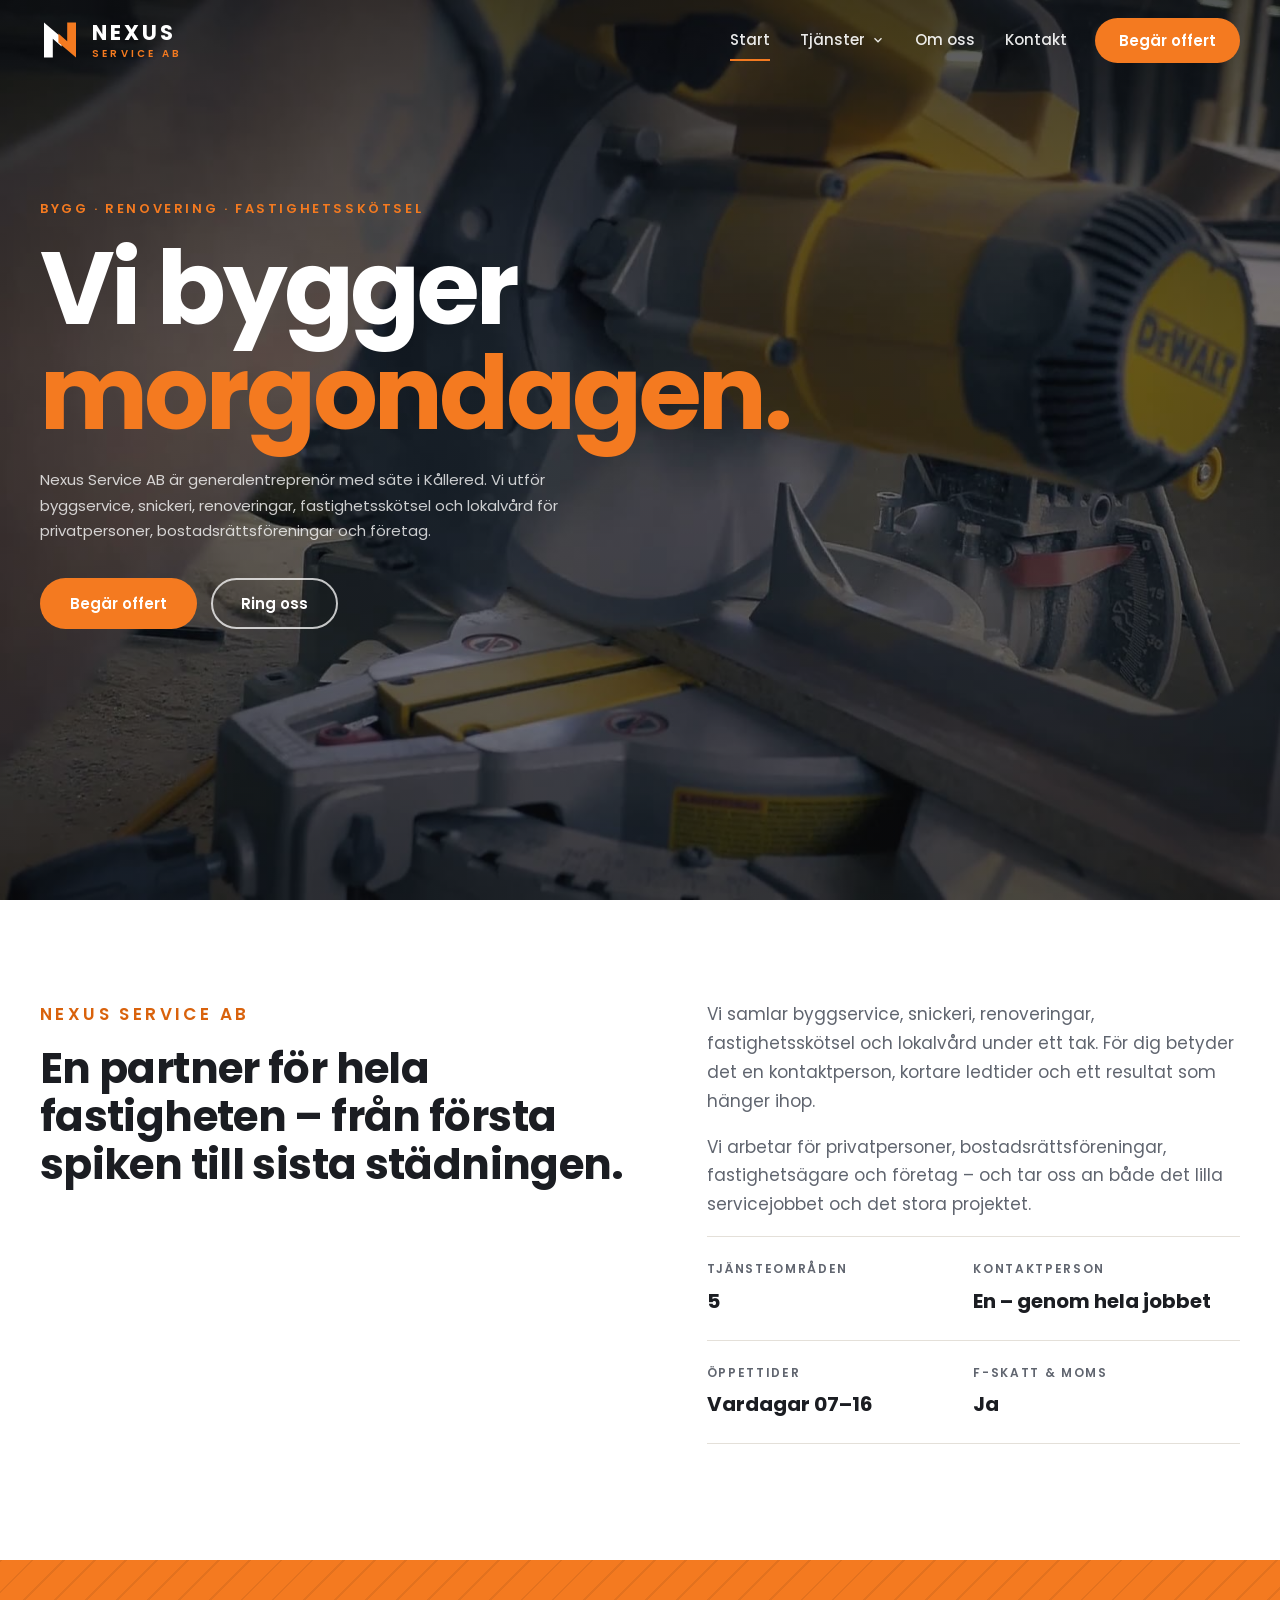
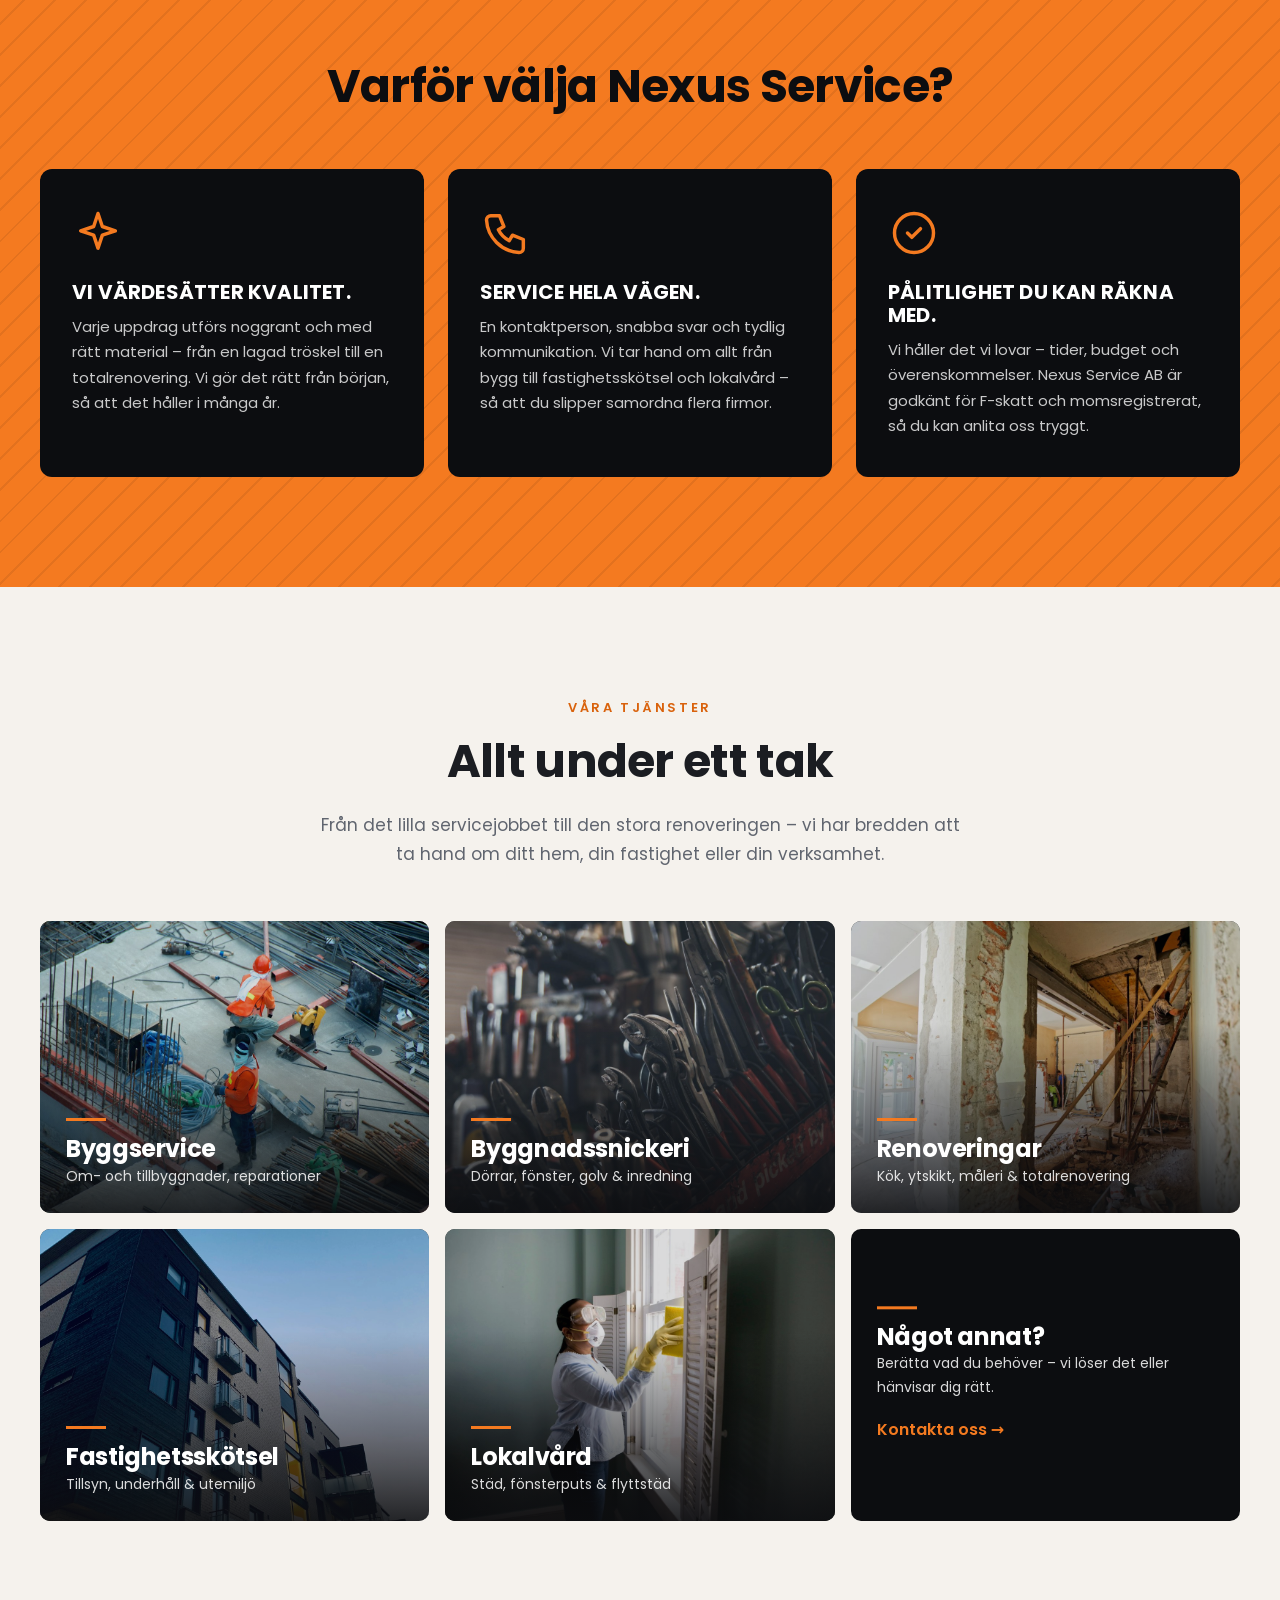
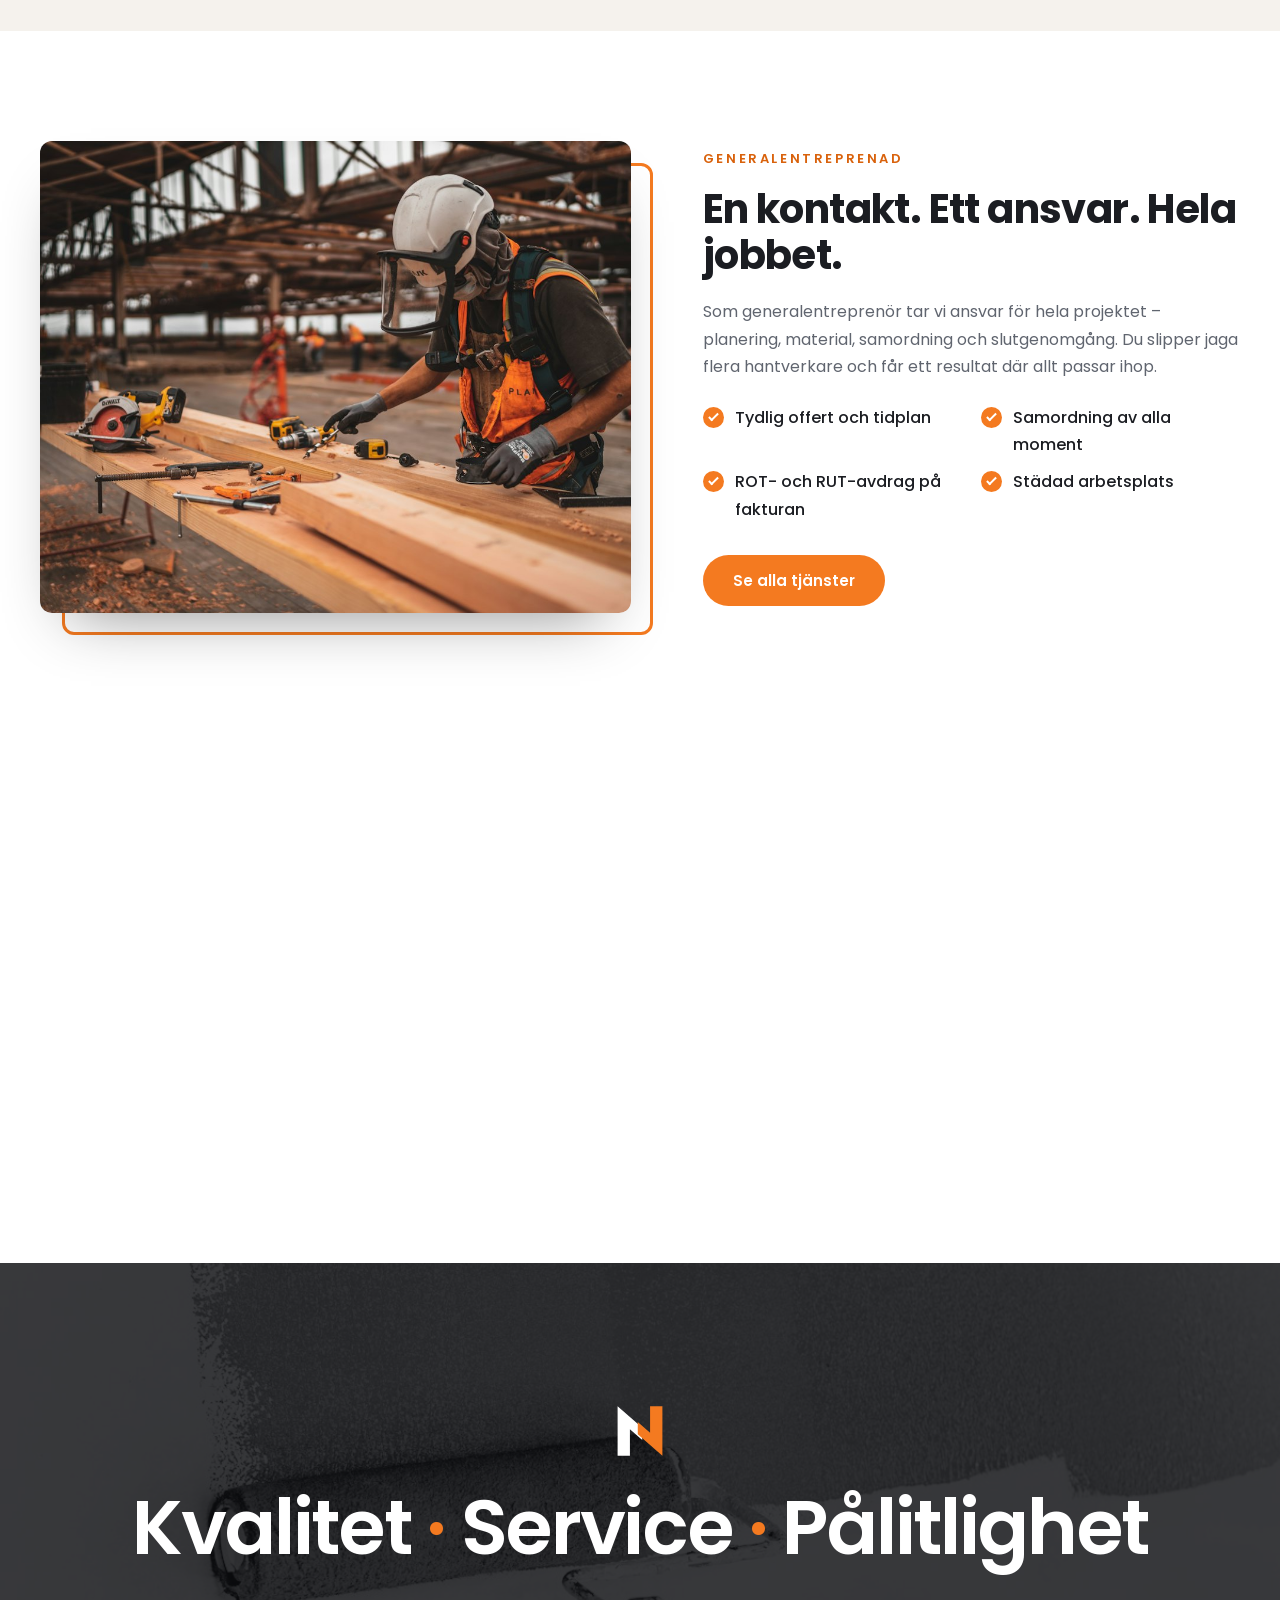
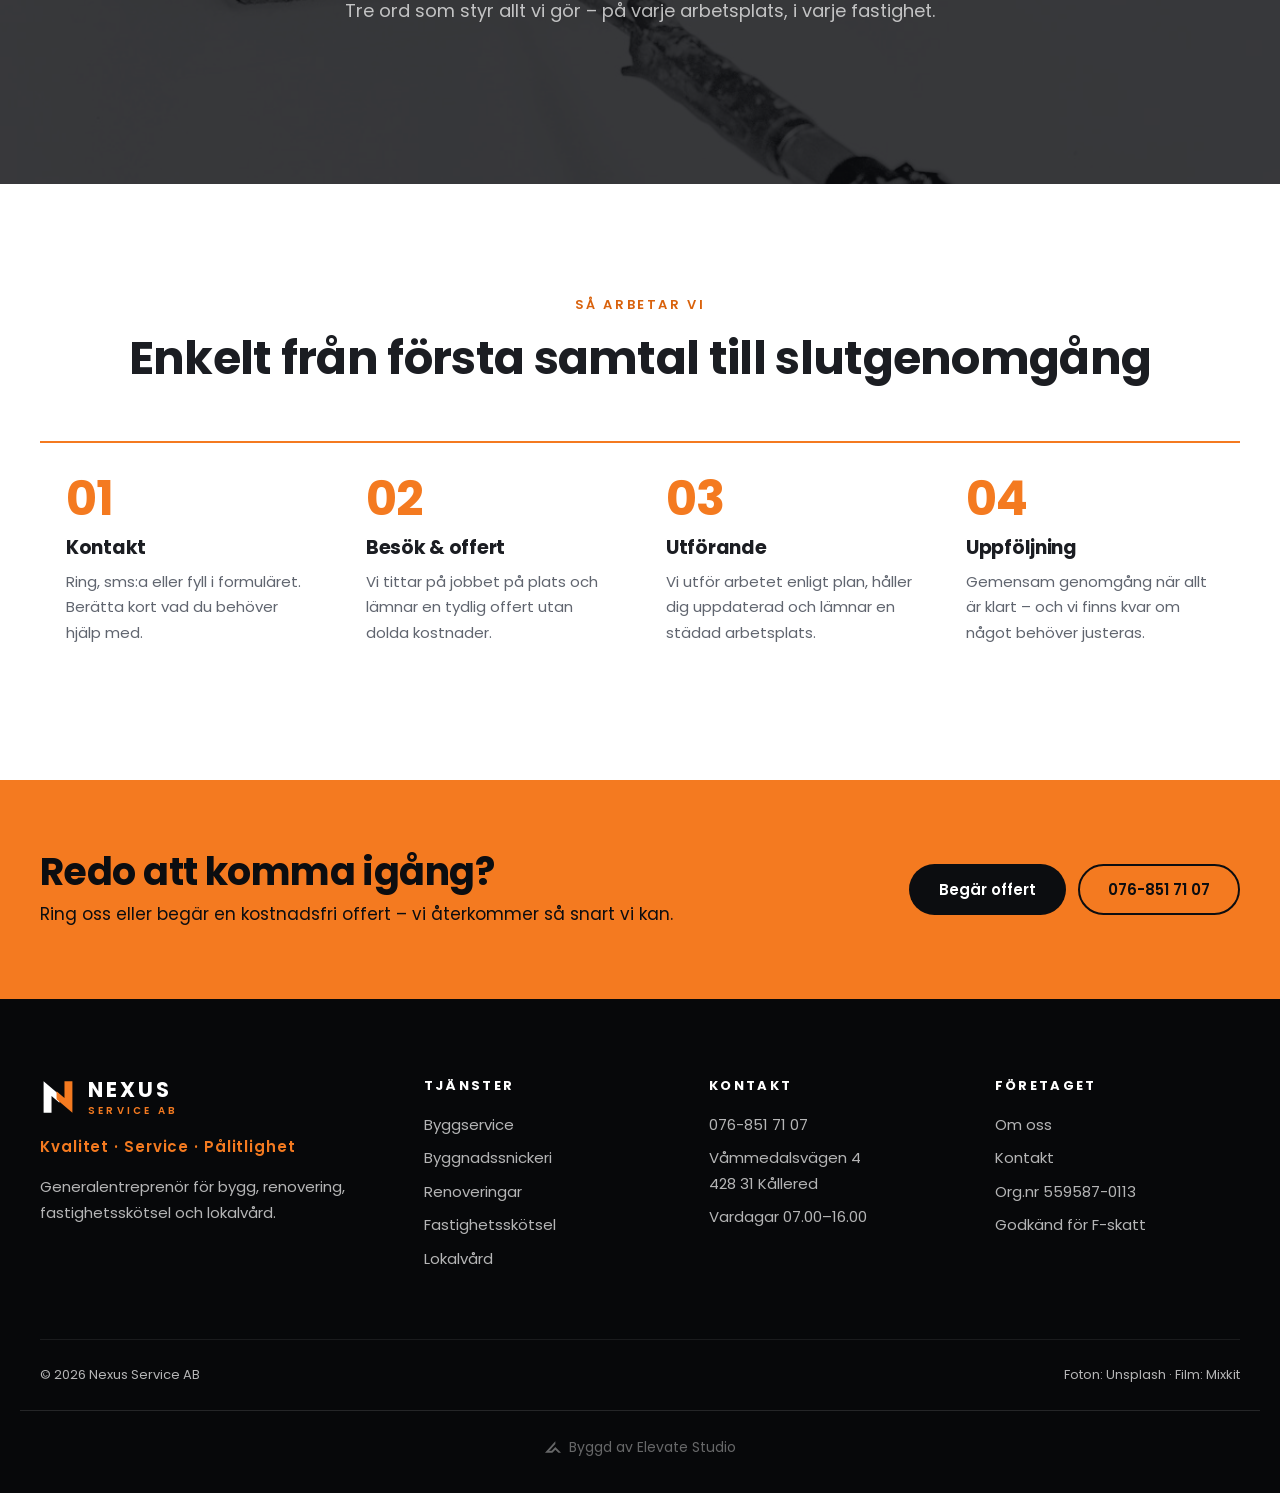
==== commit bd970697: "Lägg till Elevate Studio-credit med logga under footern Co-Authored-By: Claude Fable 5.1 <noreply@an" ====
--- a/index.html
+++ b/index.html
@@ -247,6 +247,9 @@
     <span>© <span data-year>2026</span> Nexus Service AB</span>
     <span>Foton: Unsplash · Film: Mixkit</span>
   </div>
+<!-- elevate-credit -->
+<style>.elevate-credit{max-width:1240px;margin:24px auto 0;padding:20px 16px 0;border-top:1px solid rgba(128,128,128,.25);display:flex;justify-content:center;box-sizing:border-box}.elevate-credit a{display:inline-flex;align-items:center;gap:8px;padding:8px 0;font:inherit;font-size:13px;line-height:1;color:inherit;opacity:.55;text-decoration:none;transition:opacity .2s}.elevate-credit a:hover,.elevate-credit a:focus-visible{opacity:1}.elevate-credit svg{width:16px;height:16px;flex:none;display:block}@media(min-width:1024px){.elevate-credit a{font-size:14px}}</style>
+<div class="elevate-credit"><a href="https://elevatestudio.nu" target="_blank" rel="noopener"><svg viewBox="0 0 1884.3 1353.9" aria-hidden="true"><path d="M0.0 1353.9 L1218.7 0.0 L1218.7 329.1 L479.7 1136.4 L786.7 1132.4 L1215.5 687.4 L1884.3 1349.9 L1590.1 1349.9 L1218.6 994.7 L865.4 1349.9Z" fill="currentColor"/></svg>Byggd av Elevate Studio</a></div>
 </footer>
 
 <script src="assets/js/main.js" defer></script>
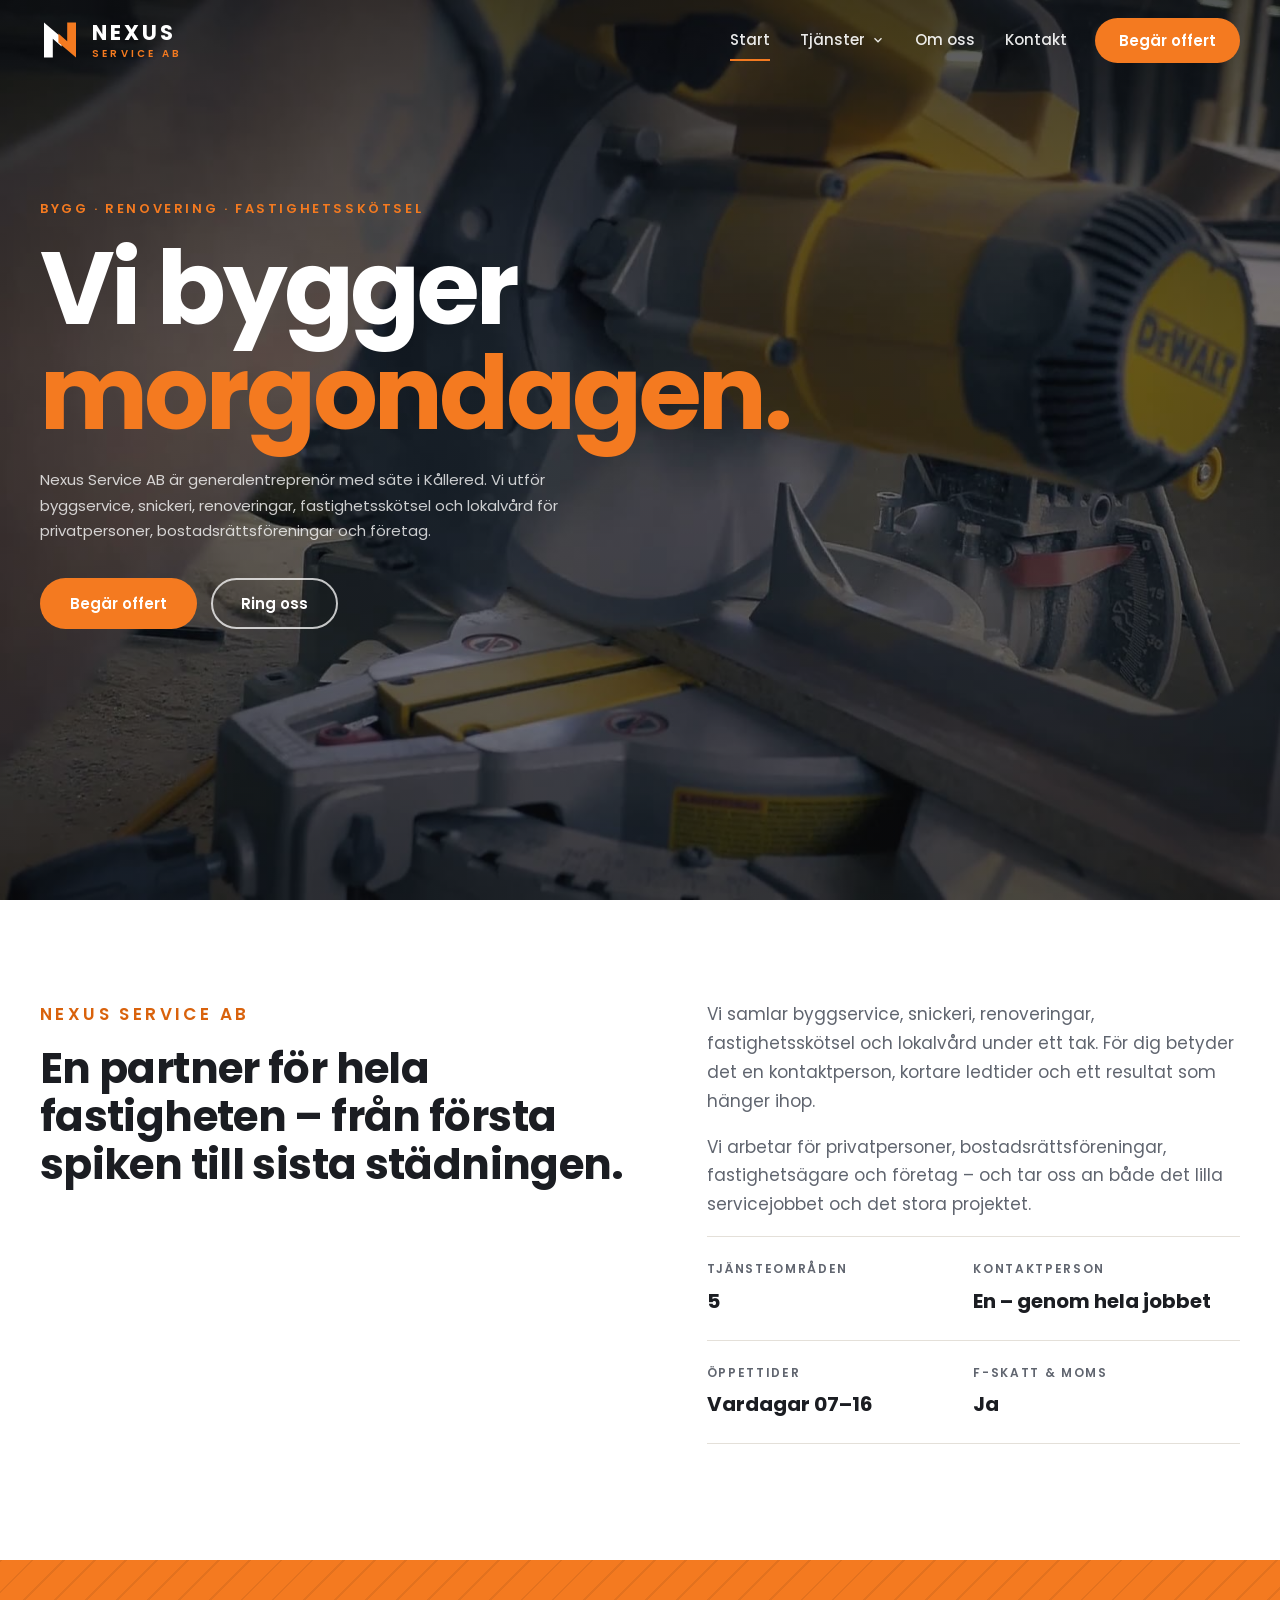
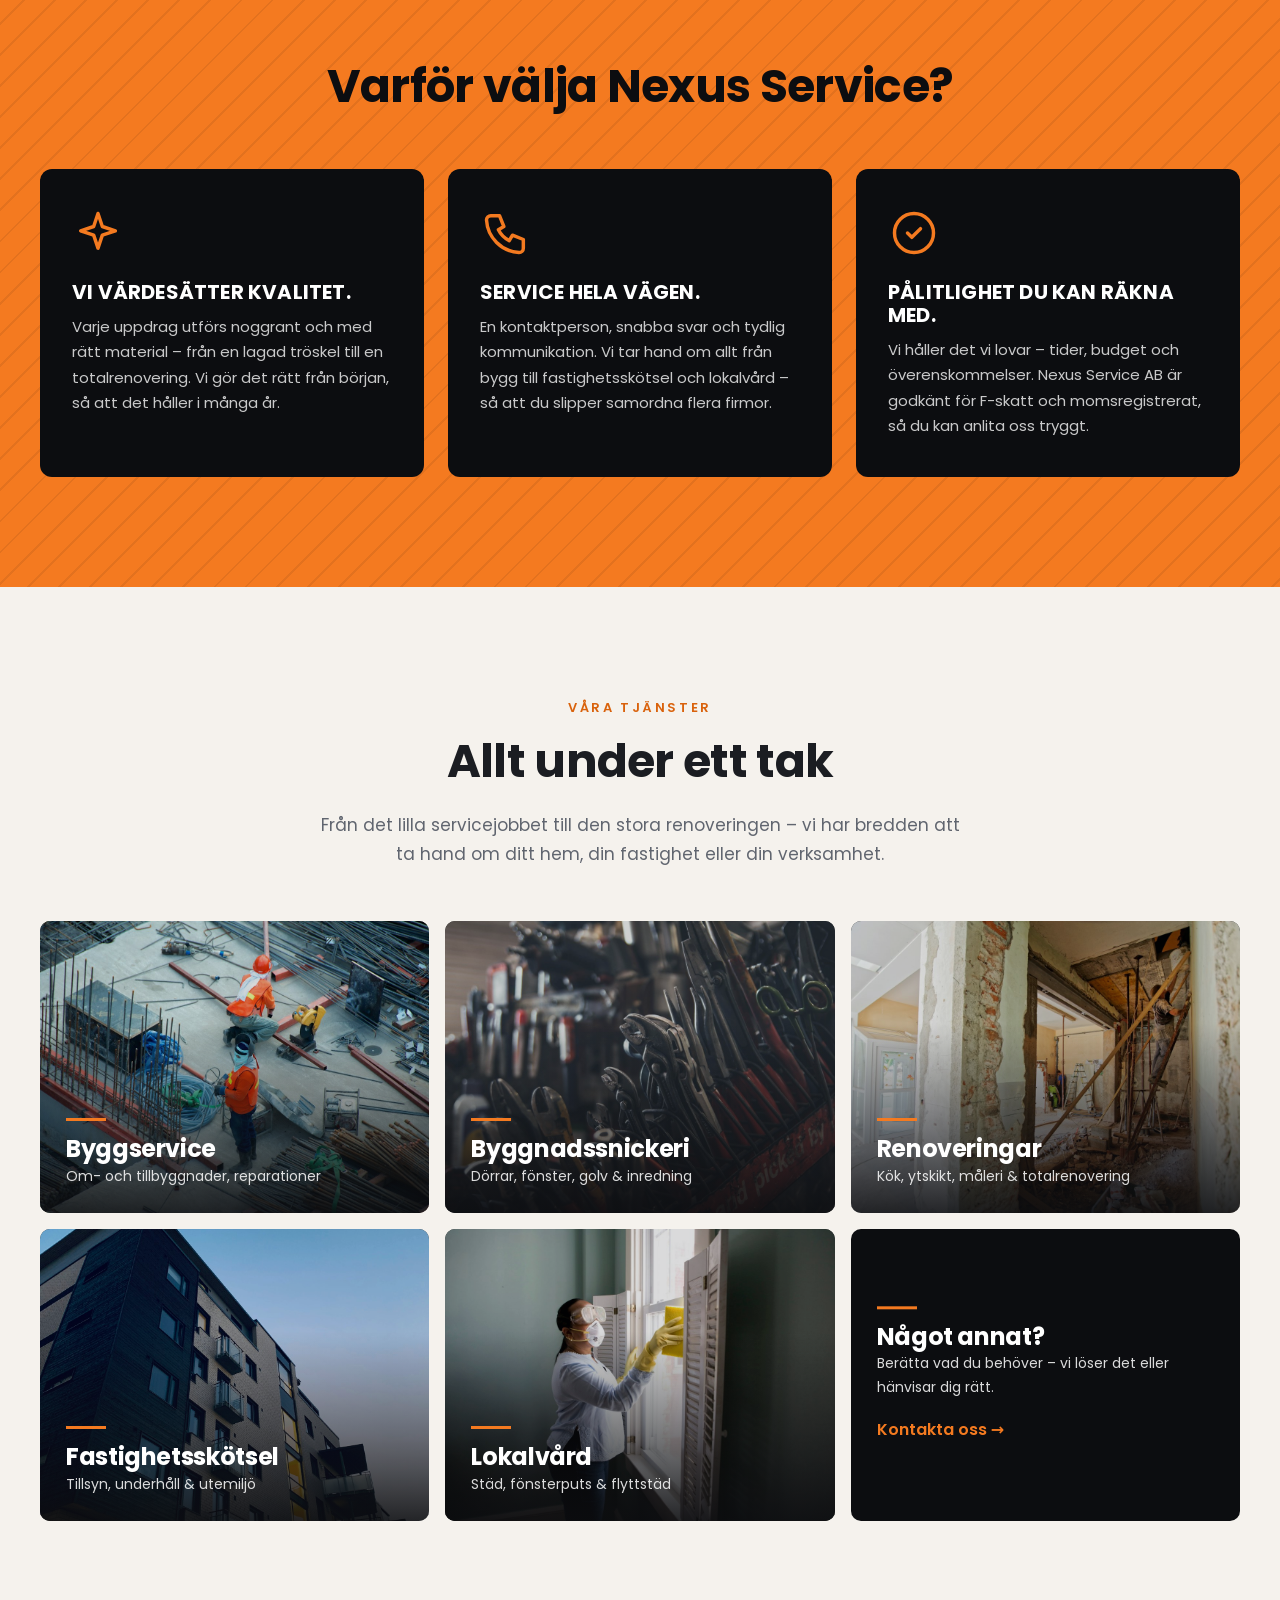
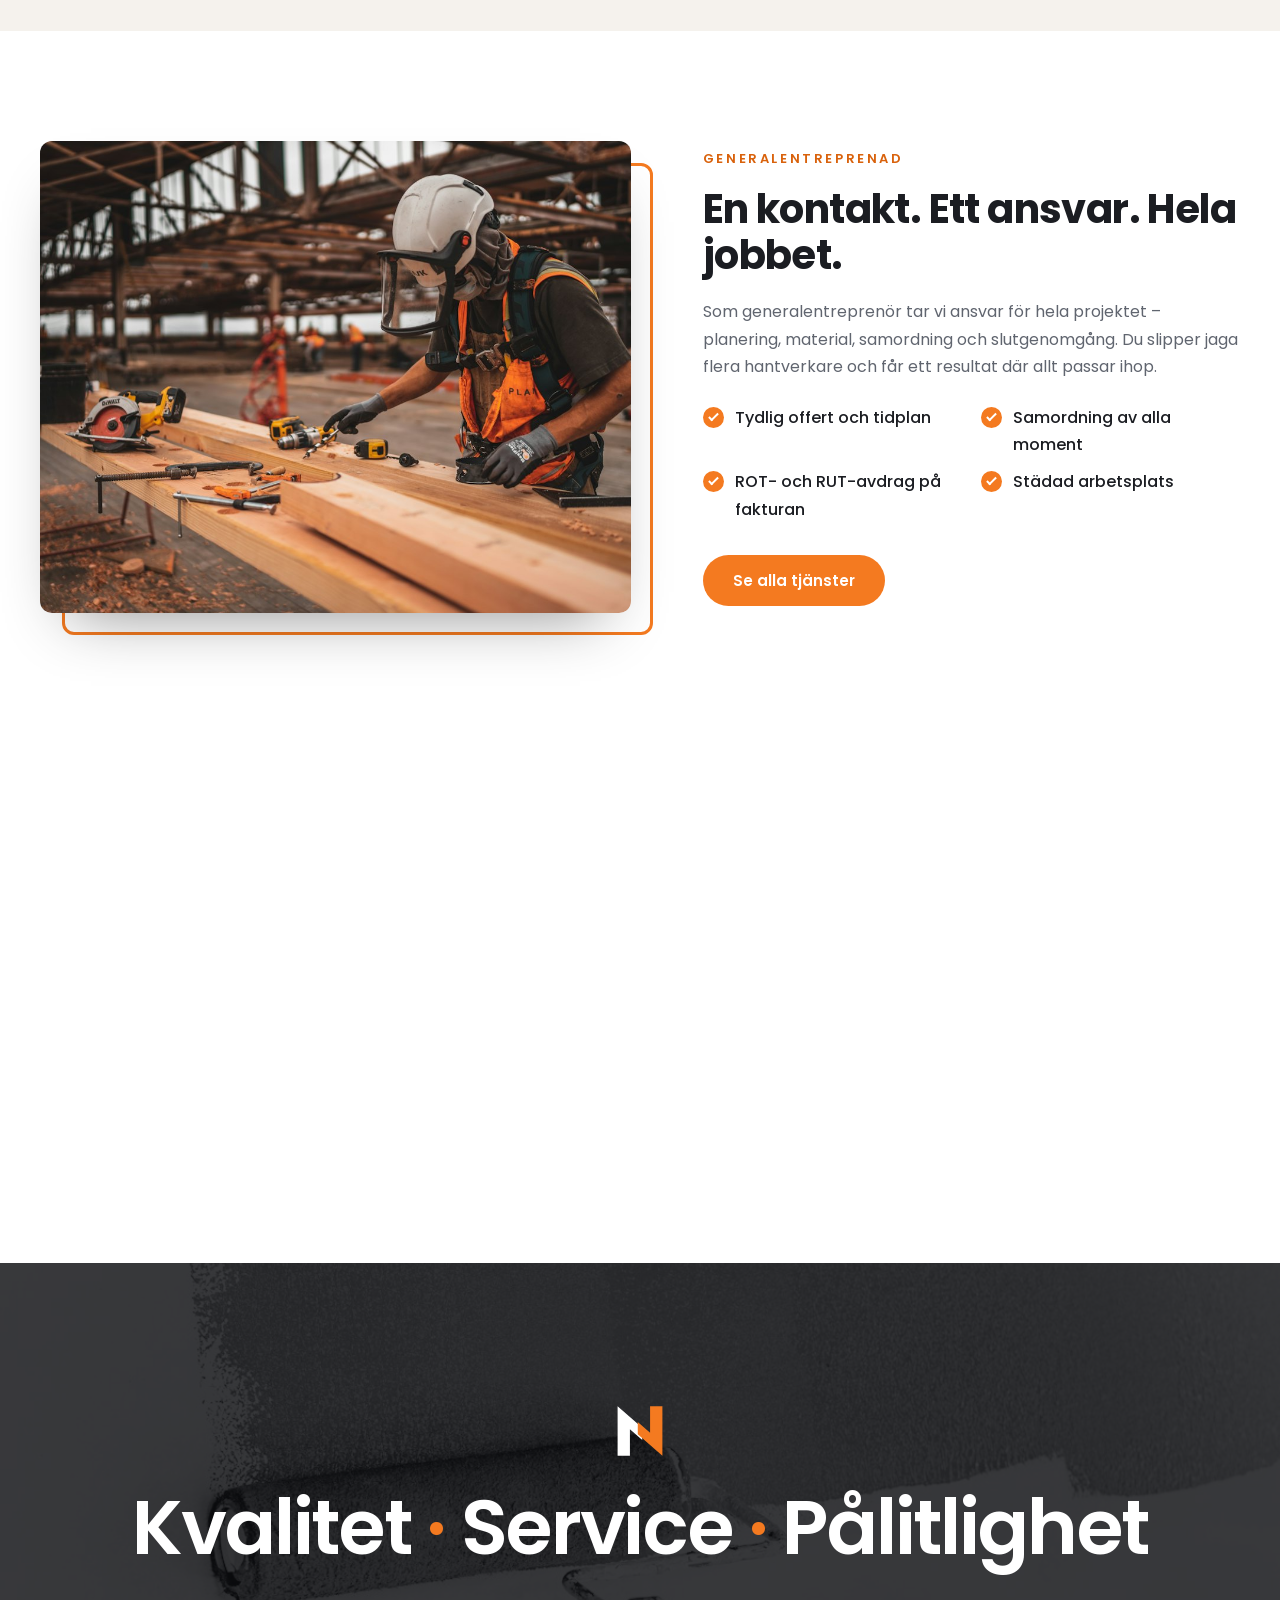
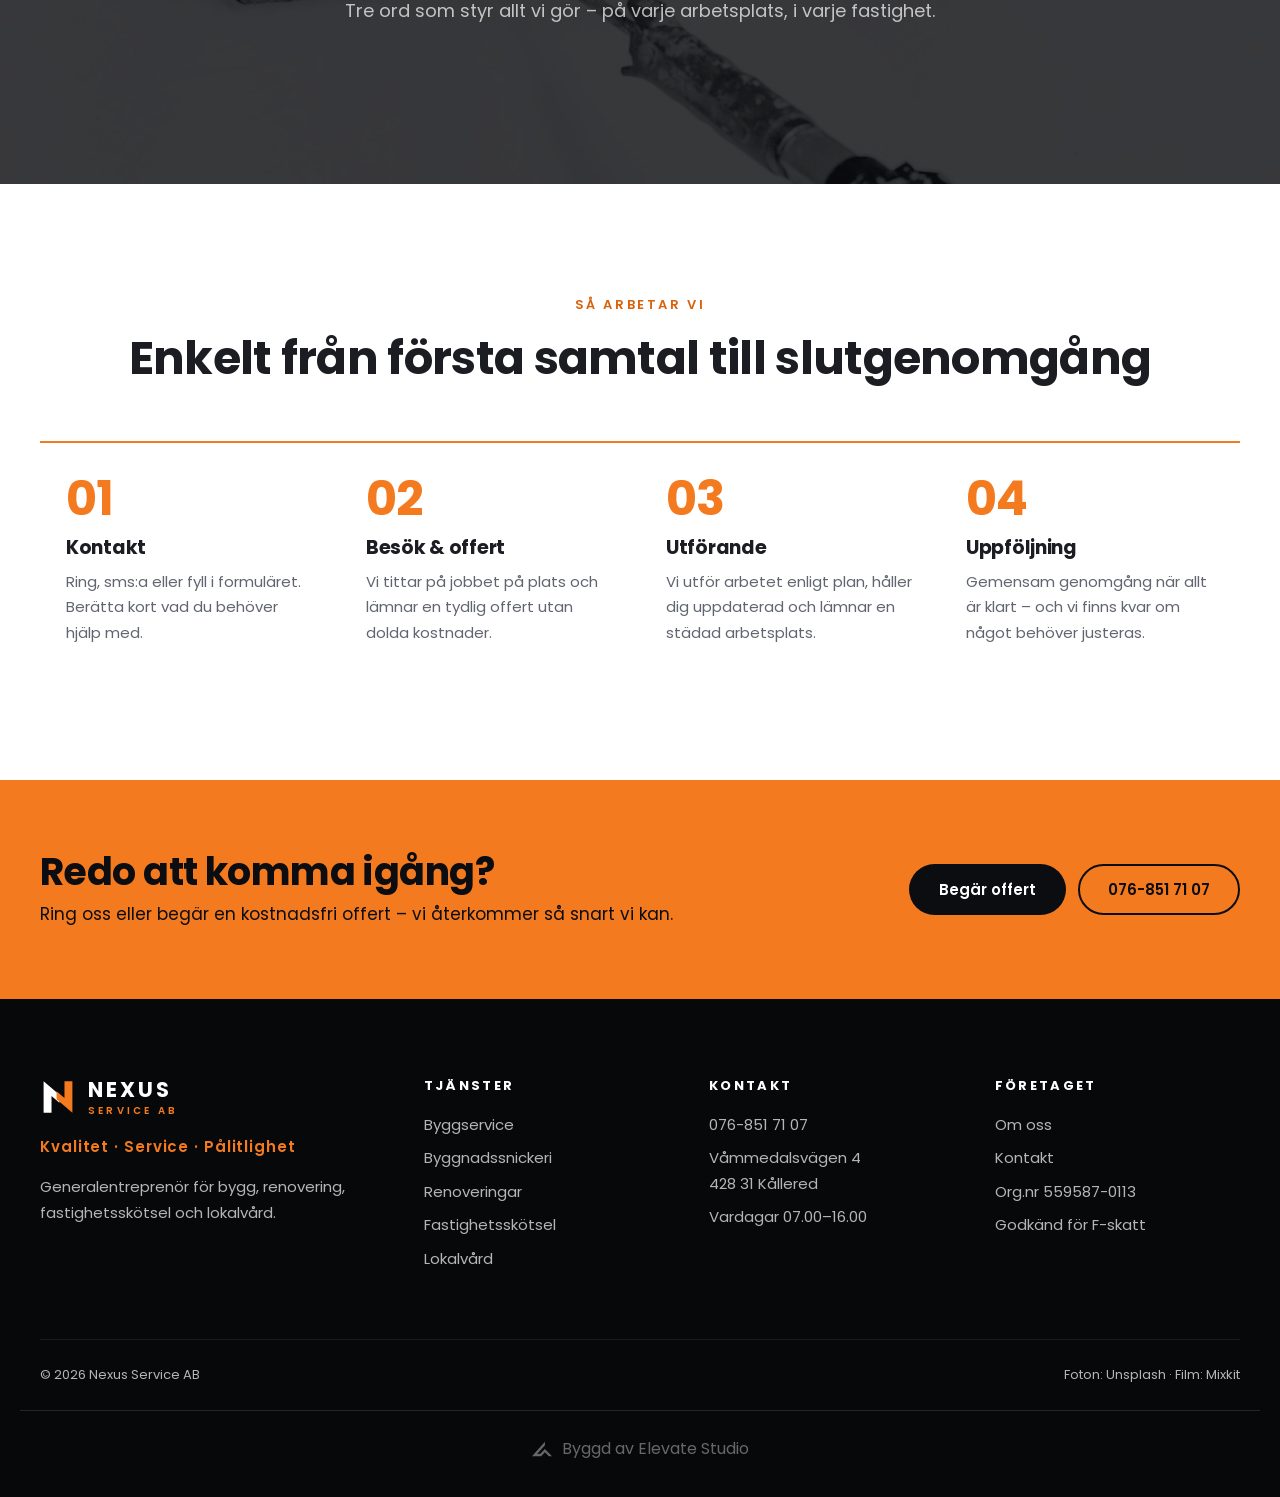
==== commit d5cfbcd5: "Gör Elevate Studio-crediten något större (20 px märke, 15–16 px text) Co-Authored-By: Claude Fable 5" ====
--- a/index.html
+++ b/index.html
@@ -248,7 +248,7 @@
     <span>Foton: Unsplash · Film: Mixkit</span>
   </div>
 <!-- elevate-credit -->
-<style>.elevate-credit{max-width:1240px;margin:24px auto 0;padding:20px 16px 0;border-top:1px solid rgba(128,128,128,.25);display:flex;justify-content:center;box-sizing:border-box}.elevate-credit a{display:inline-flex;align-items:center;gap:8px;padding:8px 0;font:inherit;font-size:13px;line-height:1;color:inherit;opacity:.55;text-decoration:none;transition:opacity .2s}.elevate-credit a:hover,.elevate-credit a:focus-visible{opacity:1}.elevate-credit svg{width:16px;height:16px;flex:none;display:block}@media(min-width:1024px){.elevate-credit a{font-size:14px}}</style>
+<style>.elevate-credit{max-width:1240px;margin:24px auto 0;padding:20px 16px 0;border-top:1px solid rgba(128,128,128,.25);display:flex;justify-content:center;box-sizing:border-box}.elevate-credit a{display:inline-flex;align-items:center;gap:10px;padding:8px 0;font:inherit;font-size:15px;line-height:1;color:inherit;opacity:.55;text-decoration:none;transition:opacity .2s}.elevate-credit a:hover,.elevate-credit a:focus-visible{opacity:1}.elevate-credit svg{width:20px;height:20px;flex:none;display:block}@media(min-width:1024px){.elevate-credit a{font-size:16px}}</style>
 <div class="elevate-credit"><a href="https://elevatestudio.nu" target="_blank" rel="noopener"><svg viewBox="0 0 1884.3 1353.9" aria-hidden="true"><path d="M0.0 1353.9 L1218.7 0.0 L1218.7 329.1 L479.7 1136.4 L786.7 1132.4 L1215.5 687.4 L1884.3 1349.9 L1590.1 1349.9 L1218.6 994.7 L865.4 1349.9Z" fill="currentColor"/></svg>Byggd av Elevate Studio</a></div>
 </footer>
 
